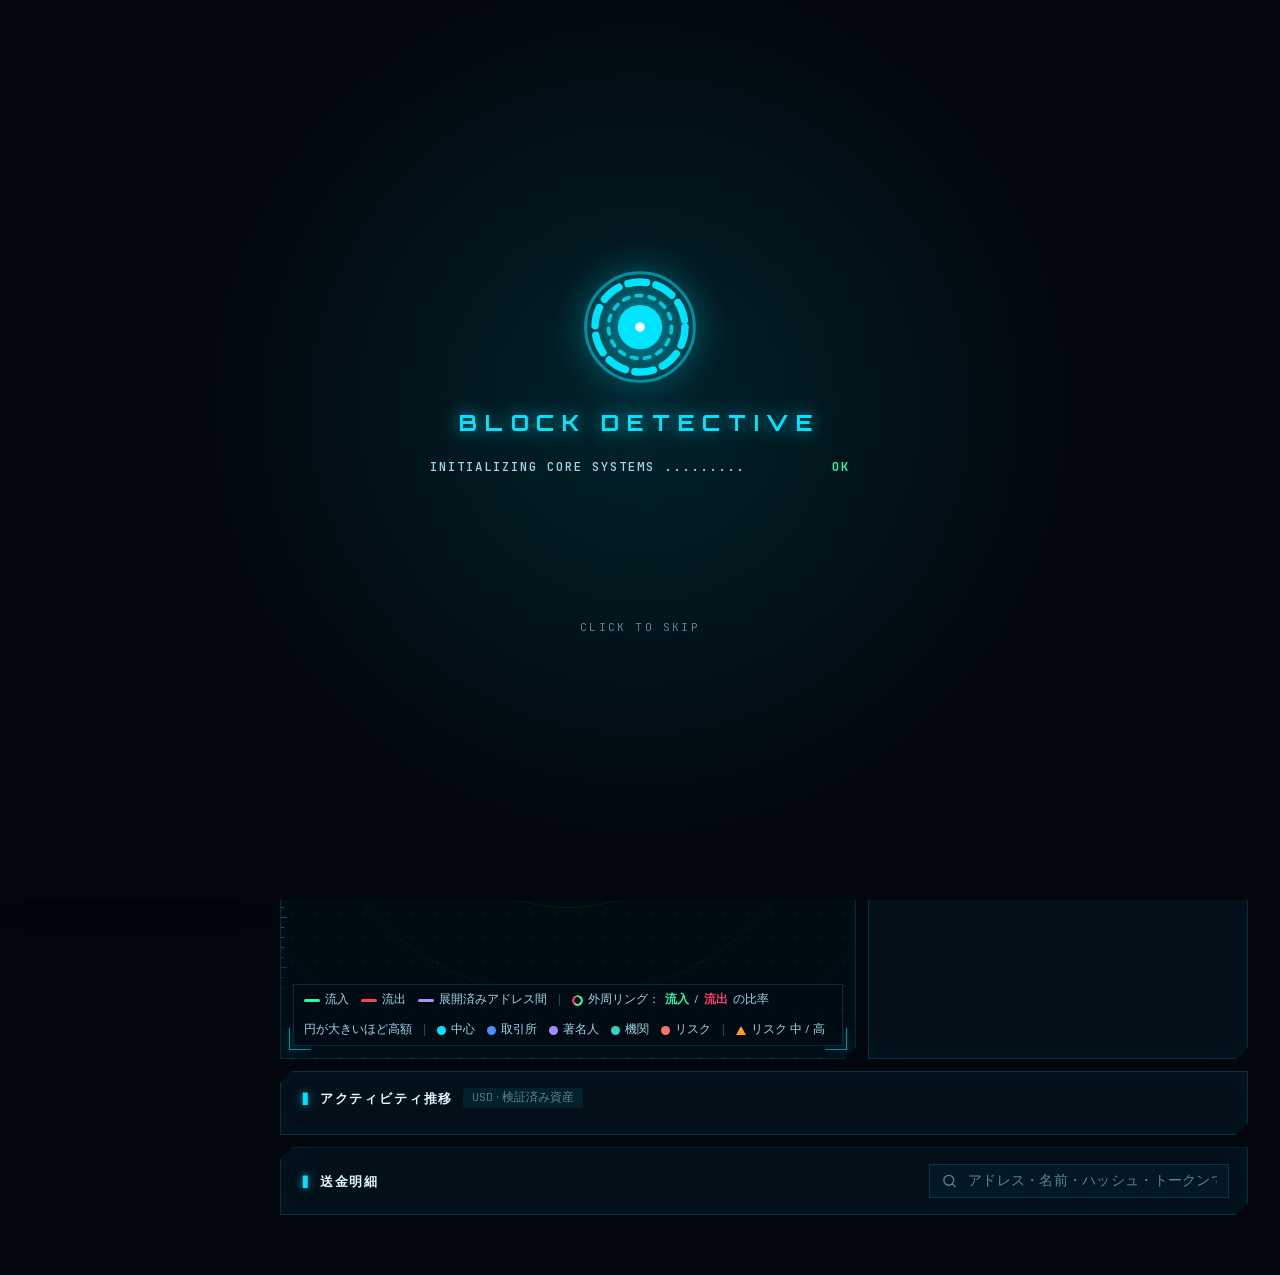
==== static/index.html @ 0f603d53 "v1.5.0: whale net-flow summary on the watch page - /api/watchlist/flow aggregates, for every watched" ====
<!doctype html>
<html lang="zh-CN">
<head>
<meta charset="utf-8">
<meta name="viewport" content="width=device-width, initial-scale=1">
<title>区块侦探</title>
<link rel="stylesheet" href="fonts/fonts.css">
<link rel="preload" href="fonts/Inter-0.woff2" as="font" type="font/woff2" crossorigin>
<link rel="stylesheet" href="style.css?v=13">
<link rel="stylesheet" href="hud.css?v=14">
<link rel="stylesheet" href="nav.css?v=9">
<link rel="stylesheet" href="market.css?v=3">
<link rel="stylesheet" href="smart.css?v=3">
<script src="theme.js?v=1"></script>
<script src="vendor/cytoscape.min.js"></script>
</head>
<body>
<div class="ambient" aria-hidden="true"><i></i><i></i><i></i></div>
<div class="app">
  <!-- ======================= 侧边导航 ======================= -->
  <aside class="nav">
    <div class="nav-edge" aria-hidden="true"></div>
    <div class="brand">
      <svg class="logo reactor" viewBox="0 0 32 32" aria-hidden="true">
        <circle cx="16" cy="16" r="14.5" fill="none" stroke="var(--accent)" stroke-width="1.2" opacity=".5"/>
        <circle class="ring" cx="16" cy="16" r="12" fill="none" stroke="var(--accent)" stroke-width="2.2" stroke-dasharray="5 2.6"/>
        <circle class="ring2" cx="16" cy="16" r="8.4" fill="none" stroke="var(--accent)" stroke-width="1.2" stroke-dasharray="1.5 2" opacity=".8"/>
        <circle class="core" cx="16" cy="16" r="5" fill="var(--accent)"/>
        <circle cx="16" cy="16" r="2.2" fill="#fff" opacity=".9"/>
      </svg>
      <div class="brand-txt">
        <div class="brand-name" data-text="区块侦探">区块侦探</div>
        <div class="brand-sub">BLOCK DETECTIVE <i>v2.0</i></div>
      </div>
      <button id="nav-collapse" class="nav-collapse" type="button" title="收起 / 展开侧栏">
        <svg viewBox="0 0 24 24"><path d="M15 6l-6 6 6 6"/></svg>
      </button>
    </div>

    <div class="nav-section"><span>NAVIGATION</span><i></i></div>
    <nav class="tabs" id="nav">
      <div class="nav-ind" id="nav-ind" aria-hidden="true"><i></i></div>
      <button data-tab="flow" data-name="资金流向" class="active" title="资金流向（快捷键 1）">
        <span class="ni-idx">01</span>
        <span class="ni-ico"><svg viewBox="0 0 24 24"><circle cx="5" cy="12" r="2.5"/><circle cx="19" cy="6" r="2.5"/><circle cx="19" cy="18" r="2.5"/><path d="M7.3 11l9.4-4M7.3 13l9.4 4"/></svg></span>
        <span class="ni-txt"><b>资金流向</b><small>FUND FLOW</small></span>
        <span class="ni-arrow">›</span>
      </button>
      <button data-tab="watch" data-name="巨鲸监控" title="巨鲸监控（快捷键 2）">
        <span class="ni-idx">02</span>
        <span class="ni-ico"><svg viewBox="0 0 24 24"><path d="M2 12s3.5-7 10-7 10 7 10 7-3.5 7-10 7S2 12 2 12z"/><circle cx="12" cy="12" r="3"/></svg></span>
        <span class="ni-txt"><b>巨鲸监控</b><small>WHALE WATCH</small></span>
        <span id="nav-new" class="nav-badge" hidden></span><span class="ni-arrow">›</span>
      </button>
      <button data-tab="market" data-name="市场监控" title="市场监控（快捷键 3）">
        <span class="ni-idx">03</span>
        <span class="ni-ico"><svg viewBox="0 0 24 24"><path d="M3.5 17a8.5 8.5 0 1117 0"/><path d="M12 17l4.2-5.2"/><circle cx="12" cy="17" r="1.4"/><path d="M6.6 11.6l1 .8M12 8.5v1.3M17.4 11.6l-1 .8"/></svg></span>
        <span class="ni-txt"><b>市场监控</b><small>MARKET PULSE</small></span>
        <span class="ni-arrow">›</span>
      </button>
      <button data-tab="smart" data-name="聪明钱" title="聪明钱（快捷键 4）">
        <span class="ni-idx">04</span>
        <span class="ni-ico"><svg viewBox="0 0 24 24"><path d="M3 17l5.5-5.5 4 4L21 7"/><path d="M15 7h6v6"/><path d="M3 21h18"/></svg></span>
        <span class="ni-txt"><b>聪明钱</b><small>SMART MONEY</small></span>
        <span class="ni-arrow">›</span>
      </button>
      <button data-tab="labels" data-name="标签库" title="标签库（快捷键 6）">
        <span class="ni-idx">06</span>
        <span class="ni-ico"><svg viewBox="0 0 24 24"><path d="M20.6 13.4l-7.2 7.2a2 2 0 01-2.8 0L3 13V3h10l7.6 7.6a2 2 0 010 2.8z"/><circle cx="7.5" cy="7.5" r="1.5"/></svg></span>
        <span class="ni-txt"><b>标签库</b><small>ENTITY DB</small></span>
        <span class="ni-arrow">›</span>
      </button>
      <button data-tab="tools" data-name="工具导航" title="工具导航（快捷键 7）">
        <span class="ni-idx">07</span>
        <span class="ni-ico"><svg viewBox="0 0 24 24"><rect x="3" y="3" width="7" height="7" rx="1.5"/><rect x="14" y="3" width="7" height="7" rx="1.5"/><rect x="3" y="14" width="7" height="7" rx="1.5"/><rect x="14" y="14" width="7" height="7" rx="1.5"/></svg></span>
        <span class="ni-txt"><b>工具导航</b><small>EXT INTEL</small></span>
        <span class="ni-arrow">›</span>
      </button>
      <button data-tab="settings" data-name="设置" title="设置（快捷键 8）">
        <span class="ni-idx">08</span>
        <span class="ni-ico"><svg viewBox="0 0 24 24"><circle cx="12" cy="12" r="3"/><path d="M19.4 15a1.7 1.7 0 00.3 1.8l.1.1a2 2 0 11-2.8 2.8l-.1-.1a1.7 1.7 0 00-1.8-.3 1.7 1.7 0 00-1 1.5V21a2 2 0 11-4 0v-.1a1.7 1.7 0 00-1.1-1.5 1.7 1.7 0 00-1.8.3l-.1.1a2 2 0 11-2.8-2.8l.1-.1a1.7 1.7 0 00.3-1.8 1.7 1.7 0 00-1.5-1H3a2 2 0 110-4h.1a1.7 1.7 0 001.5-1.1 1.7 1.7 0 00-.3-1.8l-.1-.1a2 2 0 112.8-2.8l.1.1a1.7 1.7 0 001.8.3H9a1.7 1.7 0 001-1.5V3a2 2 0 114 0v.1a1.7 1.7 0 001 1.5 1.7 1.7 0 001.8-.3l.1-.1a2 2 0 112.8 2.8l-.1.1a1.7 1.7 0 00-.3 1.8V9a1.7 1.7 0 001.5 1H21a2 2 0 110 4h-.1a1.7 1.7 0 00-1.5 1z"/></svg></span>
        <span class="ni-txt"><b>设置</b><small>SYS CONFIG</small></span>
        <span class="ni-arrow">›</span>
      </button>
    </nav>

    <div class="nav-foot">
      <div class="nav-section"><span>SYSTEM STATUS</span><i></i></div>
      <div id="src-status" class="src-status"></div>
      <div class="sys-meta">
        <div><span>API</span><b id="sys-lat">— ms</b></div>
        <div><span>UPTIME</span><b id="sys-up">00:00:00</b></div>
        <svg id="sys-spark" class="spark" viewBox="0 0 100 22" preserveAspectRatio="none" aria-hidden="true"><path class="area"/><path class="line"/><circle r="1.8"/></svg>
      </div>
      <div class="lang-switch" translate="no"><button type="button" data-lang="ja">日本語</button><button type="button" data-lang="zh">中文</button><button type="button" data-lang="en">EN</button></div>
      <div class="accent-switch" title="配色"><button type="button" data-accent="blue" title="蓝色配色"><i></i><span>蓝</span></button><button type="button" data-accent="green" title="绿色配色"><i></i><span>绿</span></button></div>
      <button id="theme-toggle" class="ghost theme-btn" type="button" title="切换浅色/深色">
        <svg viewBox="0 0 24 24"><path d="M21 12.8A9 9 0 1111.2 3a7 7 0 009.8 9.8z"/></svg>
        <span>切换主题</span>
      </button>
    </div>
  </aside>

  <main class="main">
    <div class="hudbar">
      <span class="hb-id">
        <svg class="reactor hb-reactor" viewBox="0 0 32 32" aria-hidden="true">
          <circle class="ring" cx="16" cy="16" r="12" fill="none" stroke="var(--accent)" stroke-width="2.4" stroke-dasharray="5 2.6"/>
          <circle class="core" cx="16" cy="16" r="5.5" fill="var(--accent)"/>
        </svg>
        <span class="sys">SYS://BLOCK-DETECTIVE</span>
      </span>
      <span class="live"><i></i>LINK ONLINE</span>
      <span class="tick" id="ticker"><span>BTC <b>—</b></span><span>ETH <b>—</b></span><span>TRX <b>—</b></span></span>
      <span id="marquee" class="marquee" title="点击查看巨鲸监控"><span id="marquee-track"></span></span>
      <span class="hb-fng" id="hb-fng" title="恐惧与贪婪指数（点击查看市场监控）"><small>F&amp;G</small><b>—</b><i></i></span>
      <span class="hb-gas" id="hb-gas" title="以太坊建议 Gas 价格"><small>ETH GAS</small><b>—</b></span>
      <span id="hud-watch">WATCH 0</span>
      <span class="clock" id="clock">UTC --:--:--</span>
      <i class="hb-beat" id="hb-beat" aria-hidden="true"></i>
    </div>
    <!-- ======================= 资金流向 ======================= -->
    <section id="tab-flow" class="tab active">
      <header class="page-head">
        <div>
          <div class="eyebrow">MODULE 01 // FUND FLOW TRACE</div>
          <h1>资金流向分析</h1>
          <p>输入地址，查看资金从哪里来、流向哪里。双击图中节点可以继续追踪下一层。</p>
        </div>
      </header>

      <form id="query" class="searchbar">
        <select id="q-chain" class="chain-select" aria-label="链"></select>
        <div class="search-input">
          <svg viewBox="0 0 24 24"><circle cx="11" cy="11" r="7"/><path d="M20 20l-3.5-3.5"/></svg>
          <input id="q-addr" list="addr-suggest" placeholder="粘贴地址 · 自动识别 ETH / TRON / BTC，也可从标签库和监控列表选择" autocomplete="off" spellcheck="false">
        </div>
        <datalist id="addr-suggest"></datalist>
        <select id="q-limit" title="每个地址获取的最近转账笔数" aria-label="获取笔数">
          <option value="100">最近 100 笔</option>
          <option value="300" selected>最近 300 笔</option>
          <option value="1000">最近 1000 笔</option>
        </select>
        <button type="submit" class="primary lg">开始分析</button>
      </form>

      <div id="recent" class="recent"></div>

      <div class="filterbar">
        <label class="field"><span>方向</span><select id="f-dir"><option value="">全部</option><option value="in">只看流入</option><option value="out">只看流出</option></select></label>
        <label class="field"><span>代币</span><select id="f-token"><option value="">全部</option></select></label>
        <label class="field"><span>最小金额</span><input id="f-min" type="number" min="0" value="1" class="w-num"><em>USD</em></label>
        <label class="field"><span>起</span><input id="f-from" type="date"></label>
        <label class="field"><span>止</span><input id="f-to" type="date"></label>
        <label class="field"><span>对手方上限</span><input id="f-top" type="number" min="5" max="200" value="30" class="w-sm"></label>
        <label class="switch" title="地址投毒常用假 USDT 等垃圾币，默认隐藏"><input id="f-hide" type="checkbox" checked><i></i>隐藏未验证代币</label>
        <span class="spacer"></span>
        <button id="btn-case-save" type="button" class="ghost" title="把当前调查保存为案件文件">
          <svg viewBox="0 0 24 24"><path d="M5 3h11l3 3v15H5z"/><path d="M8 3v5h7V3M8 21v-7h8v7"/></svg>保存案件</button>
        <label class="btn ghost" title="打开之前保存的案件文件">
          <svg viewBox="0 0 24 24"><path d="M3 7V5h7l2 2h9v12H3z"/></svg>打开案件<input id="case-file" type="file" accept=".json" hidden></label>
        <button id="btn-csv" type="button" class="ghost">
          <svg viewBox="0 0 24 24"><path d="M12 3v12M7 10l5 5 5-5M4 21h16"/></svg>导出 CSV</button>
        <button id="btn-report" type="button" class="ghost" title="导出包含资金图、风险评估和明细的 HTML 调查报告">
          <svg viewBox="0 0 24 24"><path d="M6 2h9l5 5v15H6z"/><path d="M14 2v6h6M9 13h8M9 17h6"/></svg>导出报告</button>
        <button id="btn-reset" type="button" class="ghost">
          <svg viewBox="0 0 24 24"><path d="M3 6h18M8 6V4h8v2M6 6l1 14h10l1-14"/></svg>清空</button>
      </div>

      <div id="flow-msg" class="msg"></div>
      <div id="kpis" class="kpis"></div>

      <div class="flow-layout">
        <div class="graph-wrap">
          <div id="cy"></div>
          <div class="gw-frame" aria-hidden="true">
            <i class="c tl"></i><i class="c tr"></i><i class="c bl"></i><i class="c br"></i>
            <i class="rule top"></i><i class="rule left"></i>
          </div>
          <div id="graph-empty" class="graph-overlay">
            <svg viewBox="0 0 200 200" class="standby" aria-hidden="true">
              <circle class="sb-halo" cx="100" cy="100" r="64"/>
              <circle class="sb-ticks" cx="100" cy="100" r="92"/>
              <circle class="sb-ring" cx="100" cy="100" r="82"/>
              <circle class="sb-arc" cx="100" cy="100" r="72"/>
              <circle class="sb-dash" cx="100" cy="100" r="58"/>
              <path class="sb-cross" d="M100 2v10M100 188v10M2 100h10M188 100h10"/>
              <g class="sb-graph" transform="translate(52 68) scale(.8)">
                <path d="M18 22 L60 40 M18 58 L60 40 M60 40 L102 22 M60 40 L102 40 M60 40 L102 58"/>
                <circle class="in" cx="18" cy="22" r="5"/><circle class="in" cx="18" cy="58" r="5"/>
                <circle class="out" cx="102" cy="22" r="5"/><circle class="out" cx="102" cy="40" r="5"/><circle class="out" cx="102" cy="58" r="5"/>
                <circle class="c" cx="60" cy="40" r="9"/>
              </g>
            </svg>
            <div class="sb-status">STANDBY · AWAITING TARGET</div>
            <h3>从一个地址开始追踪</h3>
            <p>左侧是资金来源 · 右侧是资金去向 · 线越粗金额越大</p>
          </div>
          <div id="graph-loading" class="graph-overlay loading" hidden>
            <svg class="reactor loader-reactor" viewBox="0 0 32 32" aria-hidden="true">
              <circle cx="16" cy="16" r="14.5" fill="none" stroke="var(--accent)" stroke-width=".7" opacity=".5"/>
              <circle class="ring" cx="16" cy="16" r="12" fill="none" stroke="var(--accent)" stroke-width="1.8" stroke-dasharray="5 2.6"/>
              <circle class="ring2" cx="16" cy="16" r="8.4" fill="none" stroke="var(--accent)" stroke-width="1" stroke-dasharray="1.5 2" opacity=".8"/>
              <circle class="core" cx="16" cy="16" r="5" fill="var(--accent)"/><circle cx="16" cy="16" r="2.2" fill="#fff"/>
            </svg>
            <div class="scanbar"><i></i></div>
            <p>SCANNING BLOCKCHAIN · 正在获取链上数据</p>
          </div>
          <div id="reticle" hidden>
            <i class="c tl"></i><i class="c tr"></i><i class="c bl"></i><i class="c br"></i>
            <div class="ring"></div><div class="ring r2"></div>
            <div class="rt-label"></div>
          </div>
          <div id="hud-tip" hidden></div>
          <div id="hud-readout"></div>
          <div class="graph-tools">
            <button type="button" data-zoom="in" title="放大"><svg viewBox="0 0 24 24"><path d="M12 5v14M5 12h14"/></svg></button>
            <button type="button" data-zoom="out" title="缩小"><svg viewBox="0 0 24 24"><path d="M5 12h14"/></svg></button>
            <button type="button" data-zoom="fit" title="适应窗口"><svg viewBox="0 0 24 24"><path d="M4 9V4h5M20 9V4h-5M4 15v5h5M20 15v5h-5"/></svg></button>
            <button id="btn-flow" type="button" title="资金流动动画 开/关"><svg viewBox="0 0 24 24"><path d="M3 8h4M10 8h4M17 8h4M3 16h4M10 16h4M17 16h4"/><path d="M18 5l3 3-3 3"/></svg></button>
            <button id="btn-png" type="button" title="导出资金图为 PNG 图片"><svg viewBox="0 0 24 24"><path d="M4 8h3l2-3h6l2 3h3v11H4z"/><circle cx="12" cy="13" r="3.5"/></svg></button>
            <button id="btn-risk" type="button" title="风险视图：突出中高风险地址"><svg viewBox="0 0 24 24"><path d="M12 2.5l9.5 17H2.5z"/><path d="M12 9.5v4.5M12 16.8v.4"/></svg></button>
            <button id="btn-relayout" type="button" title="力导向重新布局"><svg viewBox="0 0 24 24"><circle cx="6" cy="6" r="2.5"/><circle cx="18" cy="8" r="2.5"/><circle cx="10" cy="18" r="2.5"/><path d="M8.3 7l7.4.6M7 8.3l2.2 7.4M16.6 10l-5 6"/></svg></button>
          </div>
          <div class="legend">
            <span><i class="line" style="background:var(--in)"></i>流入</span>
            <span><i class="line" style="background:var(--out)"></i>流出</span>
            <span><i class="line" style="background:var(--between)"></i>已展开地址之间</span>
            <span class="sep"></span>
            <span><i class="ring-ico"></i>外环：<b class="in">流入</b> / <b class="out">流出</b> 占比</span>
            <span>圈越大资金越多</span>
            <span class="sep"></span>
            <span><i class="dot" style="background:var(--accent)"></i>中心</span>
            <span><i class="dot" style="background:#4f8cff"></i>交易所</span>
            <span><i class="dot" style="background:#a78bfa"></i>名人</span>
            <span><i class="dot" style="background:#2dd4bf"></i>机构</span>
            <span><i class="dot" style="background:#f87171"></i>风险</span>
            <span class="sep"></span>
            <span><i class="warn-ico"></i>风险评分 中 / 高</span>
          </div>
          <div class="graph-hint">单击查看 · 双击展开 · 滚轮缩放 · <kbd>/</kbd> 搜索 · <kbd>F</kbd> 适应窗口 · <kbd>Esc</kbd> 取消选择</div>
        </div>
        <aside id="side" class="inspector">
          <div class="inspector-empty">
            <div class="ie-icon"><svg viewBox="0 0 24 24"><circle cx="11" cy="11" r="7"/><path d="M20 20l-3.5-3.5"/></svg></div>
            <h4>地址详情</h4>
            <p>分析后，在这里查看地址档案、余额、首次活跃时间、最初资金来源和主要对手方。</p>
          </div>
        </aside>
      </div>

      <div class="card">
        <div class="card-head">
          <h3>活动时间线</h3>
          <span class="chip">美元 · 已验证资产</span>
          <span class="spacer"></span>
          <span id="tl-info" class="muted"></span>
        </div>
        <div id="timeline"></div>
      </div>

      <div class="card">
        <div class="card-head"><h3>转账明细</h3><span id="tx-info" class="muted"></span><span class="spacer"></span>
          <div class="search-input sm">
            <svg viewBox="0 0 24 24"><circle cx="11" cy="11" r="7"/><path d="M20 20l-3.5-3.5"/></svg>
            <input id="tx-search" placeholder="筛选地址、名称、哈希、代币…">
          </div>
        </div>
        <div class="table-wrap"><table id="tx-table"></table></div>
      </div>
    </section>

    <!-- ======================= 巨鲸监控 ======================= -->
    <section id="tab-watch" class="tab">
      <header class="page-head">
        <div>
          <div class="eyebrow">MODULE 02 // WHALE SURVEILLANCE</div>
          <h1>巨鲸监控</h1>
          <p>跟踪重点地址的最新资金动向。超过阈值的转账会高亮显示，开启后还会弹出桌面通知。</p>
        </div>
        <div class="head-actions">
          <label class="field"><span>自动刷新</span><select id="w-auto"><option value="0">关闭</option><option value="300">每 5 分钟</option><option value="900">每 15 分钟</option></select></label>
          <button id="w-notify" type="button" class="ghost">
            <svg viewBox="0 0 24 24"><path d="M18 8a6 6 0 10-12 0c0 7-3 9-3 9h18s-3-2-3-9M13.7 21a2 2 0 01-3.4 0"/></svg>桌面通知</button>
          <button id="w-refresh" type="button" class="primary">立即刷新</button>
        </div>
      </header>

      <div class="card alert-card" id="alert-card">
        <div class="card-head"><h3>后台大额提醒</h3><span id="al-state" class="badge">—</span>
          <span class="spacer"></span><span id="al-info" class="muted"></span></div>
        <p class="muted al-desc">由本地服务在后台定时检查监控列表，发现超过阈值的新转账就推送 macOS 系统通知。网页不用开着，只要区块侦探服务在运行即可。</p>
        <div class="form-row">
          <label class="switch"><input id="al-on" type="checkbox"><i></i>开启后台提醒</label>
          <label class="field"><span>检查间隔</span><select id="al-int"><option value="5">每 5 分钟</option><option value="15">每 15 分钟</option><option value="30">每 30 分钟</option><option value="60">每 60 分钟</option></select></label>
          <label class="switch"><input id="al-sound" type="checkbox" checked><i></i>提示音</label>
          <span class="spacer"></span>
          <button id="al-test" type="button" class="ghost small">发送测试通知</button>
          <button id="al-run" type="button" class="ghost small">立即检查一次</button>
        </div>
        <div class="form-row al-smart">
          <label class="switch"><input id="al-smart" type="checkbox" checked><i></i>聪明钱买入提醒</label>
          <label class="field"><span>最低金额</span><input id="al-smart-min" type="number" min="0" step="100" value="1000" class="w-md"><em>USD</em></label>
          <label class="switch"><input id="al-smart-first" type="checkbox"><i></i>只提醒首次买入的代币</label>
          <span id="al-smart-info" class="muted"></span>
        </div>
        <div id="al-hist" class="al-hist"></div>
      </div>

      <form id="watch-form" class="card form-card">
        <div class="form-title">添加监控地址</div>
        <div class="form-row">
          <select id="w-chain"></select>
          <input id="w-addr" placeholder="地址" spellcheck="false" class="mono-input grow-2">
          <input id="w-label" placeholder="名称，如：某巨鲸 / 某交易所" class="grow">
          <label class="field"><span>大额阈值</span><input id="w-th" type="number" min="0" value="1000000" class="w-md"><em>USD</em></label>
          <select id="w-dir" title="只对哪个方向的转账提醒"><option value="all">流入 + 流出</option><option value="in">只看流入</option><option value="out">只看流出</option></select>
          <input id="w-tokens" placeholder="只看这些代币，如 USDT, ETH（可选）" class="grow">
          <input id="w-note" placeholder="备注（可选）" class="grow">
          <button class="primary">加入监控</button>
        </div>
      </form>

      <div class="card">
        <div class="card-head"><h3>巨鲸净流向</h3><span id="fl-info" class="muted"></span><span class="spacer"></span><button id="fl-refresh" type="button" class="small ghost">刷新</button></div>
        <p class="muted">监控列表里所有地址最近 24 小时 / 7 天的美元流入减流出（只算已验证、能定价的转账；按当前价格）。巨鲸持续净流出交易所地址、或大量流入冷钱包，往往比单笔大额更说明问题。</p>
        <div id="fl-kpis" class="kpis"></div>
        <div class="table-wrap"><table id="fl-table"></table></div>
      </div>

      <div class="card">
        <div class="card-head"><h3>监控列表</h3><span id="watch-count" class="chip"></span>
          <span class="spacer"></span><span id="w-progress-text" class="muted"></span></div>
        <div id="w-progress" class="progress" hidden><i></i></div>
        <div class="table-wrap"><table id="watch-table"></table></div>
      </div>

      <div class="card">
        <div class="card-head"><h3>最新动态</h3><span id="feed-info" class="muted"></span>
          <span class="spacer"></span>
          <label class="field"><span>链</span><select id="feed-chain"><option value="">全部</option></select></label>
          <label class="switch"><input id="feed-big" type="checkbox"><i></i>只看大额</label>
        </div>
        <div class="table-wrap tall"><table id="feed-table"></table></div>
      </div>
    </section>

    <!-- ======================= 市场监控 ======================= -->
    <section id="tab-market" class="tab">
      <header class="page-head">
        <div>
          <div class="eyebrow">MODULE 03 // MARKET PULSE</div>
          <h1>市场监控</h1>
          <p>恐惧与贪婪指数、全市场资金、合约情绪和稳定币流动性，一页看清市场温度。数据约每 5 分钟更新。</p>
        </div>
        <div class="head-actions">
          <span id="mk-upd" class="muted"></span>
          <button id="mk-refresh" type="button" class="primary">刷新</button>
        </div>
      </header>
      <div id="mk-msg" class="msg"></div>

      <div class="mk-top">
        <div class="card mk-fng">
          <div class="card-head"><h3>恐惧与贪婪指数</h3><span class="spacer"></span><span class="muted">alternative.me</span></div>
          <div id="mk-gauge" class="mk-gauge"></div>
          <div id="mk-cmp" class="mk-cmp"></div>
        </div>
        <div class="card mk-read">
          <div class="card-head"><h3>市场解读</h3><span class="spacer"></span><span class="muted">自动生成</span></div>
          <ul id="mk-read" class="mk-list"></ul>
          <p class="muted mk-disc">根据公开数据自动生成的客观描述，仅供参考，不构成投资建议。</p>
        </div>
      </div>

      <div id="mk-kpis" class="kpis mk-kpis"></div>

      <div class="mk-mid">
        <div class="card">
          <div class="card-head"><h3>情绪走势</h3><span class="spacer"></span>
            <div class="seg" id="mk-range"><button type="button" data-d="30" class="on">30 天</button><button type="button" data-d="90">90 天</button></div></div>
          <div id="mk-chart" class="mk-chart"></div>
        </div>
        <div class="card">
          <div class="card-head"><h3>合约情绪</h3><span class="spacer"></span><span class="muted">Binance USDT 永续合约</span></div>
          <div id="mk-deriv" class="mk-deriv"></div>
        </div>
      </div>

      <div class="card">
        <div class="card-head"><h3>主流币行情</h3><span class="spacer"></span><span class="muted">CoinGecko · 市值前 15</span></div>
        <div class="table-wrap"><table id="mk-coins" class="mk-coins"></table></div>
      </div>
    </section>

    <!-- ======================= 聪明钱 ======================= -->
    <section id="tab-smart" class="tab">
      <header class="page-head">
        <div>
          <div class="eyebrow">MODULE 04 // SMART MONEY</div>
          <h1>聪明钱分析</h1>
          <p>分析一个钱包在链上 DEX 买过什么、赚了多少、胜率多高，找出真正会赚钱的地址，并打上“聪明钱”标签持续跟踪。</p>
        </div>
      </header>
      <form id="sm-form" class="searchbar">
        <select id="sm-chain" class="chain-select" aria-label="链"></select>
        <div class="search-input">
          <svg viewBox="0 0 24 24"><path d="M3 17l5.5-5.5 4 4L21 7"/><path d="M15 7h6v6"/></svg>
          <input id="sm-addr" list="addr-suggest" placeholder="粘贴钱包地址（EVM 链）" autocomplete="off" spellcheck="false">
        </div>
        <button type="submit" class="primary lg">分析交易表现</button>
      </form>
      <div id="sm-msg" class="msg"></div>
      <div id="sm-result"></div>
      <div class="card sm-import">
        <div class="card-head"><h3>批量导入钱包</h3><span class="spacer"></span><span class="muted">从排行榜复制一整段内容粘贴进来，自动提取地址批量评分</span></div>
        <p class="muted im-tip">可以直接粘贴 DexScreener「Top Traders」、GMGN、Nansen、Arkham、Dune 等页面或表格里复制的内容，文字、链接混在一起也没关系；会自动提取所有 0x 地址（一次最多 60 个，已标记的交易所 / 合约会跳过），按上方选择的链分析。B 级以上、非机器人的钱包自动进入排行榜，机器人会跟踪记录它们的研究数据。</p>
        <textarea id="im-text" rows="4" spellcheck="false" placeholder="粘贴包含钱包地址的内容…"></textarea>
        <div class="actions"><span id="im-count" class="muted"></span><span class="spacer"></span><button id="im-run" type="button" class="primary">批量评分</button></div>
        <div id="im-status"></div>
        <div class="table-wrap"><table id="im-table"></table></div>
      </div>
      <div class="card sm-disc">
        <div class="card-head"><h3>从代币发现聪明钱</h3><span class="spacer"></span><span class="muted">输入代币合约，自动找出它的买家并批量评分</span></div>
        <form id="sd-form" class="form-row">
          <input id="sd-token" class="mono-input grow-2" placeholder="代币合约地址（0x…，链与上方选择的一致）" spellcheck="false" autocomplete="off">
          <label class="field"><span>找谁</span><select id="sd-mode"><option value="early">最早的买家</option><option value="recent">最近活跃的买家</option></select></label>
          <label class="field"><span>数量</span><select id="sd-n"><option value="10">10 个</option><option value="20" selected>20 个</option><option value="30">30 个</option></select></label>
          <label class="switch"><input id="sd-nobot" type="checkbox" checked><i></i>隐藏疑似机器人</label>
          <button class="primary">开始发现</button>
        </form>
        <div id="sd-status"></div>
        <div class="table-wrap"><table id="sd-table"></table></div>
      </div>
      <div class="card">
        <div class="card-head"><h3>聪明钱排行榜</h3><span id="sm-count" class="chip"></span><span class="spacer"></span><span class="muted">分析过的钱包按综合评分排序</span></div>
        <div class="table-wrap"><table id="sm-board"></table></div>
      </div>
    </section>


    <!-- ======================= 标签库 ======================= -->
    <section id="tab-labels" class="tab">
      <header class="page-head">
        <div>
          <div class="eyebrow">MODULE 03 // ENTITY DATABASE</div>
          <h1>标签库</h1>
          <p>给地址起名字并分类，资金图和明细表中会直接显示名称。EVM 各链共用一套标签，因为同一私钥在各 EVM 链上的地址相同。</p>
        </div>
        <div class="head-actions">
          <button id="l-export" type="button" class="ghost">
            <svg viewBox="0 0 24 24"><path d="M12 3v12M7 10l5 5 5-5M4 21h16"/></svg>导出 JSON</button>
          <label class="btn ghost">
            <svg viewBox="0 0 24 24"><path d="M12 21V9M7 14l5-5 5 5M4 3h16"/></svg>导入 JSON<input id="l-import" type="file" accept=".json" hidden></label>
        </div>
      </header>

      <form id="label-form" class="card form-card">
        <div class="form-title">新增 / 修改标签</div>
        <div class="form-row">
          <select id="l-chain"></select>
          <input id="l-addr" placeholder="地址" spellcheck="false" class="mono-input grow-2">
          <input id="l-label" placeholder="名称" class="grow">
          <select id="l-cat">
            <option value="交易所">交易所</option><option value="巨鲸">巨鲸</option><option value="名人">名人</option><option value="机构">机构</option><option value="做市商">做市商</option><option value="黑客">黑客</option><option value="合约">合约</option><option value="混币器">混币器</option><option value="风险">风险</option><option value="嫌疑人">嫌疑人</option><option value="聪明钱">聪明钱</option><option value="其他">其他</option>
          </select>
          <input id="l-note" placeholder="备注 / 来源" class="grow">
          <button class="primary">保存标签</button>
        </div>
      </form>

      <div class="card">
        <div class="card-head">
          <h3>全部标签</h3><span id="label-count" class="chip"></span>
          <span class="spacer"></span>
          <div class="search-input sm">
            <svg viewBox="0 0 24 24"><circle cx="11" cy="11" r="7"/><path d="M20 20l-3.5-3.5"/></svg>
            <input id="l-search" placeholder="搜索名称、地址、分类…">
          </div>
        </div>
        <p class="muted note">预置标签来自公开资料，标“待核实”的请在 Etherscan 或 Arkham 上自行确认。</p>
        <div class="table-wrap tall"><table id="label-table"></table></div>
      </div>
    </section>

    <!-- ======================= 工具导航 ======================= -->
    <section id="tab-tools" class="tab">
      <header class="page-head">
        <div>
          <div class="eyebrow">MODULE 04 // EXTERNAL INTEL</div>
          <h1>工具导航</h1>
          <p>免费在线工具（闭源）。把地址粘贴到第三方网站，等于让该平台知道你在查谁，敏感调查请优先用本地工具。</p>
        </div>
      </header>
      <div id="tools-grid" class="tools-grid"></div>
    </section>

    <!-- ======================= 设置 ======================= -->
    <section id="tab-settings" class="tab">
      <header class="page-head">
        <div>
          <div class="eyebrow">MODULE 05 // SYSTEM CONFIG</div>
          <h1>设置</h1>
          <p>API Key 只保存在本机的 data/config.json 里。</p>
        </div>
      </header>
      <div class="settings-grid">
        <form id="cfg-form" class="card stack">
          <label class="setting">
            <div class="setting-head"><b>Etherscan API Key</b><span id="cfg-eth" class="badge"></span></div>
            <input id="cfg-eth-key" type="password" placeholder="留空则不修改" autocomplete="off">
            <small class="muted">用于 EVM 链。免费 Key 可查 Ethereum、Polygon、Arbitrum；BSC、Base 需要付费套餐（Optimism 改用下面的 Blockscout）。注册地址：<a href="https://etherscan.io/apis" target="_blank" rel="noopener">etherscan.io/apis</a></small>
          </label>
          <label class="setting">
            <div class="setting-head"><b>TronGrid API Key</b><span class="chip">可选</span><span id="cfg-tron" class="badge"></span></div>
            <input id="cfg-tron-key" type="password" placeholder="留空则不修改" autocomplete="off">
            <small class="muted">不填也能用，但每秒只能请求 1 次，查询较慢。注册地址：<a href="https://www.trongrid.io" target="_blank" rel="noopener">trongrid.io</a></small>
          </label>
          <label class="setting">
            <div class="setting-head"><b>Blockscout API Key</b><span class="chip">可选</span><span id="cfg-bs" class="badge"></span></div>
            <input id="cfg-bs-key" type="password" placeholder="留空则不修改" autocomplete="off">
            <small class="muted">用于 Optimism（免费 Etherscan Key 不支持这条链）。不填每小时只能查约 10 次，基本不够用。免费注册：<a href="https://dev.blockscout.com" target="_blank" rel="noopener">dev.blockscout.com</a></small>
          </label>
          <label class="setting">
            <div class="setting-head"><b>通知 Webhook</b><span class="chip">可选</span><span id="cfg-wh" class="badge"></span></div>
            <input id="cfg-wh-url" type="password" placeholder="留空则不修改" autocomplete="off">
            <small class="muted">巨鲸大额、聪明钱买入等提醒除了 macOS 通知，也会推送到这个地址（Windows / Linux 上就靠它）。支持 Telegram（<code translate="no">https://api.telegram.org/bot&lt;token&gt;/sendMessage?chat_id=&lt;id&gt;</code>）、Discord 和 Slack 的 Webhook 地址，其他地址收到 JSON <code translate="no">{title, text}</code>。地址里含密钥，和 API Key 一样保存。</small>
            <div class="actions"><button type="button" class="small" id="wh-test">发送测试通知</button><button type="button" class="small ghost" id="wh-clear">清除 Webhook</button><span id="wh-state" class="muted"></span></div>
          </label>
          <div><button class="primary">保存设置</button></div>
          <div class="secret-store" id="secret-store"></div>
        </form>
        <div class="card">
          <h3>语言</h3>
          <p class="muted" translate="no">Language · 言語</p>
          <div class="lang-switch lg" translate="no"><button type="button" data-lang="ja">日本語</button><button type="button" data-lang="zh">中文</button><button type="button" data-lang="en">EN</button></div>
        </div>
        <div class="card">
          <h3>配色</h3>
          <p class="muted">HUD 主色。绿色配色下“流入”改用青绿色，避免和主色混淆。</p>
          <div class="accent-switch lg"><button type="button" data-accent="blue"><i></i><span>蓝色 · 冰蓝全息</span></button><button type="button" data-accent="green"><i></i><span>绿色 · 荧光矩阵</span></button></div>
        </div>
        <div class="card">
          <h3>服务</h3>
          <p class="muted">改了代码之后点一下，服务会重新启动并加载最新代码，页面自动刷新。打开界面：Mac 双击 <code translate="no">启动区块侦探.command</code>，Windows 双击 <code translate="no">启动区块侦探.bat</code>。</p>
          <dl class="kv" id="svc-info"></dl>
          <div id="svc-ext" class="muted"></div>
          <div class="actions"><button id="svc-restart" type="button" class="small primary">重启服务（加载最新代码）</button></div>
        </div>
        <div class="card">
          <h3>数据备份</h3>
          <p class="muted">每天自动把标签库、监控列表、设置、排行榜、模拟账本和研究数据库备份到 Mac 内置硬盘，保留最近 14 天。外接硬盘出问题时可以从这里找回。</p>
          <dl class="kv" id="bk-info"></dl>
          <div class="actions"><button id="bk-run" type="button" class="small">立即备份</button><a class="btn small ghost" href="/api/backup/export.zip" download>下载备份 zip</a><label class="btn small ghost">从 zip 恢复<input id="bk-import" type="file" accept=".zip,application/zip" hidden></label></div>
          <small class="muted">zip 里是 data/ 的全部数据（不含缓存和 API Key）。换电脑时在新机器上点"从 zip 恢复"导入：会先自动备份当前数据，恢复后服务自动重启。</small>
        </div>
        <div class="card">
          <h3>数据源说明</h3>
          <table class="plain">
            <tr><td>EVM 链</td><td>Etherscan V2</td></tr>
            <tr><td>TRON</td><td>TronGrid</td></tr>
            <tr><td>Bitcoin</td><td>mempool.space（无需 Key）</td></tr>
            <tr><td>价格</td><td>CoinGecko 当前价格（无需 Key）</td></tr>
          </table>
          <p class="muted">美元金额按当前价格计算，不是交易当时的价格。只有原生币和可信代币名单里的代币才计算美元价值。</p>
        </div>
      </div>
    </section>
  </main>
</div>

<div id="toast" class="toast"></div>
<div id="boot" hidden>
  <svg class="reactor reactor-big" viewBox="0 0 32 32" aria-hidden="true">
    <circle cx="16" cy="16" r="14.5" fill="none" stroke="currentColor" stroke-width=".8" opacity=".5"/>
    <circle class="ring" cx="16" cy="16" r="12" fill="none" stroke="currentColor" stroke-width="2" stroke-dasharray="5 2.6"/>
    <circle class="ring2" cx="16" cy="16" r="8.4" fill="none" stroke="currentColor" stroke-width="1" stroke-dasharray="1.5 2" opacity=".8"/>
    <circle class="core" cx="16" cy="16" r="5" fill="currentColor"/>
    <circle cx="16" cy="16" r="2.2" fill="#fff"/>
  </svg>
  <div class="title">BLOCK DETECTIVE</div>
  <div class="lines" id="boot-lines"></div>
  <div class="skip">CLICK TO SKIP</div>
</div>
<script src="i18n.js?v=32"></script>
<script src="risk.js?v=3"></script>
<script src="app.js?v=53"></script>
<script src="path.js?v=3"></script>
<script src="market.js?v=5"></script>
<script src="smart.js?v=7"></script>
<script src="report.js?v=3"></script>
</body>
</html>
---- static/fonts/fonts.css ----
/* 本地字体（拉丁子集，OFL 开源许可），不依赖 Google，断网或国内网络也能秒开 */
@font-face {
  font-family: 'Inter';
  font-style: normal;
  font-weight: 400;
  font-display: swap;
  src: url(Inter-0.woff2) format('woff2');
  unicode-range: U+0000-00FF, U+0131, U+0152-0153, U+02BB-02BC, U+02C6, U+02DA, U+02DC, U+0304, U+0308, U+0329, U+2000-206F, U+20AC, U+2122, U+2191, U+2193, U+2212, U+2215, U+FEFF, U+FFFD;
}
@font-face {
  font-family: 'Inter';
  font-style: normal;
  font-weight: 500;
  font-display: swap;
  src: url(Inter-0.woff2) format('woff2');
  unicode-range: U+0000-00FF, U+0131, U+0152-0153, U+02BB-02BC, U+02C6, U+02DA, U+02DC, U+0304, U+0308, U+0329, U+2000-206F, U+20AC, U+2122, U+2191, U+2193, U+2212, U+2215, U+FEFF, U+FFFD;
}
@font-face {
  font-family: 'Inter';
  font-style: normal;
  font-weight: 600;
  font-display: swap;
  src: url(Inter-0.woff2) format('woff2');
  unicode-range: U+0000-00FF, U+0131, U+0152-0153, U+02BB-02BC, U+02C6, U+02DA, U+02DC, U+0304, U+0308, U+0329, U+2000-206F, U+20AC, U+2122, U+2191, U+2193, U+2212, U+2215, U+FEFF, U+FFFD;
}
@font-face {
  font-family: 'Inter';
  font-style: normal;
  font-weight: 700;
  font-display: swap;
  src: url(Inter-0.woff2) format('woff2');
  unicode-range: U+0000-00FF, U+0131, U+0152-0153, U+02BB-02BC, U+02C6, U+02DA, U+02DC, U+0304, U+0308, U+0329, U+2000-206F, U+20AC, U+2122, U+2191, U+2193, U+2212, U+2215, U+FEFF, U+FFFD;
}
@font-face {
  font-family: 'JetBrains Mono';
  font-style: normal;
  font-weight: 400;
  font-display: swap;
  src: url(JetBrainsMono-1.woff2) format('woff2');
  unicode-range: U+0000-00FF, U+0131, U+0152-0153, U+02BB-02BC, U+02C6, U+02DA, U+02DC, U+0304, U+0308, U+0329, U+2000-206F, U+20AC, U+2122, U+2191, U+2193, U+2212, U+2215, U+FEFF, U+FFFD;
}
@font-face {
  font-family: 'JetBrains Mono';
  font-style: normal;
  font-weight: 500;
  font-display: swap;
  src: url(JetBrainsMono-1.woff2) format('woff2');
  unicode-range: U+0000-00FF, U+0131, U+0152-0153, U+02BB-02BC, U+02C6, U+02DA, U+02DC, U+0304, U+0308, U+0329, U+2000-206F, U+20AC, U+2122, U+2191, U+2193, U+2212, U+2215, U+FEFF, U+FFFD;
}
@font-face {
  font-family: 'JetBrains Mono';
  font-style: normal;
  font-weight: 600;
  font-display: swap;
  src: url(JetBrainsMono-1.woff2) format('woff2');
  unicode-range: U+0000-00FF, U+0131, U+0152-0153, U+02BB-02BC, U+02C6, U+02DA, U+02DC, U+0304, U+0308, U+0329, U+2000-206F, U+20AC, U+2122, U+2191, U+2193, U+2212, U+2215, U+FEFF, U+FFFD;
}
@font-face {
  font-family: 'Orbitron';
  font-style: normal;
  font-weight: 500;
  font-display: swap;
  src: url(Orbitron-2.woff2) format('woff2');
  unicode-range: U+0000-00FF, U+0131, U+0152-0153, U+02BB-02BC, U+02C6, U+02DA, U+02DC, U+0304, U+0308, U+0329, U+2000-206F, U+20AC, U+2122, U+2191, U+2193, U+2212, U+2215, U+FEFF, U+FFFD;
}
@font-face {
  font-family: 'Orbitron';
  font-style: normal;
  font-weight: 600;
  font-display: swap;
  src: url(Orbitron-2.woff2) format('woff2');
  unicode-range: U+0000-00FF, U+0131, U+0152-0153, U+02BB-02BC, U+02C6, U+02DA, U+02DC, U+0304, U+0308, U+0329, U+2000-206F, U+20AC, U+2122, U+2191, U+2193, U+2212, U+2215, U+FEFF, U+FFFD;
}
@font-face {
  font-family: 'Orbitron';
  font-style: normal;
  font-weight: 700;
  font-display: swap;
  src: url(Orbitron-2.woff2) format('woff2');
  unicode-range: U+0000-00FF, U+0131, U+0152-0153, U+02BB-02BC, U+02C6, U+02DA, U+02DC, U+0304, U+0308, U+0329, U+2000-206F, U+20AC, U+2122, U+2191, U+2193, U+2212, U+2215, U+FEFF, U+FFFD;
}
@font-face {
  font-family: 'Rajdhani';
  font-style: normal;
  font-weight: 500;
  font-display: swap;
  src: url(Rajdhani-3.woff2) format('woff2');
  unicode-range: U+0000-00FF, U+0131, U+0152-0153, U+02BB-02BC, U+02C6, U+02DA, U+02DC, U+0304, U+0308, U+0329, U+2000-206F, U+20AC, U+2122, U+2191, U+2193, U+2212, U+2215, U+FEFF, U+FFFD;
}
@font-face {
  font-family: 'Rajdhani';
  font-style: normal;
  font-weight: 600;
  font-display: swap;
  src: url(Rajdhani-4.woff2) format('woff2');
  unicode-range: U+0000-00FF, U+0131, U+0152-0153, U+02BB-02BC, U+02C6, U+02DA, U+02DC, U+0304, U+0308, U+0329, U+2000-206F, U+20AC, U+2122, U+2191, U+2193, U+2212, U+2215, U+FEFF, U+FFFD;
}
@font-face {
  font-family: 'Rajdhani';
  font-style: normal;
  font-weight: 700;
  font-display: swap;
  src: url(Rajdhani-5.woff2) format('woff2');
  unicode-range: U+0000-00FF, U+0131, U+0152-0153, U+02BB-02BC, U+02C6, U+02DA, U+02DC, U+0304, U+0308, U+0329, U+2000-206F, U+20AC, U+2122, U+2191, U+2193, U+2212, U+2215, U+FEFF, U+FFFD;
}
---- static/style.css ----
/* 区块侦探 — 界面样式 */
:root {
  --bg: #f3f5f9;
  --surface: #ffffff;
  --surface-2: #f7f8fb;
  --surface-3: #eef1f6;
  --border: #e3e7ee;
  --border-strong: #d3d9e3;
  --text: #111827;
  --text-2: #374151;
  --muted: #6b7484;
  --accent: #d99a1e;
  --accent-ink: #1a1405;
  --accent-soft: rgba(217, 154, 30, .12);
  --in: #12a150;
  --out: #e0424f;
  --between: #7c6cf0;
  --node: #8b95a7;
  --big: rgba(217, 154, 30, .10);
  --new: #0ea5e9;
  --grid-dot: rgba(17, 24, 39, .07);
  --shadow: 0 1px 2px rgba(16, 24, 40, .04), 0 4px 16px rgba(16, 24, 40, .05);
  --radius: 12px;
  --font: "Inter", -apple-system, "PingFang SC", "Hiragino Sans GB", "Microsoft YaHei", sans-serif;
  --mono: "JetBrains Mono", ui-monospace, "SF Mono", Menlo, monospace;
  color-scheme: light;
}
@media (prefers-color-scheme: dark) {
  :root:not([data-theme="light"]) {
    --bg: #0a0d13; --surface: #11151e; --surface-2: #151a25; --surface-3: #1b2130;
    --border: #212838; --border-strong: #2c3447; --text: #e7eaf0; --text-2: #c3c9d4; --muted: #7f8899;
    --accent: #f0b429; --accent-ink: #1a1405; --accent-soft: rgba(240, 180, 41, .12);
    --in: #2fcf7c; --out: #f2566a; --between: #9b8cff; --node: #6b7589;
    --big: rgba(240, 180, 41, .08); --grid-dot: rgba(255, 255, 255, .055);
    --shadow: 0 1px 2px rgba(0, 0, 0, .3), 0 8px 24px rgba(0, 0, 0, .25);
    color-scheme: dark;
  }
}
:root[data-theme="dark"] {
  --bg: #0a0d13; --surface: #11151e; --surface-2: #151a25; --surface-3: #1b2130;
  --border: #212838; --border-strong: #2c3447; --text: #e7eaf0; --text-2: #c3c9d4; --muted: #7f8899;
  --accent: #f0b429; --accent-ink: #1a1405; --accent-soft: rgba(240, 180, 41, .12);
  --in: #2fcf7c; --out: #f2566a; --between: #9b8cff; --node: #6b7589;
  --big: rgba(240, 180, 41, .08); --grid-dot: rgba(255, 255, 255, .055);
  --shadow: 0 1px 2px rgba(0, 0, 0, .3), 0 8px 24px rgba(0, 0, 0, .25);
  color-scheme: dark;
}

* { box-sizing: border-box; }
html, body { margin: 0; background: var(--bg); color: var(--text); }
body { font: 14px/1.55 var(--font); -webkit-font-smoothing: antialiased; }
a { color: var(--accent); text-decoration: none; }
a:hover { text-decoration: underline; }
svg { stroke: currentColor; fill: none; stroke-width: 1.8; stroke-linecap: round; stroke-linejoin: round; }
[hidden] { display: none !important; }

/* ---------------- 框架 ---------------- */
.app { display: grid; grid-template-columns: 228px minmax(0, 1fr); min-height: 100vh; }
.nav {
  position: sticky; top: 0; height: 100vh; display: flex; flex-direction: column; gap: 18px;
  padding: 18px 14px; background: var(--surface); border-right: 1px solid var(--border);
}
.brand { display: flex; align-items: center; gap: 10px; padding: 2px 6px 10px; }
.logo { width: 34px; height: 34px; flex: none; }
.logo * { stroke-linecap: round; }
.brand-name { font-weight: 700; font-size: 16px; letter-spacing: .02em; }
.brand-sub { font-size: 10px; letter-spacing: .18em; color: var(--muted); font-weight: 600; }
.tabs { display: flex; flex-direction: column; gap: 2px; }
.tabs button {
  display: flex; align-items: center; gap: 10px; width: 100%; padding: 9px 12px; border: 0; border-radius: 8px;
  background: none; color: var(--muted); font: 500 14px var(--font); cursor: pointer; text-align: left;
}
.tabs button svg { width: 18px; height: 18px; flex: none; }
.tabs button:hover { background: var(--surface-3); color: var(--text); }
.tabs button.active { background: var(--accent-soft); color: var(--text); font-weight: 600; }
.tabs button.active svg { color: var(--accent); }
.nav-badge { margin-left: auto; background: var(--new); color: #fff; font-size: 11px; font-weight: 600; padding: 0 7px; border-radius: 10px; line-height: 18px; }
.nav-foot { margin-top: auto; display: flex; flex-direction: column; gap: 8px; }
.nav-section { font-size: 11px; font-weight: 600; letter-spacing: .08em; color: var(--muted); padding: 0 6px; text-transform: uppercase; }
.src-status { display: flex; flex-direction: column; gap: 4px; padding: 0 6px 8px; border-bottom: 1px solid var(--border); }
.src-status div { display: flex; align-items: center; gap: 8px; font-size: 12px; color: var(--text-2); }
.src-status i { width: 7px; height: 7px; border-radius: 50%; background: var(--in); box-shadow: 0 0 0 3px color-mix(in srgb, var(--in) 18%, transparent); }
.src-status i.off { background: var(--muted); box-shadow: none; }
.src-status small { margin-left: auto; color: var(--muted); }

.main { padding: 26px 32px 60px; max-width: 1680px; width: 100%; }
.tab { display: none; }
.tab.active { display: block; animation: fade .18s ease; }
@keyframes fade { from { opacity: 0; } to { opacity: 1; } }

.page-head { display: flex; align-items: flex-end; justify-content: space-between; gap: 16px; margin-bottom: 18px; flex-wrap: wrap; }
.page-head h1 { margin: 0 0 4px; font-size: 22px; font-weight: 700; letter-spacing: -.01em; }
.page-head p { margin: 0; color: var(--muted); max-width: 760px; }
.head-actions { display: flex; gap: 8px; align-items: center; flex-wrap: wrap; }

/* ---------------- 表单控件 ---------------- */
input, select, button, .btn {
  font: 14px var(--font); color: var(--text); background: var(--surface); border: 1px solid var(--border-strong);
  border-radius: 8px; padding: 7px 11px; outline: none; transition: border-color .12s, box-shadow .12s, background .12s;
}
input:focus, select:focus { border-color: var(--accent); box-shadow: 0 0 0 3px var(--accent-soft); }
input::placeholder { color: var(--muted); }
input[type="date"] { padding: 6px 8px; }
button, .btn { cursor: pointer; display: inline-flex; align-items: center; gap: 6px; font-weight: 500; white-space: nowrap; }
button svg, .btn svg { width: 16px; height: 16px; }
button:hover, .btn:hover { background: var(--surface-3); }
button.primary { background: var(--accent); border-color: var(--accent); color: var(--accent-ink); font-weight: 600; }
button.primary:hover { filter: brightness(1.06); background: var(--accent); }
button.ghost, .btn.ghost { background: transparent; border-color: var(--border); color: var(--text-2); }
button.ghost:hover, .btn.ghost:hover { background: var(--surface-3); color: var(--text); }
button.lg { padding: 10px 20px; font-size: 15px; }
button.small { padding: 4px 10px; font-size: 12.5px; border-radius: 7px; }
button:disabled { opacity: .55; cursor: progress; }
.w-num { width: 90px; } .w-sm { width: 64px; } .w-md { width: 120px; }
.grow { flex: 1; min-width: 140px; } .grow-2 { flex: 2; min-width: 240px; }
.mono-input { font-family: var(--mono); font-size: 13px; }
.spacer { flex: 1; }

.field { display: inline-flex; align-items: center; gap: 6px; font-size: 13px; color: var(--muted); }
.field > span { white-space: nowrap; }
.field em { font-style: normal; font-size: 12px; color: var(--muted); }
.field input, .field select { padding: 5px 9px; font-size: 13px; }

.switch { display: inline-flex; align-items: center; gap: 8px; font-size: 13px; color: var(--text-2); cursor: pointer; user-select: none; }
.switch input { display: none; }
.switch i { width: 30px; height: 17px; border-radius: 10px; background: var(--border-strong); position: relative; transition: background .15s; flex: none; }
.switch i::after { content: ""; position: absolute; top: 2px; left: 2px; width: 13px; height: 13px; border-radius: 50%; background: #fff; transition: transform .15s; box-shadow: 0 1px 2px rgba(0,0,0,.2); }
.switch input:checked + i { background: var(--accent); }
.switch input:checked + i::after { transform: translateX(13px); }

/* 搜索栏 */
.searchbar {
  display: flex; gap: 8px; align-items: stretch; padding: 8px; background: var(--surface);
  border: 1px solid var(--border); border-radius: 14px; box-shadow: var(--shadow); margin-bottom: 12px;
}
.searchbar select, .searchbar input { border: 0; background: var(--surface-2); }
.searchbar select:focus, .searchbar input:focus { box-shadow: 0 0 0 2px var(--accent-soft); }
.chain-select { font-weight: 600; min-width: 120px; }
.search-input { position: relative; flex: 1; display: flex; }
.search-input svg { position: absolute; left: 12px; top: 50%; width: 17px; height: 17px; transform: translateY(-50%); color: var(--muted); pointer-events: none; }
.search-input input { width: 100%; padding-left: 38px; font-family: var(--mono); font-size: 13.5px; }
.search-input.sm { flex: 0 1 300px; }
.search-input.sm input { font-family: var(--font); background: var(--surface-2); border-color: var(--border); }

.filterbar { display: flex; gap: 10px 16px; align-items: center; flex-wrap: wrap; padding: 4px 4px 14px; }

/* 提示条 */
.msg div { display: flex; gap: 8px; align-items: flex-start; padding: 9px 14px; border-radius: 10px; margin-bottom: 12px; font-size: 13px;
  background: var(--accent-soft); color: var(--text-2); border: 1px solid color-mix(in srgb, var(--accent) 25%, transparent); }
.msg div::before { content: "ⓘ"; color: var(--accent); font-weight: 700; }
.msg .err { background: color-mix(in srgb, var(--out) 10%, transparent); border-color: color-mix(in srgb, var(--out) 30%, transparent); }
.msg .err::before { content: "⚠"; color: var(--out); }

/* ---------------- KPI ---------------- */
.kpis { display: grid; grid-template-columns: repeat(7, minmax(0, 1fr)); gap: 10px; margin-bottom: 12px; }
.kpis:empty { display: none; }
.kpi { background: var(--surface); border: 1px solid var(--border); border-radius: var(--radius); padding: 12px 14px; box-shadow: var(--shadow); min-width: 0; }
.kpi .k { font-size: 12px; color: var(--muted); display: flex; align-items: center; gap: 6px; }
.kpi .v { font-size: 20px; font-weight: 700; letter-spacing: -.01em; margin-top: 2px; font-variant-numeric: tabular-nums; white-space: nowrap; overflow: hidden; text-overflow: ellipsis; }
.kpi .s { font-size: 12px; color: var(--muted); white-space: nowrap; overflow: hidden; text-overflow: ellipsis; }
.kpi.id { grid-column: span 2; }
.kpi.id .v { font-size: 16px; display: flex; align-items: center; gap: 8px; }
.kpi.id .s { font-family: var(--mono); }
@media (max-width: 1280px) { .kpis { grid-template-columns: repeat(4, minmax(0, 1fr)); } }

/* ---------------- 资金图 ---------------- */
.flow-layout { display: grid; grid-template-columns: minmax(0, 1fr) 380px; gap: 12px; }
@media (max-width: 1100px) { .flow-layout { grid-template-columns: 1fr; } }
.graph-wrap {
  position: relative; border: 1px solid var(--border); border-radius: var(--radius); overflow: hidden; box-shadow: var(--shadow);
  background-color: var(--surface);
  background-image: radial-gradient(var(--grid-dot) 1px, transparent 1px);
  background-size: 22px 22px;
}
#cy { height: 660px; }
.graph-overlay { position: absolute; inset: 0; display: flex; flex-direction: column; align-items: center; justify-content: center; gap: 6px; text-align: center; color: var(--muted); pointer-events: none; }
.graph-overlay h3 { margin: 8px 0 0; color: var(--text); font-size: 16px; }
.graph-overlay p { margin: 0; font-size: 13px; }
.empty-art { width: 150px; color: var(--muted); }
.empty-art circle { fill: var(--surface-3); stroke: var(--border-strong); }
.empty-art circle.c { fill: var(--accent); stroke: none; }
.graph-overlay.loading { background: color-mix(in srgb, var(--surface) 70%, transparent); backdrop-filter: blur(2px); }
.spinner { width: 34px; height: 34px; border-radius: 50%; border: 3px solid var(--border-strong); border-top-color: var(--accent); animation: spin .8s linear infinite; }
@keyframes spin { to { transform: rotate(360deg); } }
.graph-tools { position: absolute; top: 12px; right: 12px; display: flex; flex-direction: column; background: var(--surface); border: 1px solid var(--border); border-radius: 10px; box-shadow: var(--shadow); overflow: hidden; }
.graph-tools button { border: 0; border-radius: 0; padding: 8px; background: transparent; color: var(--text-2); }
.graph-tools button + button { border-top: 1px solid var(--border); }
.graph-tools button:hover { background: var(--surface-3); color: var(--accent); }
.legend {
  position: absolute; left: 12px; bottom: 12px; display: flex; gap: 12px; align-items: center; flex-wrap: wrap; max-width: calc(100% - 24px);
  font-size: 11.5px; color: var(--text-2); background: color-mix(in srgb, var(--surface) 88%, transparent); backdrop-filter: blur(6px);
  border: 1px solid var(--border); border-radius: 9px; padding: 6px 10px; pointer-events: none;
}
.legend span { display: inline-flex; align-items: center; gap: 5px; }
.legend .sep { width: 1px; height: 12px; background: var(--border-strong); }
.line { display: inline-block; width: 16px; height: 3px; border-radius: 2px; }
.dot { display: inline-block; width: 9px; height: 9px; border-radius: 50%; }
.graph-hint { position: absolute; top: 14px; left: 14px; font-size: 11.5px; color: var(--muted); pointer-events: none; }

/* 详情面板 */
.inspector { background: var(--surface); border: 1px solid var(--border); border-radius: var(--radius); box-shadow: var(--shadow); max-height: 662px; overflow: auto; padding: 18px; }
.inspector-empty { height: 100%; min-height: 300px; display: flex; flex-direction: column; align-items: center; justify-content: center; text-align: center; color: var(--muted); padding: 0 20px; }
.inspector-empty h4 { margin: 12px 0 4px; color: var(--text); font-size: 15px; }
.inspector-empty p { margin: 0; font-size: 13px; }
.ie-icon { width: 48px; height: 48px; border-radius: 14px; background: var(--surface-3); display: grid; place-items: center; color: var(--muted); }
.ie-icon svg { width: 22px; height: 22px; }
.ins-head { display: flex; align-items: flex-start; gap: 12px; }
.avatar { width: 42px; height: 42px; border-radius: 12px; flex: none; display: grid; place-items: center; font-weight: 700; color: #fff; font-size: 15px; }
.ins-head h3 { margin: 0; font-size: 16px; line-height: 1.3; word-break: break-all; }
.ins-sub { color: var(--muted); font-size: 12.5px; margin-top: 2px; }
.addr-box { display: flex; align-items: center; gap: 6px; margin-top: 12px; padding: 8px 10px; background: var(--surface-2); border: 1px solid var(--border); border-radius: 8px; }
.addr-box .mono { flex: 1; }
.icon-btn { border: 0; background: transparent; padding: 3px; color: var(--muted); border-radius: 6px; }
.icon-btn:hover { color: var(--accent); background: var(--surface-3); }
.icon-btn svg { width: 15px; height: 15px; }
.section { margin-top: 16px; padding-top: 14px; border-top: 1px solid var(--border); }
.section-title { font-size: 11.5px; font-weight: 600; letter-spacing: .06em; color: var(--muted); text-transform: uppercase; margin-bottom: 8px; }
.mono { font-family: var(--mono); font-size: 12px; word-break: break-all; }
.kv { display: grid; grid-template-columns: 96px 1fr; gap: 6px 10px; font-size: 13px; margin: 0; }
.kv dt { color: var(--muted); }
.kv dd { margin: 0; font-variant-numeric: tabular-nums; min-width: 0; overflow-wrap: anywhere; }
.flow-bars { display: grid; grid-template-columns: 1fr 1fr; gap: 8px; }
.flow-bars > div { background: var(--surface-2); border: 1px solid var(--border); border-radius: 9px; padding: 8px 10px; }
.flow-bars .k { font-size: 11.5px; color: var(--muted); }
.flow-bars .v { font-size: 16px; font-weight: 700; font-variant-numeric: tabular-nums; }
.actions { display: flex; gap: 6px; flex-wrap: wrap; margin-top: 12px; }
.links { display: flex; flex-wrap: wrap; gap: 6px; }
.links a { font-size: 12px; padding: 3px 9px; border-radius: 20px; border: 1px solid var(--border); color: var(--text-2); }
.links a:hover { border-color: var(--accent); color: var(--accent); text-decoration: none; }

/* 徽章 */
.badge { display: inline-flex; align-items: center; padding: 1px 8px; border-radius: 20px; font-size: 11.5px; font-weight: 500; background: var(--surface-3); color: var(--muted); line-height: 18px; white-space: nowrap; }
.badge.cat { background: color-mix(in srgb, var(--c) 16%, transparent); color: var(--c); }
.badge.ok { background: color-mix(in srgb, var(--in) 14%, transparent); color: var(--in); }
.badge.no { background: color-mix(in srgb, var(--out) 14%, transparent); color: var(--out); }
.badge.new { background: var(--new); color: #fff; }
.badge.big { background: var(--accent); color: var(--accent-ink); font-weight: 600; }
.chip { font-size: 11.5px; color: var(--muted); background: var(--surface-3); padding: 1px 9px; border-radius: 20px; }
.chip:empty { display: none; }

/* ---------------- 卡片与表格 ---------------- */
.card { background: var(--surface); border: 1px solid var(--border); border-radius: var(--radius); padding: 16px 18px; margin-top: 12px; box-shadow: var(--shadow); }
.card-head { display: flex; align-items: center; gap: 10px; flex-wrap: wrap; }
.card h3 { margin: 0; font-size: 15px; font-weight: 600; }
.muted { color: var(--muted); font-size: 12.5px; }
.note { margin: 8px 0 0; }
.form-card { margin-top: 0; margin-bottom: 12px; }
.form-title { font-size: 13px; font-weight: 600; color: var(--text-2); margin-bottom: 10px; }
.form-row { display: flex; gap: 8px; align-items: center; flex-wrap: wrap; }

.table-wrap { overflow: auto; max-height: 520px; margin-top: 12px; border: 1px solid var(--border); border-radius: 10px; }
.table-wrap.tall { max-height: 640px; }
.table-wrap:has(table:empty) { display: none; }
table { border-collapse: separate; border-spacing: 0; width: 100%; font-size: 13px; }
th, td { text-align: left; padding: 9px 12px; border-bottom: 1px solid var(--border); white-space: nowrap; }
th { position: sticky; top: 0; z-index: 1; background: var(--surface-2); color: var(--muted); font-weight: 600; font-size: 12px; letter-spacing: .02em; }
tbody tr:last-child td, tr:last-child td { border-bottom: 0; }
tr:hover td { background: var(--surface-2); }
td.num, th.num { text-align: right; font-variant-numeric: tabular-nums; }
td.mono, .mono-cell { font-family: var(--mono); font-size: 12px; }
tr.big td { background: var(--big); }
tr.new td:first-child { box-shadow: inset 3px 0 0 var(--new); }
.in { color: var(--in); } .out { color: var(--out); }
.dir { display: inline-flex; align-items: center; gap: 4px; font-weight: 600; font-size: 12px; padding: 1px 8px; border-radius: 20px; }
.dir.in { background: color-mix(in srgb, var(--in) 12%, transparent); }
.dir.out { background: color-mix(in srgb, var(--out) 12%, transparent); }
.dir.self { background: var(--surface-3); color: var(--muted); }
.addr-link { cursor: pointer; color: var(--text); border-bottom: 1px dashed var(--border-strong); }
.addr-link:hover { color: var(--accent); border-color: var(--accent); }
td a.mono { color: var(--muted); }
td a.mono:hover { color: var(--accent); }
.inspector table { font-size: 12.5px; }
.inspector th, .inspector td { padding: 6px 8px; }
table.plain td { border: 0; padding: 5px 0; }
table.plain td:first-child { color: var(--muted); width: 90px; }
table.plain tr:hover td { background: none; }

/* 时间线 */
#timeline { margin-top: 10px; }
#timeline svg { width: 100%; height: 190px; display: block; }
#timeline .bar-in { fill: var(--in); opacity: .85; } #timeline .bar-out { fill: var(--out); opacity: .85; }
#timeline rect:hover { opacity: 1; }
#timeline text { fill: var(--muted); font: 11px var(--font); stroke: none; }
#timeline line { stroke: var(--border-strong); stroke-width: 1; }
#timeline .grid { stroke: var(--border); stroke-dasharray: 3 4; }
.empty-line { color: var(--muted); font-size: 13px; padding: 16px 0 4px; }

/* 工具导航 */
.tools-grid { display: grid; grid-template-columns: repeat(auto-fill, minmax(300px, 1fr)); gap: 12px; }
.tools-grid .card { margin: 0; }
.tool-group { display: flex; align-items: center; gap: 8px; font-size: 13px; font-weight: 600; margin-bottom: 10px; }
.tool-group i { width: 8px; height: 8px; border-radius: 2px; background: var(--accent); }
.tool { display: flex; flex-direction: column; padding: 9px 10px; margin: 0 -10px; border-radius: 8px; color: var(--text); }
.tool:hover { background: var(--surface-2); text-decoration: none; }
.tool b { font-weight: 600; font-size: 13.5px; display: flex; align-items: center; gap: 6px; }
.tool b::after { content: "↗"; color: var(--muted); font-weight: 400; font-size: 12px; }
.tool span { color: var(--muted); font-size: 12.5px; }

/* 设置 */
.settings-grid { display: grid; grid-template-columns: minmax(0, 1.4fr) minmax(0, 1fr); gap: 12px; align-items: start; }
.settings-grid .card { margin: 0; }
@media (max-width: 1000px) { .settings-grid { grid-template-columns: 1fr; } }
.stack { display: flex; flex-direction: column; gap: 18px; }
.setting { display: flex; flex-direction: column; gap: 6px; }
.setting-head { display: flex; align-items: center; gap: 8px; }

.toast {
  position: fixed; right: 24px; bottom: 24px; background: var(--text); color: var(--bg); padding: 10px 16px; border-radius: 10px;
  opacity: 0; transform: translateY(6px); transition: opacity .18s, transform .18s; pointer-events: none; z-index: 100; max-width: 440px; font-size: 13px; box-shadow: var(--shadow);
}
.toast.show { opacity: 1; transform: none; }

::-webkit-scrollbar { width: 10px; height: 10px; }
::-webkit-scrollbar-thumb { background: var(--border-strong); border-radius: 10px; border: 2px solid transparent; background-clip: padding-box; }
::-webkit-scrollbar-track { background: transparent; }

/* 窄屏：导航改为顶部横排 */
@media (max-width: 860px) {
  .app { grid-template-columns: 1fr; }
  .nav { position: static; height: auto; flex-direction: row; flex-wrap: wrap; align-items: center; padding: 10px 16px; border-right: 0; border-bottom: 1px solid var(--border); }
  .tabs { flex-direction: row; flex-wrap: wrap; }
  .tabs button { width: auto; }
  .nav-foot { display: none; }
  .main { padding: 18px 16px 40px; }
  .searchbar { flex-wrap: wrap; }
  .kpis { grid-template-columns: repeat(2, minmax(0, 1fr)); }
  #cy { height: 480px; }
}

.name-cell { display: flex; align-items: center; gap: 10px; }
.name-cell .avatar { width: 26px; height: 26px; border-radius: 8px; font-size: 12px; }
.edge-flow { display: grid; grid-template-columns: 1fr auto 1fr; align-items: center; gap: 8px; margin-top: 6px; text-align: center; font-size: 12.5px; }
.edge-flow > div { display: flex; flex-direction: column; align-items: center; gap: 6px; min-width: 0; }
.edge-flow .avatar { width: 36px; height: 36px; }
.edge-flow > span { display: grid; place-items: center; width: 28px; height: 28px; border-radius: 50%; background: var(--surface-3); }
#timeline rect { stroke: none; }

/* ================= 动效 ================= */
:root { --ease: cubic-bezier(.2, .8, .2, 1); }
.nav, .card, .kpi, .inspector, .graph-wrap, .searchbar, .legend, .graph-tools, input, select, button, .btn, th, td, .msg div {
  transition: background-color .25s ease, border-color .25s ease, color .25s ease, box-shadow .2s ease, transform .18s var(--ease);
}
button:active, .btn:active { transform: scale(.96); }
button.primary:hover { box-shadow: 0 4px 14px color-mix(in srgb, var(--accent) 35%, transparent); }

/* 导航选中指示条 */
.tabs button { position: relative; transition: background-color .2s, color .2s; }
.tabs button::before { content: ""; position: absolute; left: -14px; top: 9px; bottom: 9px; width: 3px; border-radius: 0 3px 3px 0; background: var(--accent); transform: scaleY(0); transition: transform .25s var(--ease); }
.tabs button.active::before { transform: scaleY(1); }
.tabs button svg { transition: transform .25s var(--ease), color .2s; }
.tabs button:hover svg { transform: translateX(2px); }

/* 依次浮现 */
@keyframes rise { from { opacity: 0; transform: translateY(10px); } to { opacity: 1; transform: none; } }
.reveal { animation: rise .35s var(--ease) both; animation-delay: var(--d, 0ms); }
.tab.active > * { animation: rise .3s var(--ease) both; }
.tab.active > *:nth-child(2) { animation-delay: 20ms; }
.tab.active > *:nth-child(3) { animation-delay: 40ms; }
.tab.active > *:nth-child(4) { animation-delay: 60ms; }
.tab.active > *:nth-child(5) { animation-delay: 80ms; }
.tab.active > *:nth-child(n+6) { animation-delay: 100ms; }

/* KPI 悬停 */
.kpi { transition: transform .2s var(--ease), box-shadow .2s ease, border-color .2s; }
.kpi:hover { transform: translateY(-2px); border-color: var(--border-strong); box-shadow: 0 10px 28px rgba(0, 0, 0, .12); }

/* 骨架屏 */
@keyframes shimmer { from { background-position: -300px 0; } to { background-position: 300px 0; } }
.sk { display: block; height: 12px; border-radius: 6px; margin: 6px 0;
  background: linear-gradient(90deg, var(--surface-3) 0%, var(--border) 40%, var(--surface-3) 80%); background-size: 600px 100%; animation: shimmer 1.2s linear infinite; }
.sk.lg { height: 22px; width: 70%; } .sk.sm { width: 45%; }

/* 详情面板切换 */
@keyframes slideIn { from { opacity: 0; transform: translateX(10px); } to { opacity: 1; transform: none; } }
.inspector.swap > * { animation: slideIn .2s var(--ease) both; }
.inspector.swap > *:nth-child(2) { animation-delay: 15ms; }
.inspector.swap > *:nth-child(3) { animation-delay: 30ms; }
.inspector.swap > *:nth-child(4) { animation-delay: 45ms; }
.inspector.swap > *:nth-child(n+5) { animation-delay: 60ms; }

/* 表格行依次出现、新动态闪烁 */
@keyframes rowIn { from { opacity: 0; transform: translateY(4px); } to { opacity: 1; transform: none; } }
tr.row-in { animation: rowIn .25s var(--ease) both; animation-delay: var(--d, 0ms); }
@keyframes flash { 0%, 40% { background: color-mix(in srgb, var(--new) 22%, transparent); } 100% { background: transparent; } }
tr.new td { animation: flash 2.2s ease; }

/* 时间线柱子生长 */
@keyframes growUp { from { transform: scaleY(0); } to { transform: scaleY(1); } }
#timeline rect { transform-box: fill-box; animation: growUp .4s var(--ease) both; }
#timeline .bar-in { transform-origin: bottom; } #timeline .bar-out { transform-origin: top; }

/* 加载层、空状态 */
.graph-overlay { animation: fade .3s ease both; }
.empty-art circle.c { animation: pulse 2.4s ease-in-out infinite; transform-origin: 60px 40px; }
@keyframes pulse { 0%, 100% { transform: scale(1); } 50% { transform: scale(1.18); } }
.ie-icon { animation: breathe 5s ease-in-out infinite; }
@keyframes breathe { 0%, 100% { opacity: .55; } 50% { opacity: 1; } }
@keyframes float { 0%, 100% { transform: translateY(0); } 50% { transform: translateY(-4px); } }
.links a, .icon-btn, .tool { transition: background-color .2s, color .2s, border-color .2s, transform .2s var(--ease); }
.links a:hover { transform: translateY(-1px); }
.tool:hover { transform: translateX(3px); }
.toast { transition: opacity .25s ease, transform .3s var(--ease); }

@media (prefers-reduced-motion: reduce) {
  *, *::before, *::after { animation-duration: .01ms !important; animation-delay: 0ms !important; transition-duration: .01ms !important; }
}

.graph-tools button.on { color: var(--accent); background: var(--accent-soft); }

/* 最近查询 */
.recent { display: flex; gap: 6px; flex-wrap: wrap; align-items: center; margin: -2px 2px 10px; }
.recent:empty { display: none; }
.recent .lbl { font-size: 12px; color: var(--muted); margin-right: 2px; }
.recent-chip { display: inline-flex; align-items: center; gap: 6px; padding: 3px 4px 3px 10px; border-radius: 20px; font-size: 12.5px;
  background: var(--surface); border: 1px solid var(--border); color: var(--text-2); cursor: pointer; animation: rise .35s var(--ease) both; }
.recent-chip:hover { border-color: var(--accent); color: var(--text); }
.recent-chip em { font-style: normal; font-size: 11px; color: var(--muted); }
.recent-chip .x { width: 18px; height: 18px; border-radius: 50%; display: grid; place-items: center; color: var(--muted); font-size: 13px; line-height: 1; }
.recent-chip .x:hover { background: var(--surface-3); color: var(--out); }
kbd { font: 600 10.5px var(--mono); padding: 0 5px; border-radius: 4px; border: 1px solid var(--border-strong); background: var(--surface-2); color: var(--text-2); }

/* 进度条 */
.progress { height: 3px; border-radius: 3px; background: var(--surface-3); margin-top: 10px; overflow: hidden; }
.progress i { display: block; height: 100%; width: 0; background: linear-gradient(90deg, var(--accent), color-mix(in srgb, var(--accent) 60%, #fff)); border-radius: 3px; transition: width .35s var(--ease); }
tr.refreshing td { opacity: .55; }
tr.refreshing .name-cell::after { content: ""; display: inline-block; flex: none; width: 10px; height: 10px; margin-left: 2px; border-radius: 50%;
  border: 2px solid var(--border-strong); border-top-color: var(--accent); animation: spin .7s linear infinite; vertical-align: -1px; }
tr.just-done td { animation: flash 1.4s ease; }

/* 监控表：备注列截断，避免横向滚动 */
#watch-table td:nth-child(8) { max-width: 160px; overflow: hidden; text-overflow: ellipsis; }
#watch-table td:nth-child(3) { font-size: 11.5px; }

/* 浅色主题的绿色系配色 */
:root[data-theme="light"][data-accent="green"] { --accent: #16a34a; --accent-ink: #ffffff; --accent-soft: rgba(22, 163, 74, .12); --in: #0d9488; }

.secret-store { margin-top: 12px; padding-top: 10px; border-top: 1px dashed var(--border); font-size: 12.5px; display: flex; flex-wrap: wrap; align-items: center; gap: 8px; }
---- static/hud.css ----
/* 区块侦探 — HUD 全息主题（深色主题时生效） */

:root[data-theme="dark"] {
  --bg: #02070d;
  --surface: rgba(4, 18, 29, .82);
  --surface-2: rgba(6, 28, 43, .66);
  --surface-3: rgba(var(--acc-rgb), .08);
  --border: rgba(var(--acc-rgb), .16);
  --border-strong: rgba(var(--acc-rgb), .34);
  --text: #dff8ff;
  --text-2: #9fd6e6;
  --muted: #5a8796;
  --accent: #00e5ff;
  --acc-rgb: 0, 229, 255;     /* 主色的 RGB，给各种半透明发光用；换配色只改这里 */
  --deep-rgb: 2, 12, 20;      /* 深色面板底色 */
  --accent-ink: #001218;
  --accent-soft: rgba(var(--acc-rgb), .12);
  --gold: #ffb627;
  --in: #22ffa6;
  --out: #ff3b6b;
  --between: #b48cff;
  --node: #3aa7bf;
  --big: rgba(255, 182, 39, .09);
  --new: #ffb627;
  --grid-dot: rgba(var(--acc-rgb), .09);
  --shadow: inset 0 0 24px rgba(var(--acc-rgb), .04);
  --glow: 0 0 10px rgba(var(--acc-rgb), .55), 0 0 22px rgba(var(--acc-rgb), .25);
  --hud: "Orbitron", "Rajdhani", var(--font);
  --font: "Rajdhani", "Inter", -apple-system, "PingFang SC", sans-serif;
  --chamfer: polygon(12px 0, 100% 0, 100% calc(100% - 12px), calc(100% - 12px) 100%, 0 100%, 0 12px);
  color-scheme: dark;
}

/* ---------------- 背景：网格 + 暗角 + 扫描线 ---------------- */
[data-theme="dark"] body {
  font-size: 14.5px;
  background:
    radial-gradient(ellipse at 50% -10%, rgba(var(--acc-rgb), .10), transparent 55%),
    radial-gradient(ellipse at 100% 100%, rgba(255, 59, 107, .05), transparent 50%),
    linear-gradient(rgba(var(--acc-rgb), .035) 1px, transparent 1px) 0 0 / 40px 40px,
    linear-gradient(90deg, rgba(var(--acc-rgb), .035) 1px, transparent 1px) 0 0 / 40px 40px,
    var(--bg);
  background-attachment: fixed;
}
[data-theme="dark"] body::before {
  content: ""; position: fixed; inset: 0; pointer-events: none; z-index: 50;
  background: repeating-linear-gradient(to bottom, rgba(255, 255, 255, .018) 0 1px, transparent 1px 3px);
}
[data-theme="dark"] body::after {
  content: ""; position: fixed; left: 0; right: 0; top: -20vh; height: 18vh; pointer-events: none; z-index: 51;
  background: linear-gradient(to bottom, transparent, rgba(var(--acc-rgb), .022) 50%, transparent);
  animation: scan 16s cubic-bezier(.45, 0, .55, 1) infinite;
}
@keyframes scan { to { transform: translateY(140vh); } }

/* ---------------- 切角面板 ---------------- */
[data-theme="dark"] :is(.card, .kpi, .inspector, .graph-wrap, .searchbar, .hudbar) {
  clip-path: var(--chamfer);
  border-radius: 0;
  backdrop-filter: blur(6px);
}
/* 角上的发光三角 */
[data-theme="dark"] :is(.card, .kpi, .inspector, .searchbar, .hudbar) {
  background:
    linear-gradient(135deg, var(--accent) 0 6px, transparent 6px) top left / 14px 14px no-repeat,
    linear-gradient(-45deg, var(--accent) 0 6px, transparent 6px) bottom right / 14px 14px no-repeat,
    var(--surface);
}
[data-theme="dark"] .graph-wrap {
  background-color: rgba(var(--deep-rgb), .85);
  background-image:
    linear-gradient(135deg, var(--accent) 0 6px, transparent 6px),
    linear-gradient(-45deg, var(--accent) 0 6px, transparent 6px),
    radial-gradient(var(--grid-dot) 1px, transparent 1px);
  background-size: 14px 14px, 14px 14px, 24px 24px;
  background-position: top left, bottom right, 0 0;
  background-repeat: no-repeat, no-repeat, repeat;
}

/* 资金图里的雷达：同心环 + 扫描扇面 */
[data-theme="dark"] .graph-wrap::before,
[data-theme="dark"] .graph-wrap::after {
  content: ""; position: absolute; left: 50%; top: 50%; width: 900px; height: 900px; margin: -450px 0 0 -450px;
  border-radius: 50%; pointer-events: none;
}
[data-theme="dark"] .graph-wrap::before {
  background: repeating-radial-gradient(circle, transparent 0 89px, rgba(var(--acc-rgb), .07) 89px 90px);
  mask: radial-gradient(circle, #000 30%, transparent 70%);
}
[data-theme="dark"] .graph-wrap::after {
  background: conic-gradient(from 0deg, rgba(var(--acc-rgb), .07), transparent 20%);
  mask: radial-gradient(circle, #000 20%, transparent 68%);
  animation: radar 14s linear infinite;
}
@keyframes radar { to { transform: rotate(360deg); } }
[data-theme="dark"] #cy { position: relative; z-index: 1; }
[data-theme="dark"] .graph-overlay, [data-theme="dark"] .graph-tools, [data-theme="dark"] .legend, [data-theme="dark"] .graph-hint { z-index: 2; }

/* ---------------- 字体与标题 ---------------- */
[data-theme="dark"] .brand-name { font-family: var(--hud); font-size: 15px; letter-spacing: .12em; text-shadow: var(--glow); }
[data-theme="dark"] .brand-sub { color: var(--accent); opacity: .7; letter-spacing: .32em; }
[data-theme="dark"] .page-head h1 { font-family: var(--hud); font-weight: 600; letter-spacing: .08em; font-size: 22px; text-shadow: 0 0 18px rgba(var(--acc-rgb), .35); }
[data-theme="dark"] .eyebrow { color: var(--accent); }
[data-theme="dark"] .card h3 { font-family: var(--hud); font-size: 13px; letter-spacing: .14em; font-weight: 600; }
[data-theme="dark"] .card h3::before { content: "▍"; color: var(--accent); margin-right: 6px; text-shadow: var(--glow); }
[data-theme="dark"] .section-title, [data-theme="dark"] .nav-section { font-family: var(--hud); letter-spacing: .18em; font-size: 10.5px; color: var(--accent); opacity: .8; }
[data-theme="dark"] .section-title::before { content: "// "; opacity: .6; }
[data-theme="dark"] .kpi .k { font-family: var(--hud); font-size: 10.5px; letter-spacing: .16em; text-transform: uppercase; }
[data-theme="dark"] .kpi .v { font-family: var(--hud); font-weight: 600; letter-spacing: .03em; text-shadow: 0 0 14px currentColor; }
[data-theme="dark"] .kpi .v .in { color: var(--in); } [data-theme="dark"] .kpi .v .out { color: var(--out); }
[data-theme="dark"] .kpi.id .v { font-family: var(--font); font-size: 18px; font-weight: 700; text-shadow: none; }
[data-theme="dark"] .flow-bars .v { font-family: var(--hud); font-size: 15px; text-shadow: 0 0 12px currentColor; }
[data-theme="dark"] .ins-head h3 { font-size: 17px; }
[data-theme="dark"] th { font-family: var(--hud); font-size: 10.5px; letter-spacing: .14em; color: var(--accent); background: rgba(var(--deep-rgb), .97); }
[data-theme="dark"] td { border-bottom-color: rgba(var(--acc-rgb), .08); }
[data-theme="dark"] tr:hover td { background: rgba(var(--acc-rgb), .05); }
[data-theme="dark"] tr:hover td:first-child { box-shadow: inset 2px 0 0 var(--accent); }
[data-theme="dark"] .table-wrap { border-radius: 0; border-color: rgba(var(--acc-rgb), .14); }

/* ---------------- 导航 ---------------- */
[data-theme="dark"] .nav { background: rgba(var(--deep-rgb), .9); border-right-color: var(--border); box-shadow: inset -1px 0 0 rgba(var(--acc-rgb), .05), 8px 0 30px rgba(0, 0, 0, .4); }
[data-theme="dark"] .tabs button { font-size: 15px; font-weight: 600; letter-spacing: .04em; border-radius: 0; }
[data-theme="dark"] .tabs button.active { background: linear-gradient(90deg, rgba(var(--acc-rgb), .16), transparent); color: #fff; text-shadow: 0 0 10px rgba(var(--acc-rgb), .6); }
[data-theme="dark"] .tabs button.active svg { filter: drop-shadow(0 0 4px var(--accent)); }
[data-theme="dark"] .tabs button::before { box-shadow: var(--glow); }

/* ---------------- 控件 ---------------- */
[data-theme="dark"] :is(input, select, button, .btn) { border-radius: 0; background: rgba(var(--deep-rgb), .6); border-color: var(--border-strong); }
[data-theme="dark"] input:focus, [data-theme="dark"] select:focus { border-color: var(--accent); box-shadow: 0 0 0 1px var(--accent), 0 0 14px rgba(var(--acc-rgb), .3); }
[data-theme="dark"] button.primary {
  background: linear-gradient(180deg, color-mix(in srgb, var(--accent) 82%, #fff), color-mix(in srgb, var(--accent) 80%, #000)); color: var(--accent-ink); border-color: transparent; letter-spacing: .08em;
  clip-path: polygon(8px 0, 100% 0, 100% calc(100% - 8px), calc(100% - 8px) 100%, 0 100%, 0 8px);
  box-shadow: 0 0 18px rgba(var(--acc-rgb), .35); font-family: var(--hud); font-size: 13px;
}
[data-theme="dark"] button.primary:hover { filter: brightness(1.12); box-shadow: 0 0 26px rgba(var(--acc-rgb), .55); }
[data-theme="dark"] :is(button.ghost, .btn.ghost):hover, [data-theme="dark"] button:not(.primary):hover { border-color: var(--accent); color: var(--accent); box-shadow: 0 0 12px rgba(var(--acc-rgb), .25); background: rgba(var(--acc-rgb), .06); }
[data-theme="dark"] .searchbar { padding: 10px; }
[data-theme="dark"] .searchbar :is(select, input) { background: rgba(var(--acc-rgb), .05); }
[data-theme="dark"] .search-input input { color: var(--accent); caret-color: var(--accent); letter-spacing: .02em; }
[data-theme="dark"] .switch i { border-radius: 0; }
[data-theme="dark"] .switch i::after { border-radius: 0; }
[data-theme="dark"] .switch input:checked + i { box-shadow: 0 0 10px rgba(var(--acc-rgb), .5); }
[data-theme="dark"] .graph-tools { border-radius: 0; background: rgba(var(--deep-rgb), .9); }
[data-theme="dark"] .legend { border-radius: 0; background: rgba(var(--deep-rgb), .85); }
[data-theme="dark"] .badge, [data-theme="dark"] .chip, [data-theme="dark"] .dir { border-radius: 2px; }
[data-theme="dark"] .badge.cat { box-shadow: inset 0 0 0 1px color-mix(in srgb, var(--c) 45%, transparent); }
[data-theme="dark"] .badge.big { background: var(--gold); color: #1a1000; box-shadow: 0 0 10px rgba(255, 182, 39, .5); }
[data-theme="dark"] .dir.in { box-shadow: inset 0 0 0 1px color-mix(in srgb, var(--in) 40%, transparent); }
[data-theme="dark"] .dir.out { box-shadow: inset 0 0 0 1px color-mix(in srgb, var(--out) 40%, transparent); }
[data-theme="dark"] .avatar { border-radius: 2px; clip-path: polygon(6px 0, 100% 0, 100% calc(100% - 6px), calc(100% - 6px) 100%, 0 100%, 0 6px); box-shadow: 0 0 16px currentColor; }
[data-theme="dark"] .addr-box { border-radius: 0; background: rgba(var(--acc-rgb), .04); }
[data-theme="dark"] .addr-box .mono { color: var(--accent); }
[data-theme="dark"] .links a { border-radius: 0; }
[data-theme="dark"] .msg div { border-radius: 0; border-left: 3px solid var(--gold); background: rgba(255, 182, 39, .07); }
[data-theme="dark"] .msg .err { border-left-color: var(--out); background: rgba(255, 59, 107, .08); }
[data-theme="dark"] .progress { border-radius: 0; }
[data-theme="dark"] .progress i { border-radius: 0; background: var(--accent); box-shadow: var(--glow); }
[data-theme="dark"] .spinner { border-radius: 50%; border-color: rgba(var(--acc-rgb), .15); border-top-color: var(--accent); box-shadow: 0 0 18px rgba(var(--acc-rgb), .3); }
[data-theme="dark"] .graph-overlay.loading { background: rgba(var(--deep-rgb), .55); }
[data-theme="dark"] .graph-overlay.loading p { font-family: var(--hud); letter-spacing: .2em; color: var(--accent); font-size: 12px; animation: breathe 2.2s ease-in-out infinite; }
@keyframes blink { 50% { opacity: .35; } }
[data-theme="dark"] .graph-overlay h3 { font-family: var(--hud); letter-spacing: .12em; font-size: 15px; }
[data-theme="dark"] .empty-art circle { fill: rgba(var(--acc-rgb), .06); stroke: rgba(var(--acc-rgb), .4); }
[data-theme="dark"] .empty-art circle.c { fill: var(--accent); filter: drop-shadow(0 0 6px var(--accent)); }
[data-theme="dark"] .recent-chip { border-radius: 0; background: rgba(var(--acc-rgb), .04); }
[data-theme="dark"] .toast { background: rgba(var(--deep-rgb), .95); color: var(--accent); border: 1px solid var(--accent); border-radius: 0; box-shadow: var(--glow); font-family: var(--font); letter-spacing: .03em; }
[data-theme="dark"] kbd { border-radius: 0; color: var(--accent); }
[data-theme="dark"] .ie-icon { border-radius: 0; color: var(--accent); background: rgba(var(--acc-rgb), .06); box-shadow: inset 0 0 0 1px var(--border-strong); }
[data-theme="dark"] .tool-group i { box-shadow: var(--glow); }
[data-theme="dark"] .src-status i { box-shadow: 0 0 6px var(--in); }
[data-theme="dark"] ::-webkit-scrollbar-thumb { background: rgba(var(--acc-rgb), .25); border-radius: 0; }

/* KPI 底部能量条 */
[data-theme="dark"] .kpi { position: relative; }
[data-theme="dark"] .kpi::after {
  content: ""; position: absolute; left: 14px; right: 14px; bottom: 6px; height: 2px;
  background: linear-gradient(90deg, var(--accent), transparent); opacity: .35;
}

/* 时间线 */
[data-theme="dark"] #timeline .bar-in { filter: drop-shadow(0 0 3px var(--in)); }
[data-theme="dark"] #timeline .bar-out { filter: drop-shadow(0 0 3px var(--out)); }
[data-theme="dark"] #timeline text { font-family: var(--mono); fill: var(--muted); }

/* ---------------- 方舟反应堆 Logo ---------------- */
.reactor .ring { transform-origin: 16px 16px; animation: radar 18s linear infinite; }
.reactor .ring2 { transform-origin: 16px 16px; animation: radar 30s linear infinite reverse; }
.reactor .core { animation: core 5s ease-in-out infinite; transform-origin: 16px 16px; }
@keyframes core { 0%, 100% { opacity: .7; } 50% { opacity: 1; } }
[data-theme="dark"] .reactor { filter: drop-shadow(0 0 6px rgba(var(--acc-rgb), .7)); }

/* ---------------- 顶部 HUD 状态栏 ---------------- */
.hudbar {
  display: flex; align-items: center; gap: 18px; padding: 7px 16px; margin: -8px 0 18px; font: 600 11.5px var(--mono);
  letter-spacing: .06em; color: var(--muted); background: var(--surface); border: 1px solid var(--border); border-radius: 10px; flex-wrap: wrap;
}
.hudbar .sys { color: var(--accent); }
.hudbar .live { display: inline-flex; align-items: center; gap: 6px; color: var(--in); }
.hudbar .live i { width: 7px; height: 7px; border-radius: 50%; background: var(--in); box-shadow: 0 0 8px var(--in); animation: breathe 3.6s ease-in-out infinite; }
.hudbar .tick { display: inline-flex; gap: 16px; }
.hudbar .tick b { color: var(--text); font-weight: 600; }
.hudbar .tick span { white-space: nowrap; }
.hudbar .clock { color: var(--text); }
[data-theme="dark"] .hudbar { border-color: var(--border); }
.eyebrow { font: 600 10.5px var(--mono); letter-spacing: .24em; color: var(--muted); margin-bottom: 4px; text-transform: uppercase; }

/* ---------------- 启动自检动画 ---------------- */
#boot {
  position: fixed; inset: 0; z-index: 200; display: flex; align-items: center; justify-content: center; flex-direction: column; gap: 22px;
  background: radial-gradient(circle at 50% 45%, rgba(var(--acc-rgb), .12), transparent 55%), var(--bg, #01050a); color: var(--accent, #00e5ff); cursor: pointer;
  transition: opacity .5s ease, visibility .5s;
}
#boot.done { opacity: 0; visibility: hidden; }
#boot .reactor-big { width: 120px; height: 120px; filter: drop-shadow(0 0 18px rgba(var(--acc-rgb), .8)); }
#boot .lines { font: 500 12.5px "JetBrains Mono", monospace; letter-spacing: .08em; min-height: 140px; width: 420px; max-width: 86vw; color: var(--text-2, #7fdcea); }
#boot .lines div { white-space: nowrap; overflow: hidden; animation: typing .35s steps(30) both; }
#boot .lines div b { color: #22ffa6; float: right; }
@keyframes typing { from { width: 0; } to { width: 100%; } }
#boot .title { font: 700 22px "Orbitron", sans-serif; letter-spacing: .35em; text-shadow: 0 0 18px rgba(var(--acc-rgb), .8); }
#boot .skip { font: 11px "JetBrains Mono", monospace; color: var(--muted, #3b7584); letter-spacing: .2em; }

@media (prefers-reduced-motion: reduce) {
  [data-theme="dark"] body::after, [data-theme="dark"] .graph-wrap::after { animation: none; display: none; }
}
@media (max-width: 860px) { .hudbar .tick { display: none; } }

/* ================= 锁定准星 / 悬停卡 / 波纹 / 读数 ================= */
#reticle { position: absolute; left: 0; top: 0; z-index: 3; pointer-events: none; --rc: var(--accent); will-change: transform; }
#reticle .c { position: absolute; width: 12px; height: 12px; border: 2px solid var(--rc); filter: drop-shadow(0 0 4px var(--rc)); }
#reticle .tl { left: 0; top: 0; border-right: 0; border-bottom: 0; }
#reticle .tr { right: 0; top: 0; border-left: 0; border-bottom: 0; }
#reticle .bl { left: 0; bottom: 0; border-right: 0; border-top: 0; }
#reticle .br { right: 0; bottom: 0; border-left: 0; border-top: 0; }
#reticle .ring { position: absolute; inset: 7px; border-radius: 50%; border: 1px dashed var(--rc); opacity: .7; animation: radar 14s linear infinite; }
#reticle .ring.r2 { inset: -9px; border: 1px solid transparent; border-top-color: var(--rc); border-bottom-color: var(--rc); opacity: .55; animation-duration: 9s; animation-direction: reverse; }
#reticle .rt-label { position: absolute; left: 100%; top: -4px; margin-left: 10px; white-space: nowrap; font: 600 10px "JetBrains Mono", monospace; letter-spacing: .14em;
  color: var(--rc); padding: 2px 6px; background: rgba(var(--deep-rgb), .75); border-left: 2px solid var(--rc); }
:root[data-theme="light"] #reticle .rt-label { background: rgba(255, 255, 255, .9); }
#reticle.in .c { animation: lockC .38s var(--ease) both; }
#reticle.in .ring { animation: lockR .38s var(--ease) both, radar 14s linear .38s infinite; }
#reticle.in .rt-label { animation: rise .3s var(--ease) .2s both; }
@keyframes lockC { from { opacity: 0; transform: scale(2.2); } to { opacity: 1; transform: none; } }
@keyframes lockR { from { opacity: 0; transform: scale(1.8) rotate(-90deg); } to { opacity: .7; transform: none; } }

.ripple { position: absolute; z-index: 3; pointer-events: none; border-radius: 50%; border: 2px solid var(--accent); transform: translate(-50%, -50%) scale(1);
  animation: ripple .65s ease-out forwards; box-shadow: 0 0 14px var(--accent); }
@keyframes ripple { to { transform: translate(-50%, -50%) scale(3.2); opacity: 0; } }

#hud-tip { position: absolute; left: 0; top: 0; z-index: 4; width: 230px; pointer-events: none; padding: 10px 12px; font-size: 12.5px;
  background: color-mix(in srgb, var(--surface) 94%, transparent); border: 1px solid var(--border-strong); backdrop-filter: blur(8px);
  box-shadow: 0 8px 28px rgba(0, 0, 0, .35); animation: tipIn .14s ease-out both; border-radius: 10px; }
@keyframes tipIn { from { opacity: 0; margin-top: 4px; } to { opacity: 1; margin-top: 0; } }
[data-theme="dark"] #hud-tip { border-radius: 0; clip-path: polygon(10px 0, 100% 0, 100% calc(100% - 10px), calc(100% - 10px) 100%, 0 100%, 0 10px);
  border-left: 2px solid var(--accent); box-shadow: inset 0 0 20px rgba(var(--acc-rgb), .06); }
#hud-tip .tt-h { font-weight: 700; display: flex; gap: 6px; align-items: center; flex-wrap: wrap; }
#hud-tip .tt-a { font: 11px var(--mono); color: var(--muted); margin: 2px 0 8px; }
#hud-tip .tt-g { display: grid; grid-template-columns: auto 1fr; gap: 2px 10px; font: 12px var(--mono); }
#hud-tip .tt-g span { color: var(--muted); font-size: 10.5px; letter-spacing: .12em; }
#hud-tip .tt-g b { text-align: right; font-weight: 600; }
#hud-tip .tt-f { margin-top: 8px; font-size: 11px; color: var(--accent); }

#hud-readout { position: absolute; top: 34px; left: 14px; z-index: 2; display: flex; gap: 14px; pointer-events: none;
  font: 600 10.5px "JetBrains Mono", monospace; letter-spacing: .1em; color: var(--muted); }
#hud-readout b { color: var(--accent); font-weight: 600; }
#hud-readout:empty { display: none; }

.legend .ring-ico { width: 11px; height: 11px; border-radius: 50%; display: inline-block;
  background: conic-gradient(var(--in) 0 60%, var(--out) 60% 100%); -webkit-mask: radial-gradient(circle, transparent 3px, #000 3.5px); mask: radial-gradient(circle, transparent 3px, #000 3.5px); }
.legend b.in { color: var(--in); font-weight: 600; } .legend b.out { color: var(--out); font-weight: 600; }

/* ================= 粒子层 / 跑马灯 / 故障标题 / 加载器 / 流光边框 ================= */

.marquee { flex: 1; min-width: 120px; overflow: hidden; position: relative; cursor: pointer;
  mask: linear-gradient(90deg, transparent, #000 6%, #000 94%, transparent); -webkit-mask: linear-gradient(90deg, transparent, #000 6%, #000 94%, transparent); }
#marquee-track { display: inline-flex; gap: 36px; white-space: nowrap; animation: marquee 40s linear infinite; padding-left: 100%; }
.marquee:hover #marquee-track { animation-play-state: paused; }
@keyframes marquee { from { transform: translateX(0); } to { transform: translateX(-50%); } }
.mq { color: var(--text-2); } .mq b { color: var(--gold, var(--accent)); font-weight: 600; }
.mq.in b { color: var(--in); } .mq.out b { color: var(--out); }

/* 切换页面时标题故障闪烁 */
.page-head h1 { position: relative; }
h1.glitch { animation: glitch .45s steps(2) both; }
h1.glitch::before, h1.glitch::after { content: attr(data-text); position: absolute; left: 0; top: 0; width: 100%; overflow: hidden; pointer-events: none; }
h1.glitch::before { color: #ff2d55; animation: glitchA .45s steps(3) both; }
h1.glitch::after { color: var(--accent); animation: glitchB .45s steps(3) both; }
@keyframes glitch { 0% { opacity: .2; transform: skewX(-12deg); } 30% { opacity: 1; transform: skewX(6deg); } 60% { transform: none; } 100% { transform: none; } }
@keyframes glitchA { 0% { clip-path: inset(10% 0 60% 0); transform: translate(-4px, 0); } 50% { clip-path: inset(55% 0 20% 0); transform: translate(3px, 0); } 100% { clip-path: inset(100% 0 0 0); transform: none; } }
@keyframes glitchB { 0% { clip-path: inset(60% 0 10% 0); transform: translate(4px, 0); } 50% { clip-path: inset(20% 0 55% 0); transform: translate(-3px, 0); } 100% { clip-path: inset(100% 0 0 0); transform: none; } }

/* 加载器：反应堆 + 扫描进度条 */
.loader-reactor { width: 76px; height: 76px; filter: drop-shadow(0 0 12px rgba(var(--acc-rgb), .7)); }
.loader-reactor .ring { animation-duration: 1.6s !important; }
.loader-reactor .ring2 { animation-duration: 2.4s !important; }
.scanbar { width: 220px; height: 2px; background: rgba(var(--acc-rgb), .12); overflow: hidden; margin-top: 6px; }
.scanbar i { display: block; height: 100%; width: 40%; background: linear-gradient(90deg, transparent, var(--accent), transparent); animation: scanbar 1.1s ease-in-out infinite; }
@keyframes scanbar { from { transform: translateX(-100%); } to { transform: translateX(250%); } }

/* KPI 卡片悬停流光边框 */
@property --a { syntax: "<angle>"; inherits: false; initial-value: 0deg; }
[data-theme="dark"] .kpi::before {
  content: ""; position: absolute; inset: 0; padding: 1px; pointer-events: none; opacity: 0; transition: opacity .25s;
  background: conic-gradient(from var(--a), transparent 0 65%, var(--accent) 80%, #fff 84%, transparent 92%);
  -webkit-mask: linear-gradient(#000 0 0) content-box, linear-gradient(#000 0 0); -webkit-mask-composite: xor;
  mask: linear-gradient(#000 0 0) content-box exclude, linear-gradient(#000 0 0);
}
[data-theme="dark"] .kpi:hover::before { opacity: 1; animation: sweep 3.2s linear infinite; }
@keyframes sweep { to { --a: 360deg; } }

@media (prefers-reduced-motion: reduce) { #marquee-track { animation: none; padding-left: 0; } }

/* ================= 呼吸感：环境光 / 状态栏遥测 / 资金图边框 / 待机画面 =================
   原则：持续动作都放慢到 4s 以上、只改透明度或缓慢旋转；只有“新区块”这类真实事件才触发一次性高亮 */

@keyframes breathe { 0%, 100% { opacity: .55; } 50% { opacity: 1; } }
@keyframes drift1 { to { transform: translate(18vw, 14vh) scale(1.15); } }
@keyframes drift2 { to { transform: translate(-16vw, -10vh) scale(.9); } }
@keyframes drift3 { to { transform: translate(-10vw, 16vh) scale(1.2); } }

/* 环境光：三团极淡的光晕缓慢漂移，让背景“活”但不抢眼 */
.ambient { display: none; }
[data-theme="dark"] .ambient { display: block; position: fixed; inset: 0; z-index: -1; pointer-events: none; overflow: hidden; }
.ambient i { position: absolute; width: 70vmax; height: 70vmax; border-radius: 50%; will-change: transform; }
.ambient i:nth-child(1) { left: -25vmax; top: -30vmax; background: radial-gradient(circle, rgba(var(--acc-rgb), .085), transparent 62%); animation: drift1 70s ease-in-out infinite alternate; }
.ambient i:nth-child(2) { right: -30vmax; bottom: -35vmax; background: radial-gradient(circle, rgba(255, 59, 107, .05), transparent 62%); animation: drift2 90s ease-in-out infinite alternate; }
.ambient i:nth-child(3) { left: 30vw; top: 20vh; width: 50vmax; height: 50vmax; background: radial-gradient(circle, rgba(34, 255, 166, .035), transparent 62%); animation: drift3 110s ease-in-out infinite alternate; }

/* 顶部状态栏：分段 + 刷新周期细线 */
.hudbar { position: relative; }
.hb-id { display: inline-flex; align-items: center; gap: 8px; }
.hb-reactor { width: 16px; height: 16px; flex: none; }
[data-theme="dark"] .hb-reactor { filter: drop-shadow(0 0 4px rgba(var(--acc-rgb), .8)); }
[data-theme="dark"] .hudbar > :is(.live, .tick, #hud-watch, .clock, .hb-gas) { padding-left: 16px; border-left: 1px solid rgba(var(--acc-rgb), .14); }
.hb-gas { display: inline-flex; align-items: baseline; gap: 6px; white-space: nowrap; }
.hb-gas small { font-size: 9.5px; letter-spacing: .16em; color: var(--muted); }
.hb-gas b { color: var(--text); font-weight: 600; }
.tick .chg { font-size: 10px; margin-left: 3px; font-weight: 600; }
.tick .chg.up { color: var(--in); } .tick .chg.down { color: var(--out); }
.hb-beat { position: absolute; left: 0; bottom: 0; height: 1px; width: 100%; transform-origin: left; transform: scaleX(0); pointer-events: none;
  background: linear-gradient(90deg, transparent, var(--accent)); opacity: .5; }
.hb-beat.run { animation: beat var(--beat, 15s) linear forwards; }
@keyframes beat { from { transform: scaleX(0); } to { transform: scaleX(1); } }

/* 新区块 / 数值更新：一次性柔和高亮，然后自然褪去 */
.flash-val { animation: valFlash 1.6s ease-out; }
@keyframes valFlash { 0% { color: #fff; text-shadow: 0 0 12px var(--accent), 0 0 2px #fff; } 100% { text-shadow: none; } }

/* 侧栏链状态：第二行显示区块高度 */
.nav .src-status div.src-row { grid-template-columns: 7px 1fr auto; row-gap: 1px; }
.src-row > small { grid-column: 2; margin: 0; font-size: 10.5px; }
.src-row > .blk { grid-column: 3; justify-self: end; font: 600 10.5px var(--mono); color: var(--text-2); font-variant-numeric: tabular-nums; letter-spacing: .02em; }
.src-row > i { animation: breathe 4.8s ease-in-out infinite; }
.src-row:nth-child(2) > i { animation-delay: -1.6s; } .src-row:nth-child(3) > i { animation-delay: -3.2s; }
.src-row > i.off { animation: none; }
.nav-collapsed .src-row > .blk { display: none; }

/* 延迟走势小图 */
.sys-meta .spark { grid-column: 1 / -1; width: 100%; height: 22px; display: block; overflow: visible; }
.spark .line { fill: none; stroke: var(--accent); stroke-width: 1.2; vector-effect: non-scaling-stroke; filter: drop-shadow(0 0 2px var(--accent)); }
.spark .area { fill: rgba(var(--acc-rgb), .08); stroke: none; }
.spark circle { fill: #fff; filter: drop-shadow(0 0 3px var(--accent)); animation: breathe 3.2s ease-in-out infinite; }
.spark:not(.has) { opacity: .25; }

/* 资金图：四角括号 + 刻度尺，缓慢呼吸 */
.gw-frame { position: absolute; inset: 0; z-index: 2; pointer-events: none; display: none; }
[data-theme="dark"] .gw-frame { display: block; }
.gw-frame .c { position: absolute; width: 22px; height: 22px; border: 1.5px solid var(--accent); opacity: .6; animation: breathe 6s ease-in-out infinite;
  filter: drop-shadow(0 0 4px var(--accent)); }
.gw-frame .tl { left: 8px; top: 8px; border-right: 0; border-bottom: 0; }
.gw-frame .tr { right: 8px; top: 8px; border-left: 0; border-bottom: 0; animation-delay: -1.5s; }
.gw-frame .br { right: 8px; bottom: 8px; border-left: 0; border-top: 0; animation-delay: -3s; }
.gw-frame .bl { left: 8px; bottom: 8px; border-right: 0; border-top: 0; animation-delay: -4.5s; }
.gw-frame .rule { position: absolute; opacity: .35; }
.gw-frame .rule.top { left: 40px; right: 40px; top: 0; height: 6px;
  background: repeating-linear-gradient(90deg, var(--accent) 0 1px, transparent 1px 10px), repeating-linear-gradient(90deg, var(--accent) 0 1px, transparent 1px 50px);
  background-size: auto 3px, auto 6px; background-repeat: repeat-x; mask: linear-gradient(90deg, transparent, #000 15%, #000 85%, transparent); }
.gw-frame .rule.left { top: 40px; bottom: 40px; left: 0; width: 6px;
  background: repeating-linear-gradient(0deg, var(--accent) 0 1px, transparent 1px 10px), repeating-linear-gradient(0deg, var(--accent) 0 1px, transparent 1px 50px);
  background-size: 3px auto, 6px auto; background-repeat: repeat-y; mask: linear-gradient(transparent, #000 15%, #000 85%, transparent); }

/* 待机画面：方舟反应堆式同心环，极慢旋转 + 核心呼吸 */
.standby { width: 210px; height: 210px; color: var(--accent); overflow: visible; }
.standby circle, .standby path { fill: none; stroke: currentColor; }
.standby > * { transform-box: view-box; transform-origin: 100px 100px; }
.sb-halo { stroke: none !important; fill: rgba(var(--acc-rgb), .06) !important; animation: halo 6s ease-in-out infinite; }
@keyframes halo { 0%, 100% { opacity: .4; transform: scale(.92); } 50% { opacity: 1; transform: scale(1.04); } }
.sb-ticks { stroke-width: 6; stroke-dasharray: 1 4.78; opacity: .3; animation: radar 120s linear infinite; }
.sb-ring { stroke-width: .8; opacity: .25; }
.sb-arc { stroke-width: 2.2; stroke-dasharray: 70 43; opacity: .55; filter: drop-shadow(0 0 4px currentColor); animation: radar 48s linear infinite reverse; }
.sb-dash { stroke-width: 1; stroke-dasharray: 2 5; opacity: .45; animation: radar 80s linear infinite; }
.sb-cross { stroke-width: 1.2; opacity: .5; }
.sb-graph path { stroke-width: 1.4; opacity: .45; }
.sb-graph circle { fill: rgba(var(--acc-rgb), .08); stroke-width: 1.4; }
.sb-graph .in { stroke: var(--in); } .sb-graph .out { stroke: var(--out); }
.sb-graph .c { fill: currentColor; stroke: none; filter: drop-shadow(0 0 6px currentColor); animation: breathe 4s ease-in-out infinite; }
.sb-status { margin-top: 4px; font: 600 10.5px var(--mono); letter-spacing: .28em; color: var(--accent); animation: breathe 4s ease-in-out infinite; }
:root[data-theme="light"] .sb-halo { fill: rgba(37, 99, 235, .06) !important; }

@media (prefers-reduced-motion: reduce) {
  .ambient i, .gw-frame .c, .standby *, .sb-status, .src-row > i, .spark circle, .hb-beat.run { animation: none !important; }
}

/* 状态栏保持单行：空间不够时先收起次要项 */
.hudbar { flex-wrap: nowrap; gap: 14px; white-space: nowrap; }
[data-theme="dark"] .hudbar > :is(.live, .tick, #hud-watch, .clock, .hb-gas) { padding-left: 14px; }
.hudbar .marquee { min-width: 60px; }
@media (max-width: 1560px) { .hudbar .tick > span:nth-child(4), .hb-id .sys { display: none; } }
@media (max-width: 1240px) { .hudbar .tick .chg, .hb-gas { display: none; } }

/* ================= 风险评分 ================= */
.risk-badge { display: inline-flex; align-items: center; gap: 3px; padding: 0 6px; font: 600 10.5px var(--mono); line-height: 17px; border-radius: 2px; white-space: nowrap;
  color: var(--rc); background: color-mix(in srgb, var(--rc) 14%, transparent); box-shadow: inset 0 0 0 1px color-mix(in srgb, var(--rc) 45%, transparent); }
.risk-badge::before { content: "▲"; font-size: 8px; }
.risk-badge.high { --rc: #ff3b6b; } .risk-badge.mid { --rc: #ff9f1c; } .risk-badge.low { --rc: #e6b800; }
.risk-box { border: 1px solid color-mix(in srgb, var(--rc) 35%, transparent); background: color-mix(in srgb, var(--rc) 5%, transparent); padding: 10px 12px; margin-top: 12px; }
.risk-box.none { border-color: var(--border); background: transparent; }
.risk-main { display: flex; align-items: center; gap: 12px; }
.risk-gauge { width: 110px; height: 62px; flex: none; }
.risk-gauge path { fill: none; stroke-width: 8; stroke-linecap: round; }
.risk-gauge .track { stroke: color-mix(in srgb, var(--rc) 15%, transparent); }
.risk-gauge .val { stroke: var(--rc); filter: drop-shadow(0 0 4px var(--rc)); transition: stroke-dasharray .6s var(--ease); }
.risk-gauge text { font: 700 22px var(--hud, var(--font)); fill: var(--rc); }
.risk-lv { font: 700 16px var(--hud, var(--font)); letter-spacing: .08em; color: var(--rc); }
.risk-box.high .risk-lv { text-shadow: 0 0 12px var(--rc); }
.risk-note { font-size: 11px; margin-top: 2px; }
.risk-reasons { list-style: none; margin: 8px 0 0; padding: 0; display: flex; flex-direction: column; gap: 5px; font-size: 12.5px; }
.risk-reasons li { display: grid; grid-template-columns: 34px 1fr; gap: 6px; align-items: start; }
.risk-reasons li b { font: 600 11px var(--mono); color: var(--rc); text-align: right; padding-top: 1px; }
.risk-reasons li.info { color: var(--muted); } .risk-reasons li.info b { color: var(--muted); }
.risk-ref { cursor: pointer; border-bottom: 1px dashed color-mix(in srgb, var(--rc) 60%, transparent); }
.risk-ref:hover { color: var(--rc); }
.risk-kpi { display: inline-flex; align-items: baseline; gap: 8px; color: var(--rc, var(--in)); }
.risk-kpi small { font-size: 12px; letter-spacing: .06em; }
.risk-kpi.high { --rc: #ff3b6b; } .risk-kpi.mid { --rc: #ff9f1c; } .risk-kpi.low { --rc: #e6b800; } .risk-kpi.none { --rc: var(--in); }
.legend .warn-ico { width: 0; height: 0; display: inline-block; border: 5.5px solid transparent; border-bottom: 9px solid #ff9f1c; border-top: 0; }
#btn-risk.on { color: #ff9f1c; border-color: #ff9f1c; box-shadow: 0 0 12px rgba(255, 159, 28, .35); }

/* ================= 后台大额提醒 ================= */
.alert-card .al-desc { margin: 0 0 10px; font-size: 12.5px; }
.alert-card .form-row { display: flex; flex-wrap: wrap; align-items: center; gap: 14px; }
.al-hist { margin-top: 12px; display: flex; flex-direction: column; gap: 4px; font-size: 12.5px; }
.al-row { display: grid; grid-template-columns: 110px minmax(0, 1fr) auto 90px minmax(0, 160px); gap: 10px; align-items: center; padding: 4px 8px; border-left: 2px solid var(--border); }
.al-row.in { border-left-color: var(--in); } .al-row.out { border-left-color: var(--out); }
.al-row b { text-align: right; font-family: var(--mono); color: var(--gold, var(--accent)); }
.al-row > :last-child { overflow: hidden; text-overflow: ellipsis; white-space: nowrap; }
#al-state.ok { animation: breathe 4s ease-in-out infinite; }
@media (max-width: 1680px) { [data-theme="dark"] .kpis .kpi .v { font-size: 17px; } }
.al-smart { margin-top: 10px; padding-top: 10px; border-top: 1px dashed var(--border); }
.al-row.smart { border-left-color: #ffc93c; }
.al-row.smart .dir { color: #ffc93c; background: rgba(255, 201, 60, .12); }

/* ================= 资金路径 ================= */
.path-head { display: flex; align-items: center; gap: 8px; flex-wrap: wrap; font-weight: 600; margin-bottom: 6px; }
.path-arrow { color: #ffc93c; }
.path-node { cursor: pointer; color: var(--text); border-bottom: 1px dashed var(--border-strong); }
.path-node:hover { color: #ffc93c; }
.path-card { border: 1px solid var(--border); padding: 10px 12px; margin-top: 10px; cursor: pointer; transition: border-color .25s, background .25s; }
.path-card:hover { border-color: var(--border-strong); }
.path-card.on { border-color: #ffc93c; background: rgba(255, 201, 60, .05); box-shadow: inset 2px 0 0 #ffc93c; }
.path-meta { display: flex; align-items: center; gap: 6px; flex-wrap: wrap; margin-bottom: 8px; }
.path-meta > b { font: 700 13px var(--hud, var(--font)); color: #ffc93c; margin-right: 2px; }
.path-chain { display: flex; flex-direction: column; gap: 2px; font-size: 12.5px; }
.path-hop { display: flex; align-items: center; gap: 8px; padding: 2px 0 2px 6px; color: var(--muted); font: 11.5px var(--mono); }
.path-hop i { width: 1px; height: 18px; background: linear-gradient(#ffc93c, transparent); box-shadow: 0 0 6px #ffc93c; }


/* ================= 绿色系配色（侧栏底部或“设置”页切换） =================
   主色用荧光青柠绿；原来的“流入”绿色改成青绿色，避免和主色混在一起 */
:root[data-theme="dark"][data-accent="green"] {
  --acc-rgb: 125, 255, 74;
  --deep-rgb: 3, 14, 6;
  --accent: #7dff4a;
  --accent-ink: #0a1a03;
  --bg: #020a04;
  --surface: rgba(6, 24, 10, .82);
  --surface-2: rgba(10, 34, 14, .66);
  --text: #e6ffdc;
  --text-2: #a9e39b;
  --muted: #62905a;
  --node: #5fae4a;
  --in: #00e8c6;
}
:root[data-theme="dark"][data-accent="green"] .ambient i:nth-child(3) { background: radial-gradient(circle, rgba(0, 232, 198, .035), transparent 62%); }
---- static/nav.css ----
/* 区块侦探 — HUD 侧边菜单栏 */

.app { --nav-w: 248px; grid-template-columns: var(--nav-w) minmax(0, 1fr); transition: grid-template-columns .38s cubic-bezier(.2, .8, .2, 1); }
.app.nav-collapsed { --nav-w: 78px; }

.nav { position: sticky; overflow: hidden auto; overscroll-behavior: contain; gap: 14px; padding: 18px 14px 14px;
  scrollbar-width: thin; scrollbar-color: rgba(var(--acc-rgb, 0, 229, 255), .35) transparent; }
/* 窗口太矮时侧栏自己滚动（底部的语言 / 配色 / 主题切换才能点到）；内容不压缩 */
.nav > * { flex-shrink: 0; }
.nav::-webkit-scrollbar { width: 5px; }
.nav::-webkit-scrollbar-track { background: transparent; }
.nav::-webkit-scrollbar-thumb { background: rgba(var(--acc-rgb, 0, 229, 255), .3); border-radius: 0; }
.nav::-webkit-scrollbar-thumb:hover { background: rgba(var(--acc-rgb, 0, 229, 255), .6); }

/* 右边缘：一道沿竖线上下流动的光 */
.nav-edge { position: absolute; top: 0; right: 0; width: 1px; height: 100%; background: var(--border); pointer-events: none; }
.nav-edge::after {
  content: ""; position: absolute; left: -1px; width: 3px; height: 120px; top: -120px; border-radius: 3px;
  background: linear-gradient(to bottom, transparent, var(--accent), transparent); filter: blur(.5px); opacity: .9;
  animation: edgeRun 11s cubic-bezier(.5, 0, .5, 1) infinite;
}
@keyframes edgeRun { to { top: 100%; } }

/* ---------------- 品牌区 ---------------- */
.brand { position: relative; padding: 2px 4px 6px; gap: 12px; }
.brand .logo { width: 40px; height: 40px; transition: transform .5s cubic-bezier(.2, .8, .2, 1.4); }
.brand:hover .logo { transform: rotate(90deg) scale(1.06); }
.brand-txt { min-width: 0; transition: opacity .25s, transform .3s; }
.brand-name { position: relative; white-space: nowrap; }
.brand-sub { white-space: nowrap; }
.brand-sub i { font-style: normal; color: var(--muted); margin-left: 4px; letter-spacing: .1em; }
.brand:hover .brand-name { animation: brandGlitch .5s steps(2) 1; }
@keyframes brandGlitch {
  0% { text-shadow: -2px 0 #ff2d55, 2px 0 var(--accent); transform: translateX(1px); }
  40% { text-shadow: 2px 0 #ff2d55, -2px 0 var(--accent); transform: translateX(-1px) skewX(-8deg); }
  100% { text-shadow: inherit; transform: none; }
}
.nav-collapse {
  margin-left: auto; width: 26px; height: 26px; padding: 0; display: grid; place-items: center; flex: none;
  background: transparent; border: 1px solid var(--border); color: var(--muted);
}
.nav-collapse svg { width: 14px; height: 14px; transition: transform .35s cubic-bezier(.2, .8, .2, 1); }
.nav-collapse:hover { color: var(--accent); border-color: var(--accent); }
.nav-collapsed .nav-collapse svg { transform: rotate(180deg); }

/* 分区标题：文字 + 延伸的细线 */
.nav .nav-section { display: flex; align-items: center; gap: 8px; padding: 0 6px; margin: 2px 0 -6px; text-transform: uppercase; }
.nav .nav-section span { white-space: nowrap; }
.nav .nav-section i { flex: 1; height: 1px; background: linear-gradient(90deg, var(--border-strong), transparent); }

/* ---------------- 菜单项 ---------------- */
.nav .tabs { position: relative; gap: 4px; }
.nav .tabs button {
  position: relative; z-index: 1; display: grid; grid-template-columns: 22px 34px minmax(0, 1fr) auto auto; align-items: center; gap: 8px;
  width: 100%; padding: 8px 10px 8px 6px; border: 0; border-radius: 10px; background: transparent; color: var(--muted);
  text-align: left; overflow: hidden; transition: color .25s;
}
.nav .tabs button::before { display: none; } /* 关掉旧的选中竖条，由滑动指示器代替 */
.nav .tabs button.active { background: transparent; color: var(--text); text-shadow: none; }
.nav .tabs button:hover { background: transparent; color: var(--text); }
.nav .tabs button:hover svg { transform: none; }

.ni-idx { font: 600 10px var(--mono); letter-spacing: .06em; color: var(--muted); opacity: .6; transition: color .25s, opacity .25s; }
.tabs button.active .ni-idx, .tabs button:hover .ni-idx { color: var(--accent); opacity: 1; }

/* 图标框：六边形，悬停时外圈旋转发亮 */
/* 图标框：六边形底 + 六边形发光描边；悬停/选中时用过渡淡入淡出（不用会被打断的循环动画） */
.ni-ico { position: relative; width: 34px; height: 34px; display: grid; place-items: center; isolation: isolate; }
.ni-ico::before, .ni-ico::after {
  content: ""; position: absolute; clip-path: polygon(25% 3%, 75% 3%, 100% 50%, 75% 97%, 25% 97%, 0 50%);
}
.ni-ico::after { inset: 0; z-index: -2; background: var(--accent); opacity: 0; transition: opacity .35s ease, filter .35s ease; }
.ni-ico::before { inset: 1.5px; z-index: -1; background: var(--surface-3); transition: background .35s ease; }
.ni-ico svg { position: relative; width: 17px; height: 17px; transition: transform .35s cubic-bezier(.2, .8, .2, 1.3), color .3s ease, filter .3s ease; }
.tabs button:hover .ni-ico::after { opacity: .55; }
.tabs button:hover .ni-ico svg { transform: scale(1.1); color: var(--accent); }
.tabs button.active .ni-ico::after { opacity: .9; filter: drop-shadow(0 0 4px var(--accent)); }
.tabs button.active .ni-ico::before { background: color-mix(in srgb, var(--accent) 14%, var(--surface)); }
.tabs button.active .ni-ico svg { color: var(--accent); }

.ni-txt { display: flex; flex-direction: column; min-width: 0; line-height: 1.2; transition: transform .3s cubic-bezier(.2, .8, .2, 1); }
.ni-txt b { font-weight: 600; font-size: 14.5px; white-space: nowrap; }
.ni-txt small { font: 600 9.5px var(--mono); letter-spacing: .18em; color: var(--muted); opacity: .75; white-space: nowrap; transition: letter-spacing .35s, color .25s; }
.tabs button:hover .ni-txt { transform: translateX(3px); }
.tabs button:hover .ni-txt small, .tabs button.active .ni-txt small { letter-spacing: .26em; color: var(--accent); }
.ni-arrow { font-size: 18px; color: var(--accent); opacity: 0; transform: translateX(-6px); transition: opacity .25s, transform .3s cubic-bezier(.2, .8, .2, 1.4); }
.tabs button:hover .ni-arrow, .tabs button.active .ni-arrow { opacity: 1; transform: none; }
.nav .nav-badge { margin: 0; animation: badgePulse 3s ease-in-out infinite; }
@keyframes badgePulse { 0%, 100% { box-shadow: 0 0 0 0 color-mix(in srgb, var(--new) 60%, transparent); } 50% { box-shadow: 0 0 0 5px transparent; } }

/* 悬停高光：一层从左向右渐隐的光，划上淡入、划下淡出，任何时候中断都会平滑过渡 */
.nav .tabs button::after {
  content: ""; position: absolute; inset: 0; z-index: -1; pointer-events: none; border-radius: inherit;
  background: linear-gradient(90deg, color-mix(in srgb, var(--accent) 16%, transparent), transparent 75%);
  opacity: 0; transform: translateX(-12px); transition: opacity .35s ease, transform .45s cubic-bezier(.2, .8, .2, 1);
}
.nav .tabs button:hover::after { opacity: 1; transform: none; }
.nav .tabs button.active::after { opacity: 0; }

/* 点击闪光 */
.nav-flash { position: absolute; border-radius: 50%; pointer-events: none; z-index: 2; transform: translate(-50%, -50%) scale(0);
  width: 160px; height: 160px; background: radial-gradient(circle, color-mix(in srgb, var(--accent) 45%, transparent), transparent 65%);
  animation: navFlash .55s ease-out forwards; }
@keyframes navFlash { to { transform: translate(-50%, -50%) scale(1.6); opacity: 0; } }

/* 滑动选中指示器：一块高亮面板 + 发光竖条，带回弹 */
.nav-ind {
  position: absolute; left: 0; right: 0; top: 0; height: 52px; z-index: 0; pointer-events: none; border-radius: 10px;
  background: linear-gradient(90deg, var(--accent-soft), transparent 85%);
  border: 1px solid color-mix(in srgb, var(--accent) 22%, transparent);
  transition: transform .5s cubic-bezier(.3, 1.35, .45, 1), height .3s ease;
}
.nav-ind i { position: absolute; left: -14px; top: 10px; bottom: 10px; width: 3px; border-radius: 0 3px 3px 0; background: var(--accent); box-shadow: 0 0 10px var(--accent), 0 0 20px var(--accent); }
.nav-ind.moving i { animation: indStretch .5s ease; }
@keyframes indStretch { 40% { top: 2px; bottom: 2px; } }

/* ---------------- 系统状态面板 ---------------- */
.nav .src-status { border-bottom: 0; padding: 4px 6px 0; gap: 7px; }
.nav .src-status div { display: grid; grid-template-columns: 7px 1fr auto auto; gap: 8px; align-items: center; }
.sig { display: inline-flex; gap: 2px; align-items: flex-end; height: 11px; }
.sig s { display: block; width: 3px; background: var(--in); border-radius: 1px; text-decoration: none; animation: sig 4.2s ease-in-out infinite; }
.sig s:nth-child(1) { height: 4px; } .sig s:nth-child(2) { height: 7px; animation-delay: .5s; } .sig s:nth-child(3) { height: 10px; animation-delay: 1s; }
.sig.off s { background: var(--muted); animation: none; opacity: .4; }
.sig.weak s:nth-child(3) { opacity: .25; animation: none; }
@keyframes sig { 0%, 100% { opacity: 1; } 50% { opacity: .5; } }
.sys-meta { display: grid; grid-template-columns: 1fr 1fr; gap: 6px; padding: 8px 6px; margin: 2px 0 4px; border-top: 1px solid var(--border); border-bottom: 1px solid var(--border); }
.sys-meta div { display: flex; flex-direction: column; }
.sys-meta span { font: 600 9.5px var(--mono); letter-spacing: .16em; color: var(--muted); }
.sys-meta b { font: 600 13px var(--mono); color: var(--accent); font-variant-numeric: tabular-nums; }
.theme-btn { width: 100%; justify-content: center; }

/* ---------------- 深色 HUD 加强 ---------------- */
[data-theme="dark"] .nav {
  background:
    linear-gradient(180deg, rgba(var(--acc-rgb), .05), transparent 30%),
    repeating-linear-gradient(0deg, rgba(var(--acc-rgb), .025) 0 1px, transparent 1px 24px),
    rgba(var(--deep-rgb), .94);
}
[data-theme="dark"] .nav-ind { border-radius: 0; clip-path: polygon(0 0, calc(100% - 10px) 0, 100% 10px, 100% 100%, 0 100%); }
[data-theme="dark"] .nav .tabs button { border-radius: 0; }
[data-theme="dark"] .nav .tabs button.active .ni-txt b { text-shadow: 0 0 12px rgba(var(--acc-rgb), .55); }
[data-theme="dark"] .tabs button.active .ni-ico svg { filter: drop-shadow(0 0 5px var(--accent)); }
[data-theme="dark"] .ni-txt b { font-family: var(--font); font-size: 15px; letter-spacing: .04em; }
[data-theme="dark"] .nav-collapse { border-radius: 0; }

/* ---------------- 折叠成图标栏 ---------------- */
.nav-collapsed .brand-txt, .nav-collapsed .ni-txt, .nav-collapsed .ni-idx, .nav-collapsed .ni-arrow,
.nav-collapsed .nav-section span, .nav-collapsed .sys-meta, .nav-collapsed .theme-btn span,
.nav-collapsed .src-status small, .nav-collapsed .src-status .src-name { opacity: 0; pointer-events: none; width: 0; overflow: hidden; }
.nav-collapsed .brand { flex-direction: column; gap: 8px; }
.nav-collapsed .nav-collapse { margin: 0; }
.nav-collapsed .nav .tabs button, .nav-collapsed .tabs button { grid-template-columns: 0 34px 0 0 0; gap: 0; padding: 8px 0; justify-content: center; }
.nav-collapsed .nav .nav-badge { position: absolute; top: 4px; right: 6px; }
.nav-collapsed .src-status div { grid-template-columns: 7px auto; justify-content: center; }
.nav-collapsed .theme-btn { padding: 7px 0; }
.ni-txt, .ni-idx, .ni-arrow, .brand-txt, .nav-section span { transition: opacity .2s, transform .3s; }

@media (prefers-reduced-motion: reduce) {
  .nav-edge::after, .sig s, .nav .nav-badge { animation: none; }
  .nav-ind { transition: none; }
}
@media (max-width: 860px) {
  .nav-ind, .nav-edge, .nav-collapse, .ni-idx, .ni-txt small, .ni-arrow { display: none; }
  .nav .tabs button { display: flex; width: auto; }
}
.brand-txt { flex: 1; overflow: hidden; }
.brand-sub { overflow: hidden; text-overflow: ellipsis; letter-spacing: .22em; }
.nav-collapsed .src-status div { grid-template-columns: auto; justify-items: center; }
.nav-collapsed .src-status div > i { display: none; }

/* ================= 语言切换 ================= */
.lang-switch { display: grid; grid-template-columns: repeat(3, 1fr); gap: 0; border: 1px solid var(--border-strong); border-radius: 8px; overflow: hidden; position: relative; }
.lang-switch button { border: 0; border-radius: 0; background: transparent; padding: 6px 0; font: 600 12px var(--font); color: var(--muted); justify-content: center; transition: color .25s, background .25s, box-shadow .25s; }
.lang-switch button + button { border-left: 1px solid var(--border); }
.lang-switch button:hover { color: var(--text); background: var(--surface-3); }
.lang-switch button.on { color: var(--accent-ink); background: var(--accent); box-shadow: 0 0 14px color-mix(in srgb, var(--accent) 40%, transparent); }
.lang-switch.lg { margin-top: 10px; max-width: 320px; } .lang-switch.lg button { padding: 9px 0; font-size: 13.5px; }
[data-theme="dark"] .lang-switch { border-radius: 0; }
.nav-collapsed .lang-switch { grid-template-columns: 1fr; }
.nav-collapsed .lang-switch button:not(.on) { display: none; }

/* 日语界面优先使用日文字体，避免汉字显示成中文字形 */
:root:lang(ja) { --font: "Inter", "Hiragino Kaku Gothic ProN", "Hiragino Sans", "Yu Gothic", "Noto Sans JP", sans-serif; --mono: "JetBrains Mono", ui-monospace, "Hiragino Kaku Gothic ProN", monospace; }
:root:lang(ja)[data-theme="dark"] { --font: "Rajdhani", "Inter", "Hiragino Kaku Gothic ProN", "Hiragino Sans", "Yu Gothic", "Noto Sans JP", sans-serif; }
:root:lang(en) .ni-txt b { letter-spacing: .02em; }

:root:lang(en) .brand-name { font-size: 13px; letter-spacing: .04em; }

/* 配色切换：两个色块 */
.accent-switch { display: grid; grid-template-columns: 1fr 1fr; border: 1px solid var(--border-strong); position: relative; }
.accent-switch button { display: flex; align-items: center; justify-content: center; gap: 7px; border: 0; border-radius: 0; background: transparent;
  padding: 6px 0; font: 600 12px var(--font); color: var(--muted); transition: color .25s, background .25s; }
.accent-switch button + button { border-left: 1px solid var(--border); }
.accent-switch button:hover { color: var(--text); background: var(--surface-3); }
.accent-switch i { width: 10px; height: 10px; border-radius: 50%; flex: none; }
.accent-switch [data-accent="blue"] i { background: #00e5ff; box-shadow: 0 0 8px #00e5ff; }
.accent-switch [data-accent="green"] i { background: #7dff4a; box-shadow: 0 0 8px #7dff4a; }
.accent-switch button.on { color: var(--text); background: var(--accent-soft); box-shadow: inset 0 -2px 0 var(--accent); }
.accent-switch.lg { margin-top: 10px; max-width: 420px; } .accent-switch.lg button { padding: 10px 0; font-size: 13.5px; }
:root:not([data-theme="dark"]) .accent-switch { border-radius: 8px; overflow: hidden; }
.nav-collapsed .accent-switch { grid-template-columns: 1fr; }
.nav-collapsed .accent-switch button:not(.on) { display: none; }
.nav-collapsed .accent-switch span { display: none; }
---- static/market.css ----
/* 区块侦探 — 市场监控 */

.mk-top { display: grid; grid-template-columns: minmax(300px, 1fr) minmax(0, 1.5fr); gap: 12px; margin-bottom: 12px; }
.mk-mid { display: grid; grid-template-columns: minmax(0, 1.6fr) minmax(300px, 1fr); gap: 12px; margin: 12px 0; }
.mk-top .card, .mk-mid .card { margin: 0; }
@media (max-width: 1100px) { .mk-top, .mk-mid { grid-template-columns: 1fr; } }

/* 仪表 */
.mk-gauge { position: relative; max-width: 320px; margin: 4px auto 0; --fc: var(--accent); }
.mk-gauge svg { width: 100%; display: block; overflow: visible; }
.mk-gauge .arcs path { fill: none; stroke-width: 14; opacity: .28; }
.mk-gauge .arcs path.cur { opacity: 1; filter: drop-shadow(0 0 6px currentColor); animation: breathe 5s ease-in-out infinite; }
.mk-gauge .ticks line { stroke: var(--muted); stroke-width: 1; opacity: .6; }
.mk-gauge .needle { transform-origin: 120px 118px; animation: needleIn 1.1s cubic-bezier(.2, .9, .25, 1.15) both; }
.mk-gauge .needle line { stroke: var(--text); stroke-width: 3; stroke-linecap: round; filter: drop-shadow(0 0 4px var(--fc)); }
.mk-gauge .needle circle { fill: var(--fc); stroke: var(--bg); stroke-width: 2; }
@keyframes needleIn { from { transform: rotate(var(--from, 0deg)); } to { transform: none; } }
.mk-gauge .lbl { font: 600 10px var(--mono); fill: var(--muted); }
.mk-gv { position: absolute; left: 0; right: 0; bottom: 2px; text-align: center; pointer-events: none; }
.mk-gv b { display: block; font: 700 44px/1 var(--hud, var(--font)); color: var(--fc); text-shadow: 0 0 22px color-mix(in srgb, var(--fc) 55%, transparent); }
.mk-gv span { display: block; margin-top: 4px; font: 600 13px var(--font); letter-spacing: .14em; color: var(--fc); }
.mk-cmp { display: grid; grid-template-columns: repeat(3, 1fr); gap: 8px; margin-top: 6px; }
.mk-cmp div { display: flex; flex-direction: column; align-items: center; gap: 1px; padding: 8px 4px; border: 1px solid var(--border); background: var(--surface-2); }
.mk-cmp span { font-size: 11px; color: var(--muted); }
.mk-cmp b { font: 700 20px var(--hud, var(--font)); }
.mk-cmp small { font-size: 11px; color: var(--text-2); }
.mk-cmp em { font: 600 10.5px var(--mono); font-style: normal; }

.up { color: var(--in); } .down { color: var(--out); }
.mk-chg.up { color: var(--in); } .mk-chg.down { color: var(--out); }

/* 市场解读 */
.mk-list { list-style: none; margin: 0; padding: 0; display: flex; flex-direction: column; gap: 6px; }
.mk-list li { display: grid; grid-template-columns: 22px 1fr; gap: 8px; padding: 8px 10px; border-left: 2px solid var(--tc); background: color-mix(in srgb, var(--tc) 6%, transparent); --tc: var(--muted); }
.mk-list li.bull { --tc: var(--in); } .mk-list li.bear { --tc: var(--out); } .mk-list li.flat { --tc: var(--accent); }
.mk-list li > i { font-style: normal; color: var(--tc); font-size: 11px; padding-top: 2px; text-align: center; }
.mk-list .t { display: flex; justify-content: space-between; gap: 10px; font-size: 12px; color: var(--muted); letter-spacing: .04em; }
.mk-list .t b { font: 600 12.5px var(--mono); color: var(--tc); }
.mk-list p { margin: 2px 0 0; font-size: 13.5px; color: var(--text); }
.mk-disc { font-size: 11.5px; margin: 10px 0 0; }

/* KPI */
.mk-kpis { grid-template-columns: repeat(6, minmax(0, 1fr)) !important; margin: 0; }
@media (max-width: 1280px) { .mk-kpis { grid-template-columns: repeat(3, minmax(0, 1fr)) !important; } }
.mk-kpis .kpi { position: relative; overflow: hidden; }
.mk-kpis .mk-spark { display: block; width: 100%; height: 24px; margin-top: 6px; pointer-events: none; }

/* 情绪走势 */
.seg { display: inline-flex; border: 1px solid var(--border-strong); }
.seg button { border: 0; padding: 3px 10px; font-size: 12px; background: transparent; color: var(--muted); border-radius: 0; box-shadow: none !important; }
.seg button.on { background: var(--accent-soft); color: var(--accent); }
.mk-chart { position: relative; }
.mk-chart svg { width: 100%; height: 220px; display: block; }
.mk-chart text { font: 10px var(--mono); fill: var(--muted); }
.mk-chart .g { stroke: var(--border); stroke-dasharray: 2 4; }
.mk-chart .line { fill: none; stroke: var(--accent); stroke-width: 1.6; vector-effect: non-scaling-stroke; filter: drop-shadow(0 0 3px var(--accent)); }
.mk-chart .area { fill: var(--accent); opacity: .07; }
.mk-chart circle.last { animation: breathe 3s ease-in-out infinite; filter: drop-shadow(0 0 5px currentColor); }
.mk-chart .cursor { stroke: var(--accent); stroke-dasharray: 3 3; opacity: .7; vector-effect: non-scaling-stroke; }
.mk-tip { position: absolute; top: 4px; padding: 4px 8px; font: 12px var(--mono); background: var(--surface); border: 1px solid var(--border-strong); pointer-events: none; white-space: nowrap; }

/* 合约情绪 */
.mk-deriv { display: flex; flex-direction: column; gap: 12px; }
.mk-dv { padding: 10px 12px; border: 1px solid var(--border); background: var(--surface-2); }
.mk-dv-h { display: flex; justify-content: space-between; align-items: baseline; margin-bottom: 6px; }
.mk-dv-h b { font: 700 15px var(--hud, var(--font)); letter-spacing: .1em; color: var(--accent); }
.mk-dv .kv { grid-template-columns: 84px 1fr; font-size: 12.5px; }
.mk-ls { height: 6px; margin-top: 10px; background: var(--out); opacity: .9; }
.mk-ls i { display: block; height: 100%; background: var(--in); box-shadow: 0 0 8px var(--in); transition: width .8s var(--ease); }
.mk-ls-t { display: flex; justify-content: space-between; font: 600 11px var(--mono); margin-top: 3px; }

/* 主流币 */
.mk-coins .spark-td { width: 130px; padding-top: 2px; padding-bottom: 2px; }
.mk-coins .mk-spark { width: 120px; height: 30px; display: block; }

/* 顶部状态栏读数 */
.hb-fng { display: inline-flex; align-items: baseline; gap: 6px; cursor: pointer; white-space: nowrap; --fc: var(--muted); }
.hb-fng small { font-size: 9.5px; letter-spacing: .16em; color: var(--muted); }
.hb-fng b { color: var(--fc); font-weight: 700; text-shadow: 0 0 8px color-mix(in srgb, var(--fc) 60%, transparent); }
.hb-fng i { font-style: normal; font-size: 10.5px; color: var(--fc); }
[data-theme="dark"] .hudbar > .hb-fng { padding-left: 14px; border-left: 1px solid rgba(var(--acc-rgb), .14); }
@media (max-width: 1240px) { .hb-fng i { display: none; } }
---- static/smart.css ----
/* 区块侦探 — 聪明钱 */

.sm-loading { display: flex; flex-direction: column; align-items: center; gap: 8px; padding: 28px; color: var(--accent); }
.sm-loading p { margin: 0; font-size: 12.5px; letter-spacing: .06em; }

.sm-head { display: flex; align-items: center; gap: 18px; flex-wrap: wrap; --gc: var(--accent); }
.sm-grade { position: relative; width: 84px; height: 84px; flex: none; display: grid; place-items: center; }
.sm-grade svg { position: absolute; inset: 0; width: 100%; height: 100%; }
.sm-grade .trk { fill: none; stroke: color-mix(in srgb, var(--gc) 16%, transparent); stroke-width: 6; }
.sm-grade .val { fill: none; stroke: var(--gc); stroke-width: 6; stroke-linecap: round; filter: drop-shadow(0 0 5px var(--gc)); transition: stroke-dasharray .8s var(--ease); }
.sm-grade b { font: 800 30px/1 var(--hud, var(--font)); color: var(--gc); text-shadow: 0 0 18px color-mix(in srgb, var(--gc) 60%, transparent); margin-top: -8px; }
.sm-grade small { position: absolute; bottom: 18px; font: 600 10.5px var(--mono); color: var(--muted); }
.sm-id { flex: 1; min-width: 260px; }
.sm-name { font: 700 18px var(--font); display: flex; align-items: center; gap: 8px; flex-wrap: wrap; }
.sm-span { font-size: 12px; margin-top: 2px; }
.sm-tag { font: 700 11px var(--font); letter-spacing: .08em; padding: 2px 8px; color: #1a1200; background: #ffc93c; box-shadow: 0 0 12px rgba(255, 201, 60, .5); animation: breathe 4s ease-in-out infinite; }
.sm-acts { display: flex; gap: 8px; flex-wrap: wrap; }

.sm-kpis { margin: 12px 0; }
.sm-kpis .kpi .v span.up, .sm-pos .up, .sm-bars .up, #sm-board .up { color: var(--in); }
.sm-kpis .kpi .v span.down, .sm-pos .down, .sm-bars .down, #sm-board .down { color: var(--out); }

.sm-two { display: grid; grid-template-columns: minmax(0, 1.4fr) minmax(280px, 1fr); gap: 12px; margin-bottom: 12px; }
.sm-two .card { margin: 0; }
@media (max-width: 1100px) { .sm-two { grid-template-columns: 1fr; } }

.sm-bars { display: flex; flex-direction: column; gap: 6px; }
.sm-bar { display: grid; grid-template-columns: 76px 1fr 96px; gap: 10px; align-items: center; font-size: 12.5px; }
.sm-bar .sym { font-weight: 600; overflow: hidden; text-overflow: ellipsis; white-space: nowrap; }
.sm-bar .track { position: relative; height: 10px; background: linear-gradient(90deg, transparent calc(50% - .5px), var(--border-strong) calc(50% - .5px) calc(50% + .5px), transparent calc(50% + .5px)); }
.sm-bar .track i { position: absolute; top: 0; bottom: 0; animation: barIn .7s var(--ease) both; }
.sm-bar .track i.up { background: linear-gradient(90deg, color-mix(in srgb, var(--in) 40%, transparent), var(--in)); box-shadow: 0 0 8px color-mix(in srgb, var(--in) 50%, transparent); transform-origin: left; }
.sm-bar .track i.down { background: linear-gradient(90deg, var(--out), color-mix(in srgb, var(--out) 40%, transparent)); box-shadow: 0 0 8px color-mix(in srgb, var(--out) 50%, transparent); transform-origin: right; }
@keyframes barIn { from { transform: scaleX(0); } to { transform: none; } }
.sm-bar > b { text-align: right; font: 600 12px var(--mono); }

.sm-buys { display: flex; flex-direction: column; gap: 4px; font-size: 12.5px; }
.sm-buys > div { display: grid; grid-template-columns: 92px minmax(0, 1fr) 80px 18px; gap: 8px; align-items: center; padding: 4px 8px; border-left: 2px solid var(--in); background: color-mix(in srgb, var(--in) 5%, transparent); }
.sm-buys .num { text-align: right; font-family: var(--mono); }
.sm-tok { color: var(--muted); text-decoration: none; font-size: 11px; }
.sm-tok:hover { color: var(--accent); }

.sm-st { font-size: 11px; padding: 1px 7px; border: 1px solid currentColor; white-space: nowrap; }
.sm-st.closed { color: var(--muted); } .sm-st.partial { color: #ffb627; } .sm-st.holding { color: var(--accent); }
.sm-g { display: inline-flex; align-items: baseline; gap: 4px; font: 800 16px var(--hud, var(--font)); color: var(--gc); text-shadow: 0 0 10px color-mix(in srgb, var(--gc) 50%, transparent); }
.sm-g small { font: 600 10px var(--mono); color: var(--muted); text-shadow: none; }
#sm-board .row-acts { white-space: nowrap; text-align: right; }
#sm-board .row-acts button + button { margin-left: 6px; }
.sm-note { font-size: 11.5px; margin: 0 0 14px; }

/* 机器人标记 */
.sm-bot-tag { font: 700 10.5px var(--font); letter-spacing: .06em; padding: 1px 7px; color: #fff; background: #ff3b6b; white-space: nowrap; cursor: help; }
.sm-bot-tag.weak { color: #ff9f1c; background: rgba(255, 159, 28, .12); box-shadow: inset 0 0 0 1px rgba(255, 159, 28, .5); }
.sm-bot { margin: 4px 0 2px; padding-left: 18px; font-size: 12px; color: #ff9f1c; }

/* 从代币发现 */
.sm-disc .form-row { display: flex; flex-wrap: wrap; align-items: center; gap: 12px; }
.sm-disc .grow-2 { flex: 2; min-width: 280px; }
#sd-status { margin-top: 10px; }
.sd-token { display: flex; flex-wrap: wrap; align-items: baseline; gap: 12px; font-size: 13px; padding: 8px 10px; border-left: 2px solid var(--accent); background: var(--accent-soft); }
.sd-token b { font: 700 16px var(--hud, var(--font)); color: var(--accent); }
.sd-prog { display: flex; gap: 10px; align-items: baseline; margin: 8px 0 4px; font-size: 12.5px; color: var(--text-2); }
#sd-table { margin-top: 8px; }

/* 批量导入 */
.sm-import textarea { width: 100%; min-height: 84px; resize: vertical; font: 12px var(--mono); padding: 8px 10px; background: rgba(var(--acc-rgb, 0, 229, 255), .04);
  border: 1px solid var(--border-strong); color: var(--text); }
.sm-import textarea:focus { outline: none; border-color: var(--accent); box-shadow: 0 0 0 1px var(--accent); }
.im-tip { font-size: 12px; margin: 0 0 8px; }
.sm-import .actions { display: flex; align-items: center; gap: 10px; margin: 8px 0; }
#im-table { margin-top: 8px; }
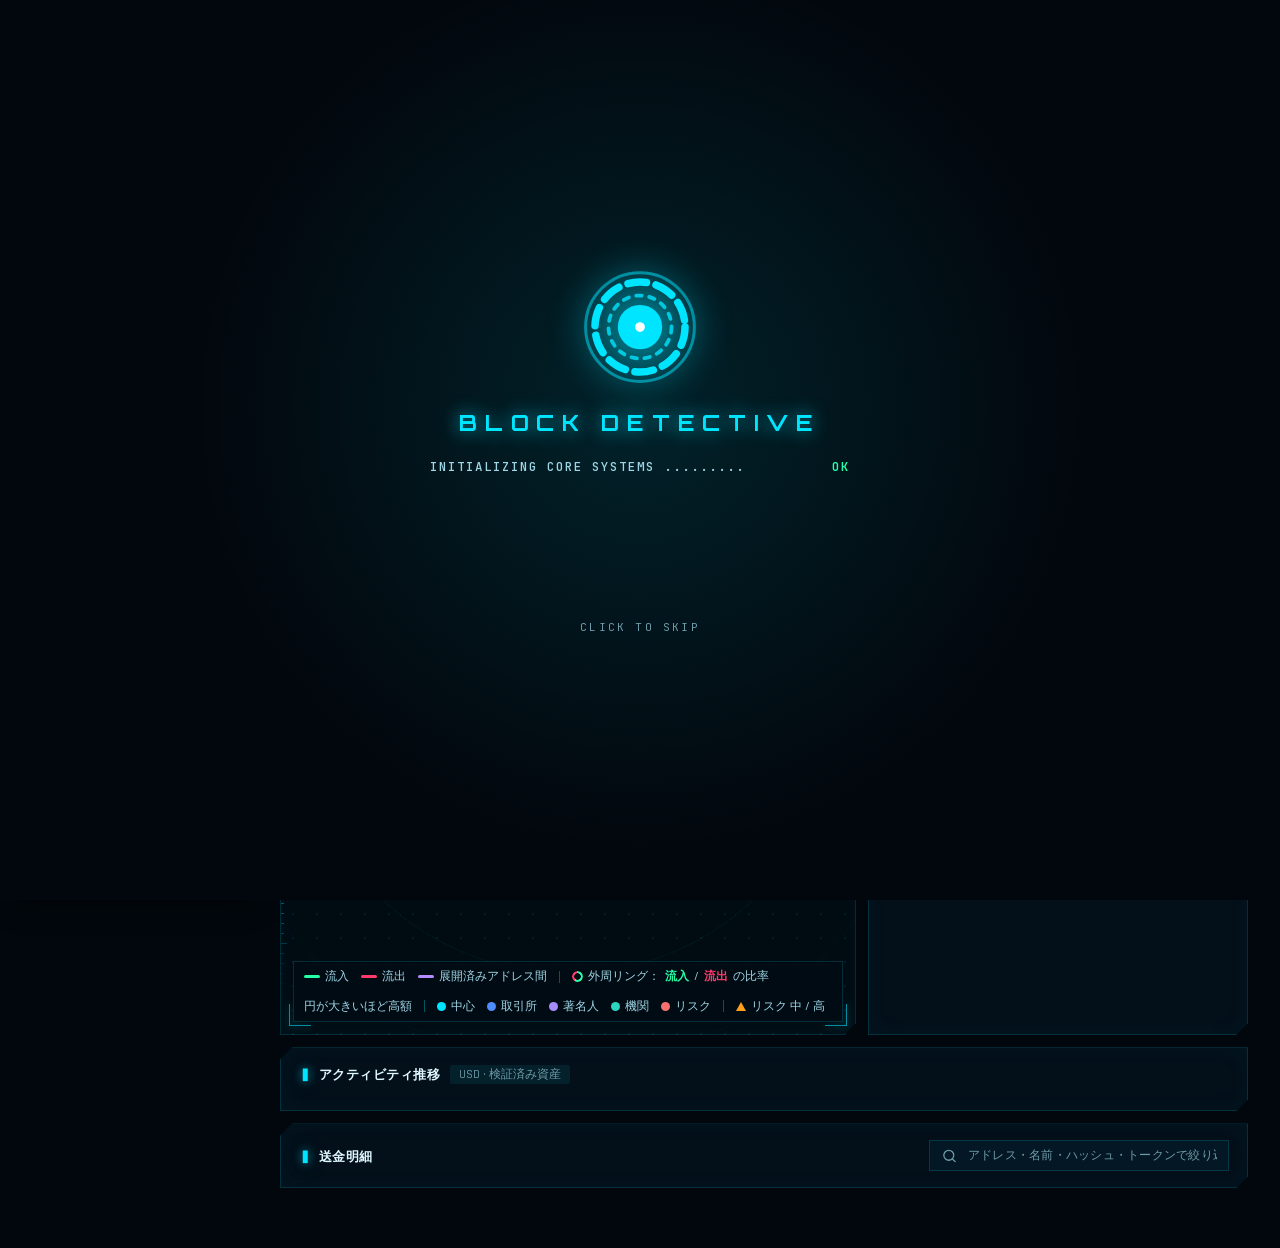
==== commit c6d79542: "v1.8.0: typography and readability layer (static/type.css) - Language-aware font stacks: Japanese UI" ====
--- a/static/index.html
+++ b/static/index.html
@@ -11,7 +11,8 @@
 <link rel="stylesheet" href="nav.css?v=9">
 <link rel="stylesheet" href="market.css?v=3">
 <link rel="stylesheet" href="smart.css?v=3">
-<script src="theme.js?v=1"></script>
+<link rel="stylesheet" href="type.css?v=1">
+<script src="theme.js?v=2"></script>
 <script src="vendor/cytoscape.min.js"></script>
 </head>
 <body>
@@ -452,6 +453,8 @@
             <svg viewBox="0 0 24 24"><path d="M12 3v12M7 10l5 5 5-5M4 21h16"/></svg>导出 JSON</button>
           <label class="btn ghost">
             <svg viewBox="0 0 24 24"><path d="M12 21V9M7 14l5-5 5 5M4 3h16"/></svg>导入 JSON<input id="l-import" type="file" accept=".json" hidden></label>
+          <button id="l-ofac" type="button" class="ghost" title="从 OFAC SDN 制裁名单（0xB10C 整理的公开列表）导入加密货币地址，作为风险评分的风险源；已有的标签不会被覆盖">
+            <svg viewBox="0 0 24 24"><path d="M12 3l8 4v5c0 5-3.5 8.5-8 9-4.5-.5-8-4-8-9V7z"/><path d="M12 8v5M12 16h.01"/></svg>导入 OFAC 制裁地址</button>
         </div>
       </header>
 
@@ -541,6 +544,11 @@
           <div class="accent-switch lg"><button type="button" data-accent="blue"><i></i><span>蓝色 · 冰蓝全息</span></button><button type="button" data-accent="green"><i></i><span>绿色 · 荧光矩阵</span></button></div>
         </div>
         <div class="card">
+          <h3>字号</h3>
+          <p class="muted">正文、表格、说明文字和标签整体放大；资金图和布局不变。界面语言为日文时自动使用日文字体，汉字不再显示成中文字形。</p>
+          <div class="accent-switch lg fontsize-switch"><button type="button" data-fontsize="md"><span>标准</span></button><button type="button" data-fontsize="lg"><span>大</span></button><button type="button" data-fontsize="xl"><span>特大</span></button></div>
+        </div>
+        <div class="card">
           <h3>服务</h3>
           <p class="muted">改了代码之后点一下，服务会重新启动并加载最新代码，页面自动刷新。打开界面：Mac 双击 <code translate="no">启动区块侦探.command</code>，Windows 双击 <code translate="no">启动区块侦探.bat</code>。</p>
           <dl class="kv" id="svc-info"></dl>
@@ -582,9 +590,9 @@
   <div class="lines" id="boot-lines"></div>
   <div class="skip">CLICK TO SKIP</div>
 </div>
-<script src="i18n.js?v=32"></script>
+<script src="i18n.js?v=37"></script>
 <script src="risk.js?v=3"></script>
-<script src="app.js?v=53"></script>
+<script src="app.js?v=56"></script>
 <script src="path.js?v=3"></script>
 <script src="market.js?v=5"></script>
 <script src="smart.js?v=7"></script>
--- a/static/type.css
+++ b/static/type.css
@@ -0,0 +1,66 @@
+/* 区块侦探 — 字体可读性层。最后加载，统一管各主题的字体回退、字号阶梯、最小字号、中日文排版和次要文字对比度。
+   原则：装饰性小标签不低于 11px；正文 / 表格可在设置里整体放大；日文界面用日文字体（否则汉字会显示成中文字形）。 */
+
+/* ---------- 1. 按界面语言选字体 ----------
+   style.css / hud.css / nav.css 里各自定义过 --font；这里用同等或更高的选择器统一收口：
+   拉丁部分沿用各主题的字体（HUD 深色主题是 Rajdhani），汉字部分按语言落到对应的 CJK 字体 */
+:root { --cjk: "PingFang SC", "Hiragino Sans GB", "Microsoft YaHei", "Noto Sans SC", "Noto Sans CJK SC"; }
+:root:lang(ja) { --cjk: "Hiragino Sans", "Hiragino Kaku Gothic ProN", "Yu Gothic UI", "Yu Gothic", Meiryo, "Noto Sans JP", "Noto Sans CJK JP"; }
+:root, :root:lang(ja), :root:lang(zh-CN), :root:lang(en) {
+  --font: "Inter", -apple-system, BlinkMacSystemFont, "Segoe UI", var(--cjk), sans-serif;
+  /* 等宽字体没有汉字，汉字落到 CJK 字体而不是浏览器默认字体 */
+  --mono: "JetBrains Mono", ui-monospace, "SF Mono", Menlo, Consolas, monospace, var(--cjk);
+}
+:root[data-theme="dark"], :root:lang(ja)[data-theme="dark"], :root:lang(zh-CN)[data-theme="dark"], :root:lang(en)[data-theme="dark"] {
+  --font: "Rajdhani", "Inter", -apple-system, BlinkMacSystemFont, "Segoe UI", var(--cjk), sans-serif;
+}
+
+/* ---------- 2. 字号阶梯（设置 → 字号：标准 / 大 / 特大） ---------- */
+:root { --fs-body: 14px; --fs-table: 13px; --fs-small: 12.5px; --fs-label: 11.5px; --lh-body: 1.55; }
+:root[data-fontsize="lg"] { --fs-body: 15px; --fs-table: 14px; --fs-small: 13.5px; --fs-label: 12.5px; --lh-body: 1.6; }
+:root[data-fontsize="xl"] { --fs-body: 16.5px; --fs-table: 15px; --fs-small: 14.5px; --fs-label: 13px; --lh-body: 1.65; }
+body { font-size: var(--fs-body); line-height: var(--lh-body); }
+input, select, button, .btn, .tabs button { font-size: var(--fs-body); }
+table { font-size: var(--fs-table); }
+th { font-size: max(11.5px, calc(var(--fs-table) - 1px)); }
+[data-theme="dark"] th { font-size: max(11px, calc(var(--fs-table) - 2px)); }
+td.mono, .mono-cell, .mono, .mono-input, .search-input input { font-size: max(12px, calc(var(--fs-table) - 1px)); }
+.muted, .cp-note, .msg div, .secret-store, .card p, .page-head p, .setting small, label.field > span, .field em { font-size: var(--fs-small); }
+.badge, .chip, .nav-badge { font-size: var(--fs-label); }
+.kpi .s { font-size: var(--fs-small); }
+.kpi .k { font-size: max(11px, calc(var(--fs-label) - .5px)); }
+
+/* ---------- 3. 最小字号：HUD 风格的小标签统一不低于 11px，等宽数字 11.5px ---------- */
+.eyebrow, .brand-sub, .ni-idx, .ni-txt small, .sys-meta span, .hb-gas small, .hb-fng small, .hb-fng i, .tick .chg,
+#hud-tip .tt-g span, .sm-grade small, .sm-g small, .mk-cmp em, .rs-b .n, .rs-b > span:last-child, kbd, .src-row > small,
+[data-theme="dark"] .kpi .k, [data-theme="dark"] .section-title, [data-theme="dark"] .nav-section, .risk-badge, .sb-status, #boot .skip { font-size: 11px; }
+.src-row > .blk, #reticle .rt-label, .hud-bar .mono { font-size: 11.5px; }
+.cp-curve text, .mk-chart text, .mk-gauge .lbl, #timeline text { font-size: 11px; }
+.risk-badge::before { font-size: 9px; }
+
+/* ---------- 4. 中日文排版：方块字不拉字距，行高放宽 ---------- */
+:root:lang(ja) .page-head h1, :root:lang(zh-CN) .page-head h1 { letter-spacing: .02em; }
+:root:lang(ja) .card h3, :root:lang(zh-CN) .card h3 { letter-spacing: .04em; }
+:root:lang(ja) .section-title, :root:lang(zh-CN) .section-title,
+:root:lang(ja) .nav-section, :root:lang(zh-CN) .nav-section { letter-spacing: .08em; }
+:root:lang(ja) th, :root:lang(zh-CN) th { letter-spacing: .06em; }
+:root:lang(ja) .kpi .k, :root:lang(zh-CN) .kpi .k { letter-spacing: .06em; }
+:root:lang(ja) .ni-txt b, :root:lang(zh-CN) .ni-txt b { letter-spacing: 0; }
+:root:lang(ja) .tabs button, :root:lang(zh-CN) .tabs button { letter-spacing: 0; }
+:root:lang(ja) p, :root:lang(zh-CN) p, :root:lang(ja) .cp-note, :root:lang(zh-CN) .cp-note,
+:root:lang(ja) .msg div, :root:lang(zh-CN) .msg div, :root:lang(ja) li, :root:lang(zh-CN) li { line-height: 1.7; }
+:root:lang(ja) td, :root:lang(zh-CN) td { line-height: 1.5; }
+/* 日文假名在 Inter 的粗体下会偏重，标题用 600 */
+:root:lang(ja) h1, :root:lang(ja) h2, :root:lang(ja) h3, :root:lang(ja) b, :root:lang(ja) strong { font-weight: 600; }
+
+/* ---------- 5. 数字等宽对齐，金额列不跳动 ---------- */
+.num, .kpi .v, .mono, td, .hb-gas, .tick, .sys-meta, .kpis, .hud-bar { font-variant-numeric: tabular-nums; }
+
+/* ---------- 6. 次要文字对比度：HUD 主题的 muted 提亮到 ≥ 4.5:1（在半透明卡片底色上） ---------- */
+:root[data-theme="dark"] { --muted: #6f9cab; }
+:root[data-theme="dark"][data-accent="green"] { --muted: #7fae76; }
+
+/* ---------- 7. 设置页的字号开关（复用配色开关的样式） ---------- */
+.fontsize-switch button span { font-weight: 600; }
+.fontsize-switch button[data-fontsize="lg"] span { font-size: 15px; }
+.fontsize-switch button[data-fontsize="xl"] span { font-size: 17px; }
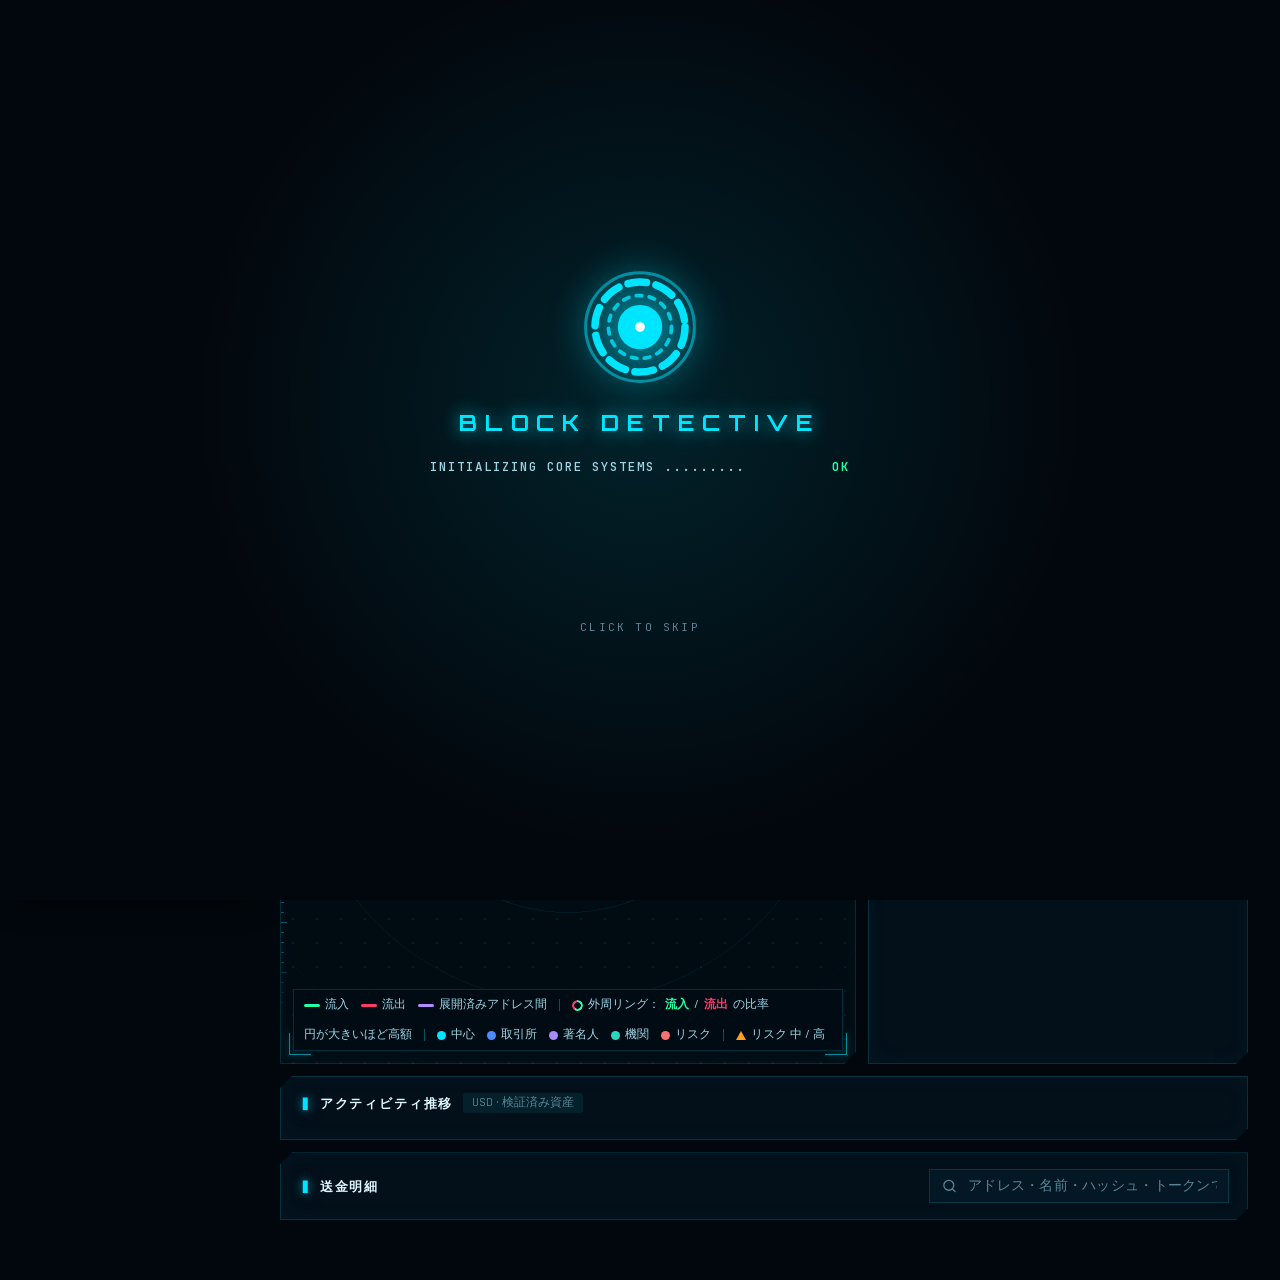
==== commit 757a4aa7: "v1.5.0: Price Analysis page, live web version, update notes - Price Analysis tab: Binance candlestic" ====
--- a/static/index.html
+++ b/static/index.html
@@ -10,9 +10,11 @@
 <link rel="stylesheet" href="hud.css?v=14">
 <link rel="stylesheet" href="nav.css?v=9">
 <link rel="stylesheet" href="market.css?v=3">
+<link rel="stylesheet" href="ta.css?v=1">
+<link rel="stylesheet" href="notes.css?v=1">
 <link rel="stylesheet" href="smart.css?v=3">
-<link rel="stylesheet" href="type.css?v=1">
-<script src="theme.js?v=2"></script>
+<link rel="stylesheet" href="copy.css?v=3">
+<script src="theme.js?v=1"></script>
 <script src="vendor/cytoscape.min.js"></script>
 </head>
 <body>
@@ -41,44 +43,56 @@
     <div class="nav-section"><span>NAVIGATION</span><i></i></div>
     <nav class="tabs" id="nav">
       <div class="nav-ind" id="nav-ind" aria-hidden="true"><i></i></div>
-      <button data-tab="flow" data-name="资金流向" class="active" title="资金流向（快捷键 1）">
+      <button data-tab="flow" class="active" title="资金流向（快捷键 1）">
         <span class="ni-idx">01</span>
         <span class="ni-ico"><svg viewBox="0 0 24 24"><circle cx="5" cy="12" r="2.5"/><circle cx="19" cy="6" r="2.5"/><circle cx="19" cy="18" r="2.5"/><path d="M7.3 11l9.4-4M7.3 13l9.4 4"/></svg></span>
         <span class="ni-txt"><b>资金流向</b><small>FUND FLOW</small></span>
         <span class="ni-arrow">›</span>
       </button>
-      <button data-tab="watch" data-name="巨鲸监控" title="巨鲸监控（快捷键 2）">
+      <button data-tab="watch" title="巨鲸监控（快捷键 2）">
         <span class="ni-idx">02</span>
         <span class="ni-ico"><svg viewBox="0 0 24 24"><path d="M2 12s3.5-7 10-7 10 7 10 7-3.5 7-10 7S2 12 2 12z"/><circle cx="12" cy="12" r="3"/></svg></span>
         <span class="ni-txt"><b>巨鲸监控</b><small>WHALE WATCH</small></span>
         <span id="nav-new" class="nav-badge" hidden></span><span class="ni-arrow">›</span>
       </button>
-      <button data-tab="market" data-name="市场监控" title="市场监控（快捷键 3）">
+      <button data-tab="market" title="市场监控（快捷键 3）">
         <span class="ni-idx">03</span>
         <span class="ni-ico"><svg viewBox="0 0 24 24"><path d="M3.5 17a8.5 8.5 0 1117 0"/><path d="M12 17l4.2-5.2"/><circle cx="12" cy="17" r="1.4"/><path d="M6.6 11.6l1 .8M12 8.5v1.3M17.4 11.6l-1 .8"/></svg></span>
         <span class="ni-txt"><b>市场监控</b><small>MARKET PULSE</small></span>
         <span class="ni-arrow">›</span>
       </button>
-      <button data-tab="smart" data-name="聪明钱" title="聪明钱（快捷键 4）">
+      <button data-tab="ta" title="涨跌分析（快捷键 4）">
         <span class="ni-idx">04</span>
+        <span class="ni-ico"><svg viewBox="0 0 24 24"><path d="M6 4v16M18 4v16"/><rect x="4" y="8" width="4" height="7" rx="1"/><rect x="16" y="6" width="4" height="9" rx="1"/><path d="M12 3v18"/><rect x="10" y="11" width="4" height="6" rx="1"/></svg></span>
+        <span class="ni-txt"><b>涨跌分析</b><small>PRICE ANALYTICS</small></span>
+        <span class="ni-arrow">›</span>
+      </button>
+      <button data-tab="smart" title="聪明钱（快捷键 5）">
+        <span class="ni-idx">05</span>
         <span class="ni-ico"><svg viewBox="0 0 24 24"><path d="M3 17l5.5-5.5 4 4L21 7"/><path d="M15 7h6v6"/><path d="M3 21h18"/></svg></span>
         <span class="ni-txt"><b>聪明钱</b><small>SMART MONEY</small></span>
         <span class="ni-arrow">›</span>
       </button>
-      <button data-tab="labels" data-name="标签库" title="标签库（快捷键 6）">
+      <button data-tab="copy" title="跟单机器人（快捷键 6）">
         <span class="ni-idx">06</span>
+        <span class="ni-ico"><svg viewBox="0 0 24 24"><rect x="5" y="8" width="14" height="11" rx="2"/><path d="M12 8V4M9 4h6"/><circle cx="9.5" cy="13" r="1.3"/><circle cx="14.5" cy="13" r="1.3"/><path d="M9.5 16.5h5M2.5 12v3M21.5 12v3"/></svg></span>
+        <span class="ni-txt"><b>跟单机器人</b><small>COPY BOT</small></span>
+        <span class="ni-arrow">›</span>
+      </button>
+      <button data-tab="labels" title="标签库（快捷键 7）">
+        <span class="ni-idx">07</span>
         <span class="ni-ico"><svg viewBox="0 0 24 24"><path d="M20.6 13.4l-7.2 7.2a2 2 0 01-2.8 0L3 13V3h10l7.6 7.6a2 2 0 010 2.8z"/><circle cx="7.5" cy="7.5" r="1.5"/></svg></span>
         <span class="ni-txt"><b>标签库</b><small>ENTITY DB</small></span>
         <span class="ni-arrow">›</span>
       </button>
-      <button data-tab="tools" data-name="工具导航" title="工具导航（快捷键 7）">
-        <span class="ni-idx">07</span>
+      <button data-tab="tools" title="工具导航（快捷键 8）">
+        <span class="ni-idx">08</span>
         <span class="ni-ico"><svg viewBox="0 0 24 24"><rect x="3" y="3" width="7" height="7" rx="1.5"/><rect x="14" y="3" width="7" height="7" rx="1.5"/><rect x="3" y="14" width="7" height="7" rx="1.5"/><rect x="14" y="14" width="7" height="7" rx="1.5"/></svg></span>
         <span class="ni-txt"><b>工具导航</b><small>EXT INTEL</small></span>
         <span class="ni-arrow">›</span>
       </button>
-      <button data-tab="settings" data-name="设置" title="设置（快捷键 8）">
-        <span class="ni-idx">08</span>
+      <button data-tab="settings" title="设置（快捷键 9）">
+        <span class="ni-idx">09</span>
         <span class="ni-ico"><svg viewBox="0 0 24 24"><circle cx="12" cy="12" r="3"/><path d="M19.4 15a1.7 1.7 0 00.3 1.8l.1.1a2 2 0 11-2.8 2.8l-.1-.1a1.7 1.7 0 00-1.8-.3 1.7 1.7 0 00-1 1.5V21a2 2 0 11-4 0v-.1a1.7 1.7 0 00-1.1-1.5 1.7 1.7 0 00-1.8.3l-.1.1a2 2 0 11-2.8-2.8l.1-.1a1.7 1.7 0 00.3-1.8 1.7 1.7 0 00-1.5-1H3a2 2 0 110-4h.1a1.7 1.7 0 001.5-1.1 1.7 1.7 0 00-.3-1.8l-.1-.1a2 2 0 112.8-2.8l.1.1a1.7 1.7 0 001.8.3H9a1.7 1.7 0 001-1.5V3a2 2 0 114 0v.1a1.7 1.7 0 001 1.5 1.7 1.7 0 001.8-.3l.1-.1a2 2 0 112.8 2.8l-.1.1a1.7 1.7 0 00-.3 1.8V9a1.7 1.7 0 001.5 1H21a2 2 0 110 4h-.1a1.7 1.7 0 00-1.5 1z"/></svg></span>
         <span class="ni-txt"><b>设置</b><small>SYS CONFIG</small></span>
         <span class="ni-arrow">›</span>
@@ -117,6 +131,7 @@
       <span class="hb-fng" id="hb-fng" title="恐惧与贪婪指数（点击查看市场监控）"><small>F&amp;G</small><b>—</b><i></i></span>
       <span class="hb-gas" id="hb-gas" title="以太坊建议 Gas 价格"><small>ETH GAS</small><b>—</b></span>
       <span id="hud-watch">WATCH 0</span>
+      <button type="button" class="hb-notes" id="hb-notes" title="更新公告"><small>LOG</small><b id="hb-ver">v—</b><i class="dot" hidden></i></button>
       <span class="clock" id="clock">UTC --:--:--</span>
       <i class="hb-beat" id="hb-beat" aria-hidden="true"></i>
     </div>
@@ -315,19 +330,10 @@
           <input id="w-addr" placeholder="地址" spellcheck="false" class="mono-input grow-2">
           <input id="w-label" placeholder="名称，如：某巨鲸 / 某交易所" class="grow">
           <label class="field"><span>大额阈值</span><input id="w-th" type="number" min="0" value="1000000" class="w-md"><em>USD</em></label>
-          <select id="w-dir" title="只对哪个方向的转账提醒"><option value="all">流入 + 流出</option><option value="in">只看流入</option><option value="out">只看流出</option></select>
-          <input id="w-tokens" placeholder="只看这些代币，如 USDT, ETH（可选）" class="grow">
           <input id="w-note" placeholder="备注（可选）" class="grow">
           <button class="primary">加入监控</button>
         </div>
       </form>
-
-      <div class="card">
-        <div class="card-head"><h3>巨鲸净流向</h3><span id="fl-info" class="muted"></span><span class="spacer"></span><button id="fl-refresh" type="button" class="small ghost">刷新</button></div>
-        <p class="muted">监控列表里所有地址最近 24 小时 / 7 天的美元流入减流出（只算已验证、能定价的转账；按当前价格）。巨鲸持续净流出交易所地址、或大量流入冷钱包，往往比单笔大额更说明问题。</p>
-        <div id="fl-kpis" class="kpis"></div>
-        <div class="table-wrap"><table id="fl-table"></table></div>
-      </div>
 
       <div class="card">
         <div class="card-head"><h3>监控列表</h3><span id="watch-count" class="chip"></span>
@@ -394,11 +400,79 @@
       </div>
     </section>
 
+    <!-- ======================= 涨跌分析 ======================= -->
+    <section id="tab-ta" class="tab">
+      <header class="page-head">
+        <div>
+          <div class="eyebrow">MODULE 04 // PRICE ANALYTICS</div>
+          <h1>涨跌分析</h1>
+          <p>单币技术指标、涨跌榜、价格与合约持仓的综合判断，以及主流币与 BTC 的联动关系。解读只描述数据所处的状态，不预测涨跌。</p>
+        </div>
+        <div class="head-actions">
+          <span id="ta-upd" class="muted"></span>
+          <button id="ta-refresh" type="button" class="primary">刷新</button>
+        </div>
+      </header>
+      <div id="ta-msg" class="msg"></div>
+
+      <div class="card">
+        <div class="card-head"><h3>技术分析</h3><span class="spacer"></span>
+          <form id="ta-form" class="ta-form">
+            <input id="ta-sym" list="ta-syms" value="BTC" maxlength="15" spellcheck="false" autocomplete="off" aria-label="币种代码" placeholder="币种代码，如 BTC">
+            <datalist id="ta-syms"></datalist>
+            <div class="seg" id="ta-tf"><button type="button" data-tf="1h">1h</button><button type="button" data-tf="4h">4h</button><button type="button" data-tf="1d" class="on">1d</button><button type="button" data-tf="1w">1w</button></div>
+            <button type="submit" class="primary">分析</button>
+          </form>
+        </div>
+        <div id="ta-quick" class="ta-quick"></div>
+        <div id="ta-kpis" class="kpis ta-kpis"></div>
+        <div class="ta-main">
+          <div class="ta-chart-wrap">
+            <div class="ta-legend"><span class="l20">MA20</span><span class="l50">MA50</span><span class="l200">MA200</span><span class="lbb">布林带 (20, 2)</span><span class="muted">Binance 现货 · USDT</span></div>
+            <div id="ta-chart" class="ta-chart"></div>
+          </div>
+          <div class="ta-side">
+            <h4>技术面解读</h4>
+            <ul id="ta-read" class="mk-list"></ul>
+          </div>
+        </div>
+        <p class="muted mk-disc">根据公开数据自动生成的客观描述，仅供参考，不构成投资建议。</p>
+      </div>
+
+      <div class="card">
+        <div class="card-head"><h3>价格与合约持仓</h3><span class="spacer"></span><span class="muted">Binance USDT 永续合约</span></div>
+        <p class="muted ta-note">把价格涨跌和合约持仓量（OI）放在一起看：持仓增加说明有新资金加杠杆进场，持仓减少说明在平仓。统计窗口随上面选择的周期变化。</p>
+        <div id="ta-dv" class="ta-dv"></div>
+      </div>
+
+      <div class="ta-two">
+        <div class="card">
+          <div class="card-head"><h3>涨跌榜</h3><span class="spacer"></span>
+            <div class="seg" id="ta-mv-range"><button type="button" data-r="24" class="on">24h</button><button type="button" data-r="7">7d</button></div>
+            <span class="muted">CoinGecko · 市值前 250</span></div>
+          <div id="ta-breadth" class="ta-breadth"></div>
+          <div class="ta-movers">
+            <div><h4 class="up">涨幅最大</h4><div class="table-wrap"><table id="ta-gain" class="ta-table"></table></div></div>
+            <div><h4 class="down">跌幅最大</h4><div class="table-wrap"><table id="ta-lose" class="ta-table"></table></div></div>
+          </div>
+          <h4>成交最活跃（24h 成交额 / 市值）</h4>
+          <div class="table-wrap"><table id="ta-turn" class="ta-table"></table></div>
+          <p class="muted ta-note">已排除稳定币、包装币 / 质押币和代币化的股票、国债、黄金。点击任意一行可查看该币的技术分析。</p>
+        </div>
+        <div class="card">
+          <div class="card-head"><h3>与 BTC 的联动</h3><span class="spacer"></span><span class="muted">Binance 日线 · 近 90 天</span></div>
+          <ul id="ta-corr-read" class="mk-list ta-corr-read"></ul>
+          <div class="table-wrap"><table id="ta-corr" class="ta-table"></table></div>
+          <p class="muted ta-note">相关系数：1 = 与 BTC 完全同步，0 = 无关，负数 = 反向。Beta：BTC 涨跌 1% 时该币平均涨跌多少。相对 BTC：该币涨跌幅减去 BTC 涨跌幅，正数表示跑赢。</p>
+        </div>
+      </div>
+    </section>
+
     <!-- ======================= 聪明钱 ======================= -->
     <section id="tab-smart" class="tab">
       <header class="page-head">
         <div>
-          <div class="eyebrow">MODULE 04 // SMART MONEY</div>
+          <div class="eyebrow">MODULE 05 // SMART MONEY</div>
           <h1>聪明钱分析</h1>
           <p>分析一个钱包在链上 DEX 买过什么、赚了多少、胜率多高，找出真正会赚钱的地址，并打上“聪明钱”标签持续跟踪。</p>
         </div>
@@ -439,12 +513,82 @@
       </div>
     </section>
 
+    <!-- ======================= 跟单机器人 ======================= -->
+    <section id="tab-copy" class="tab">
+      <header class="page-head">
+        <div>
+          <div class="eyebrow">MODULE 06 // COPY-TRADE SIMULATOR</div>
+          <h1>跟单机器人</h1>
+          <p>聪明钱一买入，机器人就按规则模拟跟一笔，不碰私钥、不下真单，只记账；同时把每个信号当时的特征和之后的涨跌记进研究数据库，用来检验和优化跟单规则。</p>
+        </div>
+        <div class="head-actions">
+          <button id="cp-run" type="button" class="ghost">立即检查</button>
+          <a id="cp-export" class="btn ghost" href="/api/research/export.csv" download="research_signals.csv">导出研究数据 CSV</a>
+        </div>
+      </header>
+      <div id="cp-status" class="msg"></div>
+
+      <div class="card">
+        <div class="card-head"><h3>机器人规则</h3><span id="cp-state" class="badge">—</span><span class="spacer"></span><button id="cp-reset" type="button" class="small ghost">清空模拟账本</button></div>
+        <div class="cp-rules">
+          <label class="switch"><input id="cp-enabled" type="checkbox"><i></i>启动机器人</label>
+          <label class="field"><span>每笔金额</span><input data-k="size" type="number" min="1" class="w-sm"><em>USD</em></label>
+          <label class="field"><span>最小信号</span><input data-k="min_signal" type="number" min="0" class="w-md"><em>USD</em></label>
+          <label class="field"><span>最低流动性</span><input data-k="min_liq" type="number" min="0" step="1000" class="w-md"><em>USD</em></label>
+          <label class="field"><span>止损</span><input data-k="sl" type="number" min="0" class="w-sm"><em>%</em></label>
+          <label class="field"><span>止盈</span><input data-k="tp" type="number" min="0" class="w-sm"><em>%</em></label>
+          <label class="field"><span>最长持有</span><input data-k="max_days" type="number" min="0" class="w-sm"><em>天</em></label>
+          <label class="field"><span>滑点</span><input data-k="slip" type="number" min="0" step="0.1" class="w-sm"><em>%</em></label>
+          <label class="field" title="服务停过一段时间后，不按现价去追很久以前的信号"><span>信号最多过去</span><input data-k="max_delay" type="number" min="5" class="w-sm"><em>分钟</em></label>
+          <label class="field" title="现价比聪明钱的成交价高出太多就不追"><span>不追高超过</span><input data-k="max_chase" type="number" min="0" class="w-sm"><em>%</em></label>
+          <label class="field"><span>最多同时持仓</span><input data-k="max_open" type="number" min="1" class="w-sm"><em>笔</em></label>
+          <label class="switch" title="用 GoPlus 免费检测貔貅盘、高税率、项目方可改余额等"><input data-k="security" type="checkbox"><i></i>代币安全检测</label>
+          <label class="switch" title="机器人每次模拟买入 / 卖出时推送 macOS 通知"><input data-k="notify" type="checkbox"><i></i>交易通知</label>
+          <label class="switch" title="每天从热门代币里自动找新的候选钱包，30 天不交易的钱包自动停止跟踪"><input data-k="auto_discover" type="checkbox"><i></i>每天自动扩充钱包池</label>
+          <label class="switch"><input data-k="follow_sell" type="checkbox"><i></i>跟随卖出</label>
+          <label class="switch"><input data-k="skip_bots" type="checkbox"><i></i>跳过疑似机器人</label>
+          <label class="switch"><input data-k="follow_board" type="checkbox"><i></i>也跟排行榜里的聪明钱</label>
+        </div>
+      </div>
+
+      <div id="cp-kpis" class="kpis cp-kpis"></div>
+      <div class="cp-two">
+        <div class="card"><div class="card-head"><h3>收益曲线</h3><span class="spacer"></span><span class="muted">已平仓累计盈亏</span></div><div id="cp-curve" class="cp-curve"></div></div>
+        <div class="card"><div class="card-head"><h3>跟谁赚钱</h3><span class="spacer"></span><span class="muted">按钱包统计</span></div><div class="table-wrap"><table id="cp-wallets"></table></div></div>
+      </div>
+      <div class="card"><div class="card-head"><h3>当前持仓</h3><span id="cp-open-n" class="chip"></span></div><div class="table-wrap"><table id="cp-open"></table></div></div>
+      <div class="card"><div class="card-head"><h3>已平仓</h3><span id="cp-closed-n" class="chip"></span></div><div class="table-wrap"><table id="cp-closed"></table></div></div>
+      <div class="card"><div class="card-head"><h3>跳过的信号</h3><span class="spacer"></span><span class="muted">不符合规则、没有跟的买入</span></div><div class="table-wrap"><table id="cp-skipped"></table></div></div>
+
+      <div class="card cp-bt">
+        <div class="card-head"><h3>历史回测</h3><span class="spacer"></span><span id="bt-info" class="muted"></span><button id="bt-run" type="button" class="primary small">开始回测</button></div>
+        <p class="muted cp-note">用正在跟踪的钱包过去 45 天的真实买卖，按当前规则重放一遍：信号出现 15 分钟后按小时 K 线开盘价买入，再按止损、止盈、跟随卖出、最长持有出场。同时试几百组参数（最小信号、止损、止盈、最长持有、是否跟随卖出），找出历史上表现最好的组合，并把这些历史信号补录进研究数据。K 线来自 GeckoTerminal 免费接口，限流较严，第一次可能要几分钟；没拉完的下次接着补。</p>
+        <div id="bt-status"></div>
+        <div id="bt-kpis" class="kpis cp-kpis"></div>
+        <div class="cp-two">
+          <div><div class="section-title">参数优化（按总收益排序）</div><div class="table-wrap"><table id="bt-grid"></table></div></div>
+          <div><div class="section-title">按钱包</div><div class="table-wrap"><table id="bt-wallets"></table></div></div>
+        </div>
+        <div class="section-title" style="margin-top:12px">回测交易</div>
+        <div class="table-wrap"><table id="bt-trades"></table></div>
+      </div>
+
+      <div class="card cp-research">
+        <div class="card-head"><h3>研究数据</h3><span class="spacer"></span><span id="rs-info" class="muted"></span>
+          <label class="field"><span>数据</span><select id="rs-source"><option value="all">全部</option><option value="live">实时记录</option><option value="backtest">历史回测</option></select></label></div>
+        <p class="muted cp-note">每个聪明钱买卖信号都会记录当时的钱包画像、代币指标（流动性、年龄、涨跌、买卖比）和市场情绪，并在之后 1 小时、6 小时、24 小时、3 天、7 天记下价格变化，不管机器人有没有跟。下面按因素分组比较 24 小时后的平均涨跌和上涨比例；每组样本少于 30 时结论不可靠。</p>
+        <div id="rs-horizons"></div>
+        <div id="rs-factors" class="rs-factors"></div>
+        <div class="section-title" style="margin-top:14px">最近的信号</div>
+        <div class="table-wrap"><table id="rs-recent"></table></div>
+      </div>
+    </section>
 
     <!-- ======================= 标签库 ======================= -->
     <section id="tab-labels" class="tab">
       <header class="page-head">
         <div>
-          <div class="eyebrow">MODULE 03 // ENTITY DATABASE</div>
+          <div class="eyebrow">MODULE 07 // ENTITY DATABASE</div>
           <h1>标签库</h1>
           <p>给地址起名字并分类，资金图和明细表中会直接显示名称。EVM 各链共用一套标签，因为同一私钥在各 EVM 链上的地址相同。</p>
         </div>
@@ -453,8 +597,6 @@
             <svg viewBox="0 0 24 24"><path d="M12 3v12M7 10l5 5 5-5M4 21h16"/></svg>导出 JSON</button>
           <label class="btn ghost">
             <svg viewBox="0 0 24 24"><path d="M12 21V9M7 14l5-5 5 5M4 3h16"/></svg>导入 JSON<input id="l-import" type="file" accept=".json" hidden></label>
-          <button id="l-ofac" type="button" class="ghost" title="从 OFAC SDN 制裁名单（0xB10C 整理的公开列表）导入加密货币地址，作为风险评分的风险源；已有的标签不会被覆盖">
-            <svg viewBox="0 0 24 24"><path d="M12 3l8 4v5c0 5-3.5 8.5-8 9-4.5-.5-8-4-8-9V7z"/><path d="M12 8v5M12 16h.01"/></svg>导入 OFAC 制裁地址</button>
         </div>
       </header>
 
@@ -490,7 +632,7 @@
     <section id="tab-tools" class="tab">
       <header class="page-head">
         <div>
-          <div class="eyebrow">MODULE 04 // EXTERNAL INTEL</div>
+          <div class="eyebrow">MODULE 08 // EXTERNAL INTEL</div>
           <h1>工具导航</h1>
           <p>免费在线工具（闭源）。把地址粘贴到第三方网站，等于让该平台知道你在查谁，敏感调查请优先用本地工具。</p>
         </div>
@@ -502,7 +644,7 @@
     <section id="tab-settings" class="tab">
       <header class="page-head">
         <div>
-          <div class="eyebrow">MODULE 05 // SYSTEM CONFIG</div>
+          <div class="eyebrow">MODULE 09 // SYSTEM CONFIG</div>
           <h1>设置</h1>
           <p>API Key 只保存在本机的 data/config.json 里。</p>
         </div>
@@ -524,12 +666,6 @@
             <input id="cfg-bs-key" type="password" placeholder="留空则不修改" autocomplete="off">
             <small class="muted">用于 Optimism（免费 Etherscan Key 不支持这条链）。不填每小时只能查约 10 次，基本不够用。免费注册：<a href="https://dev.blockscout.com" target="_blank" rel="noopener">dev.blockscout.com</a></small>
           </label>
-          <label class="setting">
-            <div class="setting-head"><b>通知 Webhook</b><span class="chip">可选</span><span id="cfg-wh" class="badge"></span></div>
-            <input id="cfg-wh-url" type="password" placeholder="留空则不修改" autocomplete="off">
-            <small class="muted">巨鲸大额、聪明钱买入等提醒除了 macOS 通知，也会推送到这个地址（Windows / Linux 上就靠它）。支持 Telegram（<code translate="no">https://api.telegram.org/bot&lt;token&gt;/sendMessage?chat_id=&lt;id&gt;</code>）、Discord 和 Slack 的 Webhook 地址，其他地址收到 JSON <code translate="no">{title, text}</code>。地址里含密钥，和 API Key 一样保存。</small>
-            <div class="actions"><button type="button" class="small" id="wh-test">发送测试通知</button><button type="button" class="small ghost" id="wh-clear">清除 Webhook</button><span id="wh-state" class="muted"></span></div>
-          </label>
           <div><button class="primary">保存设置</button></div>
           <div class="secret-store" id="secret-store"></div>
         </form>
@@ -544,23 +680,16 @@
           <div class="accent-switch lg"><button type="button" data-accent="blue"><i></i><span>蓝色 · 冰蓝全息</span></button><button type="button" data-accent="green"><i></i><span>绿色 · 荧光矩阵</span></button></div>
         </div>
         <div class="card">
-          <h3>字号</h3>
-          <p class="muted">正文、表格、说明文字和标签整体放大；资金图和布局不变。界面语言为日文时自动使用日文字体，汉字不再显示成中文字形。</p>
-          <div class="accent-switch lg fontsize-switch"><button type="button" data-fontsize="md"><span>标准</span></button><button type="button" data-fontsize="lg"><span>大</span></button><button type="button" data-fontsize="xl"><span>特大</span></button></div>
-        </div>
-        <div class="card">
           <h3>服务</h3>
           <p class="muted">改了代码之后点一下，服务会重新启动并加载最新代码，页面自动刷新。打开界面：Mac 双击 <code translate="no">启动区块侦探.command</code>，Windows 双击 <code translate="no">启动区块侦探.bat</code>。</p>
           <dl class="kv" id="svc-info"></dl>
-          <div id="svc-ext" class="muted"></div>
           <div class="actions"><button id="svc-restart" type="button" class="small primary">重启服务（加载最新代码）</button></div>
         </div>
         <div class="card">
           <h3>数据备份</h3>
           <p class="muted">每天自动把标签库、监控列表、设置、排行榜、模拟账本和研究数据库备份到 Mac 内置硬盘，保留最近 14 天。外接硬盘出问题时可以从这里找回。</p>
           <dl class="kv" id="bk-info"></dl>
-          <div class="actions"><button id="bk-run" type="button" class="small">立即备份</button><a class="btn small ghost" href="/api/backup/export.zip" download>下载备份 zip</a><label class="btn small ghost">从 zip 恢复<input id="bk-import" type="file" accept=".zip,application/zip" hidden></label></div>
-          <small class="muted">zip 里是 data/ 的全部数据（不含缓存和 API Key）。换电脑时在新机器上点"从 zip 恢复"导入：会先自动备份当前数据，恢复后服务自动重启。</small>
+          <div class="actions"><button id="bk-run" type="button" class="small">立即备份</button></div>
         </div>
         <div class="card">
           <h3>数据源说明</h3>
@@ -575,6 +704,14 @@
       </div>
     </section>
   </main>
+
+  <!-- 更新公告 -->
+  <div id="notes" class="notes" hidden translate="no">
+    <div class="notes-box" role="dialog" aria-modal="true" aria-labelledby="notes-h">
+      <div class="notes-head"><h3 id="notes-h"></h3><button type="button" class="ghost" id="notes-close">×</button></div>
+      <div id="notes-body" class="notes-body"></div>
+    </div>
+  </div>
 </div>
 
 <div id="toast" class="toast"></div>
@@ -590,12 +727,16 @@
   <div class="lines" id="boot-lines"></div>
   <div class="skip">CLICK TO SKIP</div>
 </div>
-<script src="i18n.js?v=37"></script>
+<script src="i18n.js?v=30"></script>
 <script src="risk.js?v=3"></script>
-<script src="app.js?v=56"></script>
+<script src="app.js?v=48"></script>
 <script src="path.js?v=3"></script>
 <script src="market.js?v=5"></script>
+<script src="ta.js?v=2"></script>
+<script src="changelog.js?v=3"></script>
+<script src="notes.js?v=1"></script>
 <script src="smart.js?v=7"></script>
 <script src="report.js?v=3"></script>
+<script src="copy.js?v=11"></script>
 </body>
 </html>
--- a/static/ta.css
+++ b/static/ta.css
@@ -0,0 +1,75 @@
+/* 区块侦探 — 涨跌分析 */
+
+.ta-form { display: flex; align-items: center; gap: 8px; flex-wrap: wrap; }
+.ta-form input { width: 150px; text-transform: uppercase; font-family: var(--mono); }
+.ta-quick { display: flex; gap: 6px; flex-wrap: wrap; margin: 10px 0 2px; }
+.ta-quick .chip { padding: 3px 12px; font: 600 12px var(--mono); border: 1px solid var(--border-strong); background: transparent; color: var(--text-2); border-radius: 0; }
+.ta-quick .chip.on { background: var(--accent-soft); color: var(--accent); border-color: var(--accent); }
+.ta-kpis { grid-template-columns: repeat(6, minmax(0, 1fr)) !important; margin: 10px 0 0; }
+@media (max-width: 1280px) { .ta-kpis { grid-template-columns: repeat(3, minmax(0, 1fr)) !important; } }
+.ta-note { font-size: 12px; margin: 6px 0 10px; }
+
+.ta-main { display: grid; grid-template-columns: minmax(0, 1fr) 320px; gap: 14px; margin-top: 12px; }
+@media (max-width: 1150px) { .ta-main { grid-template-columns: 1fr; } }
+.ta-side h4, .ta-two h4 { margin: 0 0 8px; font-size: 13px; font-weight: 600; color: var(--text-2); }
+.ta-legend { display: flex; gap: 14px; flex-wrap: wrap; font: 600 11px var(--mono); margin-bottom: 4px; }
+.ta-legend span::before { content: ""; display: inline-block; width: 14px; height: 2px; margin-right: 5px; vertical-align: middle; background: currentColor; }
+.ta-legend .muted::before { display: none; }
+.ta-legend .l20 { color: var(--accent); } .ta-legend .l50 { color: #38bdf8; } .ta-legend .l200 { color: var(--between); }
+.ta-legend .lbb { color: var(--muted); }
+
+.ta-chart { position: relative; min-height: 200px; transition: opacity .2s; }
+.ta-chart.loading { opacity: .45; }
+.ta-chart svg { display: block; width: 100%; height: auto; }
+.ta-chart text { font: 10px var(--mono); fill: var(--muted); }
+.ta-chart .plbl { font-weight: 600; letter-spacing: .06em; fill: var(--text-2); }
+.ta-chart .g { stroke: var(--border); stroke-dasharray: 2 4; }
+.ta-chart .bb { fill: var(--muted); opacity: .07; }
+.ta-chart .ma20, .ta-chart .ma50, .ta-chart .ma200, .ta-chart .rsi, .ta-chart .macd, .ta-chart .sig { fill: none; stroke-width: 1.3; }
+.ta-chart .ma20 { stroke: var(--accent); } .ta-chart .ma50 { stroke: #38bdf8; } .ta-chart .ma200 { stroke: var(--between); stroke-width: 1.6; }
+.ta-chart .cu line, .ta-chart .cu rect { stroke: var(--in); fill: var(--in); }
+.ta-chart .cd line, .ta-chart .cd rect { stroke: var(--out); fill: var(--out); }
+.ta-chart .cu rect, .ta-chart .cd rect { stroke-width: .5; }
+.ta-chart .vu, .ta-bars .vu { fill: var(--in); opacity: .55; } .ta-chart .vd, .ta-bars .vd { fill: var(--out); opacity: .55; }
+.ta-chart .rsiband { fill: var(--accent); opacity: .05; }
+.ta-chart .rsi { stroke: var(--accent); } .ta-chart .macd { stroke: #38bdf8; } .ta-chart .sig { stroke: var(--between); }
+.ta-chart .lastp { stroke-dasharray: 3 3; opacity: .8; } .ta-chart .lastp.u { stroke: var(--in); } .ta-chart .lastp.d { stroke: var(--out); }
+.ta-chart .lastb.u { fill: var(--in); } .ta-chart .lastb.d { fill: var(--out); }
+.ta-chart .lastt { fill: var(--bg); font-weight: 700; }
+.ta-chart .cursor { stroke: var(--accent); stroke-dasharray: 3 3; opacity: .8; }
+.ta-chart .hit { fill: transparent; cursor: crosshair; }
+.ta-tip { position: absolute; top: 24px; padding: 6px 9px; font: 12px var(--mono); background: var(--surface); border: 1px solid var(--border-strong); pointer-events: none; white-space: nowrap; box-shadow: var(--shadow); }
+.ta-chart .ta-tip { margin: 0; }
+.ta-tip .tt { color: var(--muted); margin-bottom: 4px; }
+.ta-tip .tg { display: grid; grid-template-columns: auto auto; gap: 1px 12px; }
+.ta-tip .tg span { color: var(--muted); }
+
+/* 价格与合约持仓 */
+.ta-dv-grid { display: grid; grid-template-columns: repeat(5, minmax(0, 1fr)); gap: 10px; }
+@media (max-width: 1280px) { .ta-dv-grid { grid-template-columns: repeat(3, minmax(0, 1fr)); } }
+.ta-dv-grid .kpi { position: relative; overflow: hidden; }
+.ta-dv-grid .mk-spark, .ta-bars { display: block; width: 100%; height: 30px; margin-top: 6px; }
+.ta-bars line { stroke: var(--border); }
+.ta-dv-read { margin-top: 12px; }
+
+/* 涨跌榜 / 联动 */
+.ta-two { display: grid; grid-template-columns: minmax(0, 1fr); gap: 12px; margin-top: 12px; }
+.ta-two .card { margin: 0; }
+.ta-breadth { margin: 10px 0 12px; }
+.ta-bar { display: flex; height: 8px; background: var(--surface-2); }
+.ta-bar i { display: block; height: 100%; transition: width .6s var(--ease); }
+.ta-bar .u { background: var(--in); } .ta-bar .f { background: var(--muted); opacity: .4; } .ta-bar .d { background: var(--out); }
+.ta-bar-t { display: flex; gap: 14px; align-items: baseline; margin: 6px 0 10px; font-size: 12.5px; }
+.ta-bar-t .spacer { flex: 1; }
+.ta-movers { display: grid; grid-template-columns: 1fr 1fr; gap: 12px; margin-bottom: 12px; }
+@media (max-width: 700px) { .ta-movers { grid-template-columns: 1fr; } }
+.ta-movers h4.up { color: var(--in); } .ta-movers h4.down { color: var(--out); }
+.ta-table { font-size: 12.5px; }
+.ta-table tr.click { cursor: pointer; }
+.ta-table tr.click:hover td { background: var(--accent-soft); }
+.ta-table tr.bench td { background: var(--surface-2); }
+.ta-table td .muted { font-size: 11.5px; }
+.ta-corr-read { margin: 10px 0 12px; }
+.ta-cbar { display: inline-block; width: 44px; height: 6px; background: var(--surface-2); vertical-align: middle; }
+.ta-cbar i { display: block; height: 100%; }
+.ta-cbar i.p { background: var(--accent); } .ta-cbar i.n { background: var(--out); }
--- a/static/notes.css
+++ b/static/notes.css
@@ -0,0 +1,29 @@
+/* 区块侦探 — 更新公告 */
+
+.hb-notes { position: relative; display: inline-flex; align-items: baseline; gap: 6px; padding: 2px 8px; font: inherit; letter-spacing: inherit;
+  color: var(--muted); background: transparent; border: 1px solid var(--border-strong); border-radius: 0; cursor: pointer; box-shadow: none; }
+.hb-notes small { font-size: 9.5px; letter-spacing: .16em; }
+.hb-notes b { color: var(--accent); font-weight: 700; }
+.hb-notes:hover { border-color: var(--accent); }
+.hb-notes .dot { position: absolute; top: -4px; right: -4px; width: 8px; height: 8px; border-radius: 50%; background: var(--out); box-shadow: 0 0 8px var(--out); }
+.hb-notes .dot[hidden] { display: none; }
+@media (max-width: 1280px) { .hb-notes small { display: none; } }
+
+.notes { position: fixed; inset: 0; z-index: 1000; display: flex; justify-content: flex-end; background: rgba(0, 0, 0, .45); }
+.notes[hidden] { display: none; }
+.notes-box { width: min(520px, 100%); height: 100%; display: flex; flex-direction: column; background: var(--surface); border-left: 1px solid var(--border-strong); box-shadow: -12px 0 40px rgba(0, 0, 0, .35); animation: notesIn .25s var(--ease, ease-out); }
+@keyframes notesIn { from { transform: translateX(40px); opacity: 0; } to { transform: none; opacity: 1; } }
+@media (prefers-reduced-motion: reduce) { .notes-box { animation: none; } }
+.notes-head { display: flex; align-items: center; justify-content: space-between; padding: 16px 20px; border-bottom: 1px solid var(--border); }
+.notes-head h3 { margin: 0; font-size: 16px; }
+.notes-head button { font-size: 20px; line-height: 1; padding: 2px 10px; }
+.notes-body { overflow-y: auto; padding: 8px 20px 24px; }
+.note { padding: 16px 0; border-bottom: 1px dashed var(--border); }
+.note header { display: flex; align-items: baseline; gap: 8px; flex-wrap: wrap; }
+.note .nv { font: 700 14px var(--mono); color: var(--accent); }
+.note .ntag { font: 600 10px var(--mono); letter-spacing: .1em; padding: 1px 6px; color: var(--accent-ink, #000); background: var(--accent); }
+.note time { margin-left: auto; font: 12px var(--mono); color: var(--muted); }
+.note h4 { margin: 6px 0 8px; font-size: 14px; }
+.note ul { margin: 0; padding-left: 18px; display: flex; flex-direction: column; gap: 5px; font-size: 13px; line-height: 1.55; color: var(--text-2); }
+.note.latest ul { color: var(--text); }
+.nfoot { font-size: 12px; margin-top: 14px; }
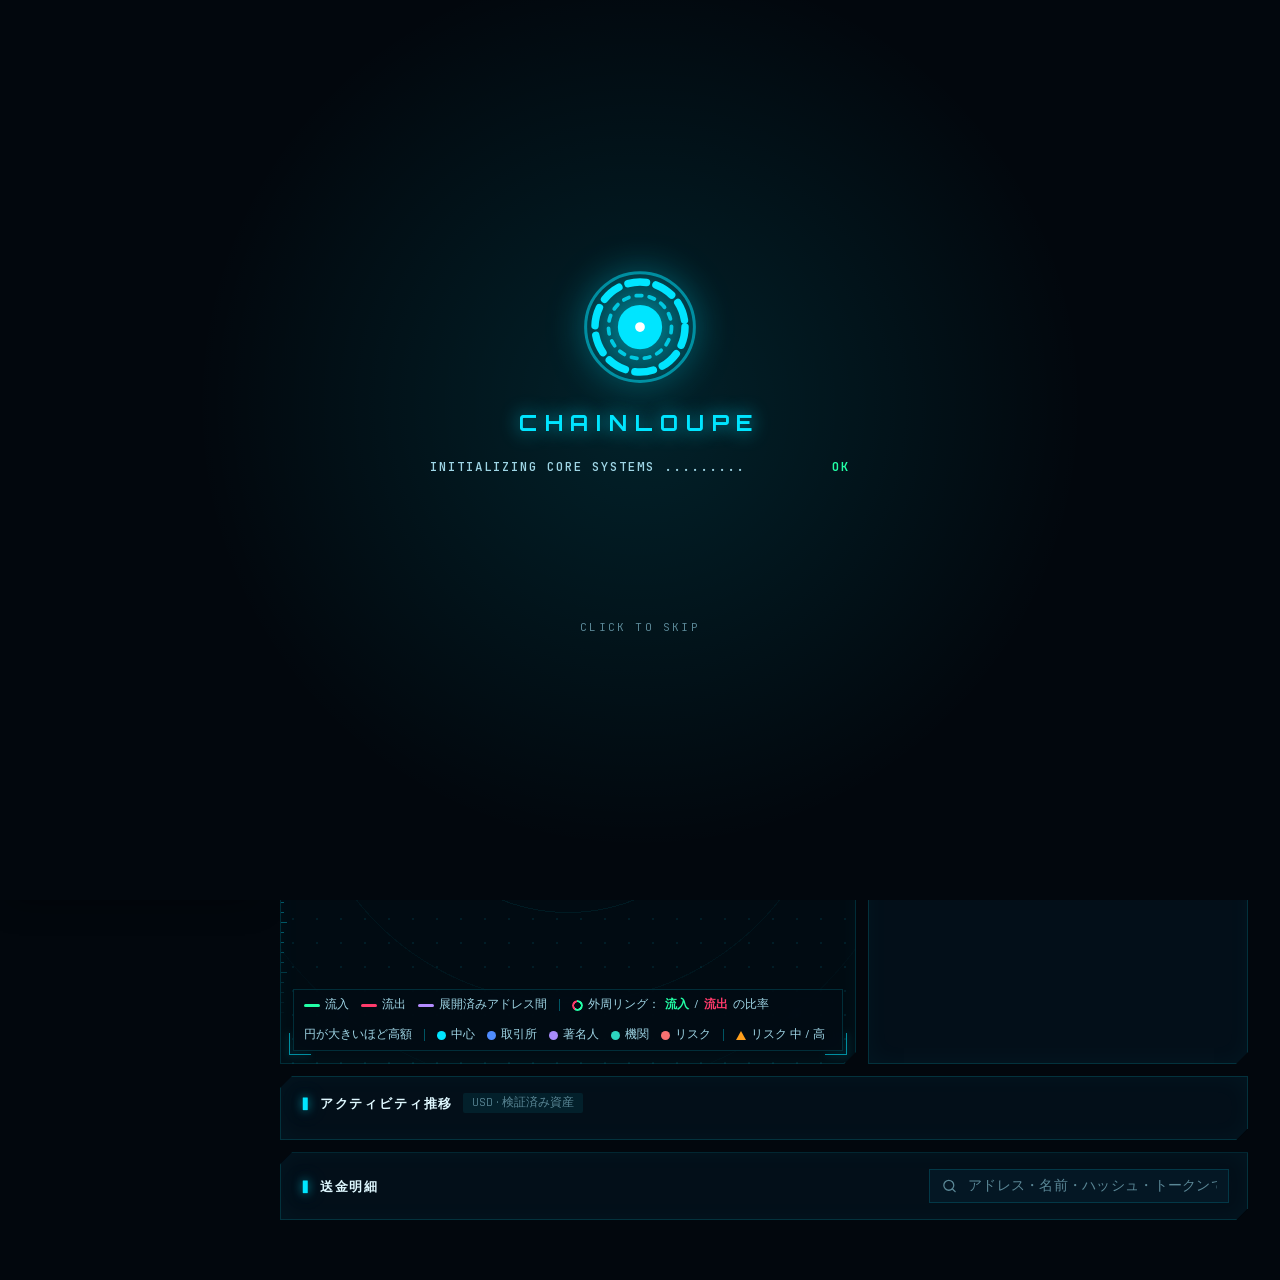
==== commit 029de164: "v1.6.0: English product name is now ChainLoupe BlockDetective.com is an unrelated blockchain-forensi" ====
--- a/static/index.html
+++ b/static/index.html
@@ -33,7 +33,7 @@
       </svg>
       <div class="brand-txt">
         <div class="brand-name" data-text="区块侦探">区块侦探</div>
-        <div class="brand-sub">BLOCK DETECTIVE <i>v2.0</i></div>
+        <div class="brand-sub">CHAINLOUPE <i id="brand-ver">v—</i></div>
       </div>
       <button id="nav-collapse" class="nav-collapse" type="button" title="收起 / 展开侧栏">
         <svg viewBox="0 0 24 24"><path d="M15 6l-6 6 6 6"/></svg>
@@ -123,7 +123,7 @@
           <circle class="ring" cx="16" cy="16" r="12" fill="none" stroke="var(--accent)" stroke-width="2.4" stroke-dasharray="5 2.6"/>
           <circle class="core" cx="16" cy="16" r="5.5" fill="var(--accent)"/>
         </svg>
-        <span class="sys">SYS://BLOCK-DETECTIVE</span>
+        <span class="sys">SYS://CHAINLOUPE</span>
       </span>
       <span class="live"><i></i>LINK ONLINE</span>
       <span class="tick" id="ticker"><span>BTC <b>—</b></span><span>ETH <b>—</b></span><span>TRX <b>—</b></span></span>
@@ -723,18 +723,18 @@
     <circle class="core" cx="16" cy="16" r="5" fill="currentColor"/>
     <circle cx="16" cy="16" r="2.2" fill="#fff"/>
   </svg>
-  <div class="title">BLOCK DETECTIVE</div>
+  <div class="title">CHAINLOUPE</div>
   <div class="lines" id="boot-lines"></div>
   <div class="skip">CLICK TO SKIP</div>
 </div>
-<script src="i18n.js?v=30"></script>
+<script src="i18n.js?v=31"></script>
 <script src="risk.js?v=3"></script>
 <script src="app.js?v=48"></script>
 <script src="path.js?v=3"></script>
 <script src="market.js?v=5"></script>
 <script src="ta.js?v=2"></script>
-<script src="changelog.js?v=3"></script>
-<script src="notes.js?v=1"></script>
+<script src="changelog.js?v=4"></script>
+<script src="notes.js?v=2"></script>
 <script src="smart.js?v=7"></script>
 <script src="report.js?v=3"></script>
 <script src="copy.js?v=11"></script>
